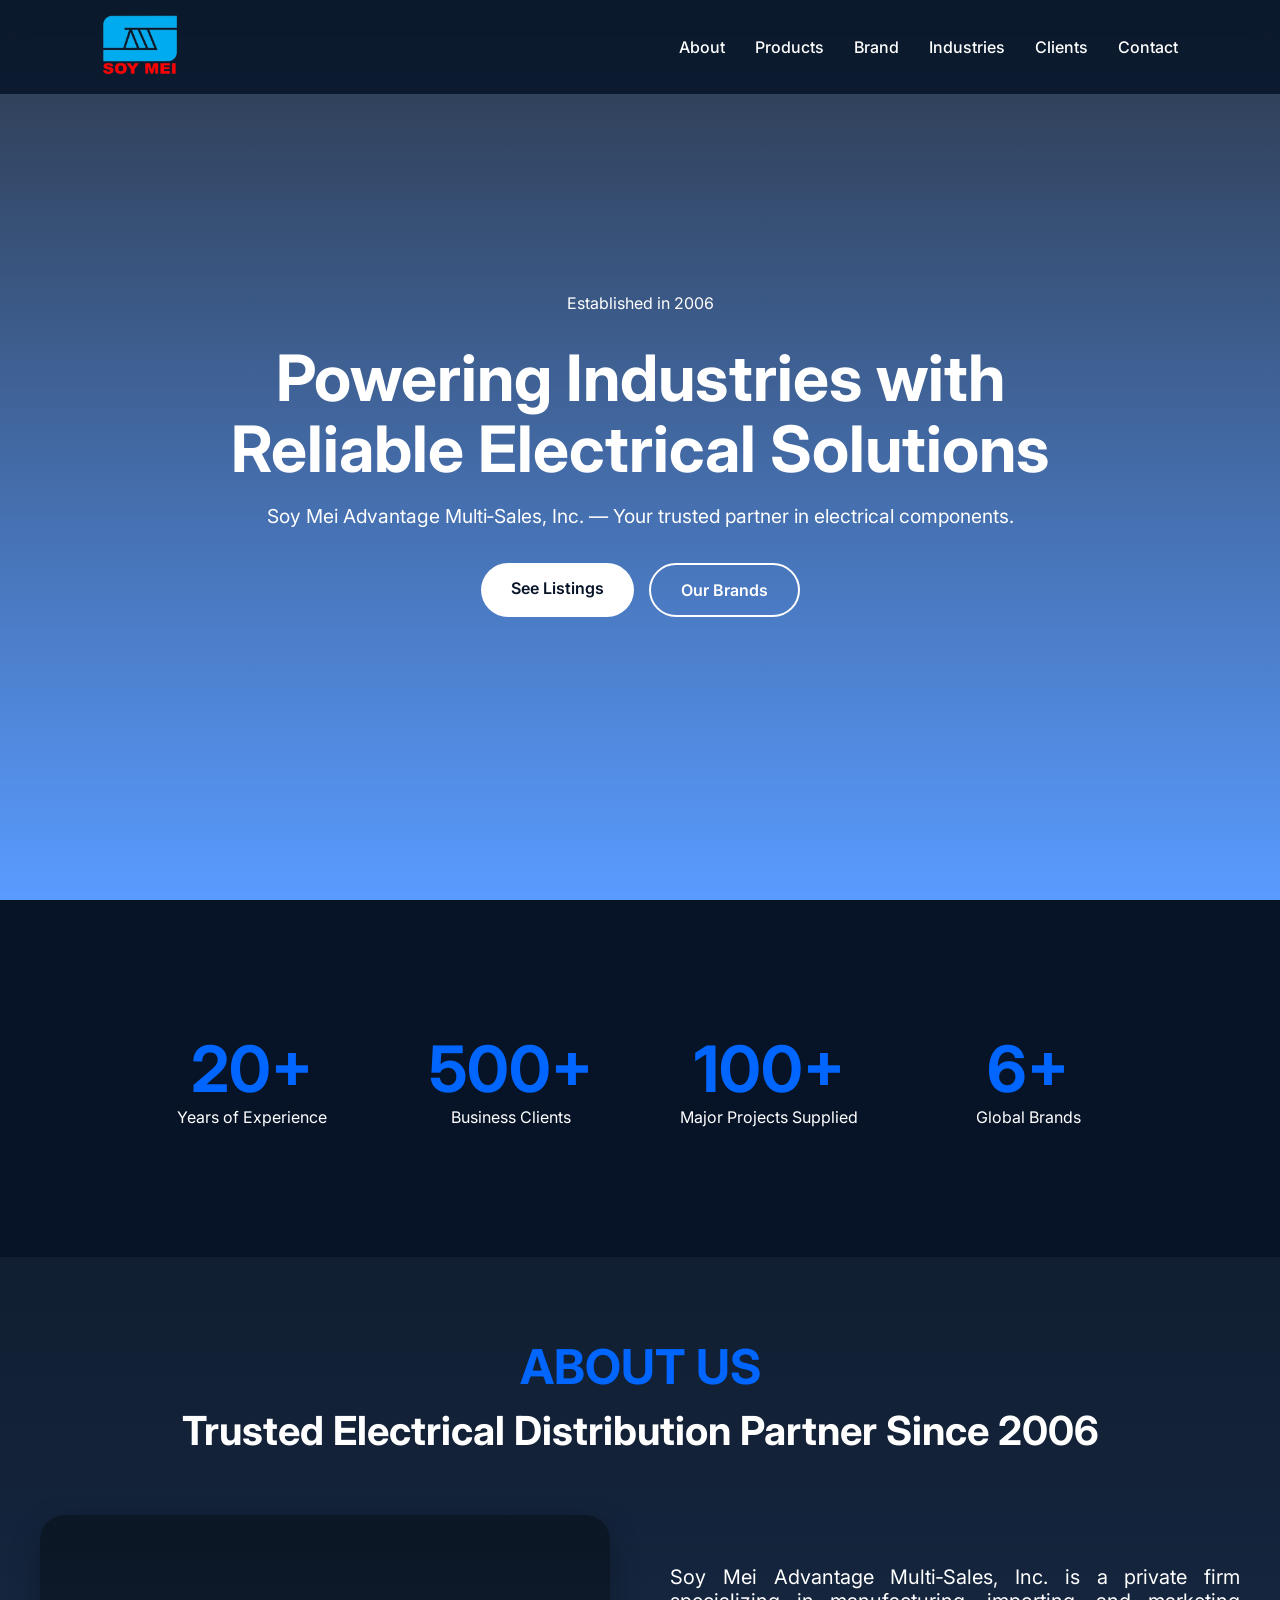
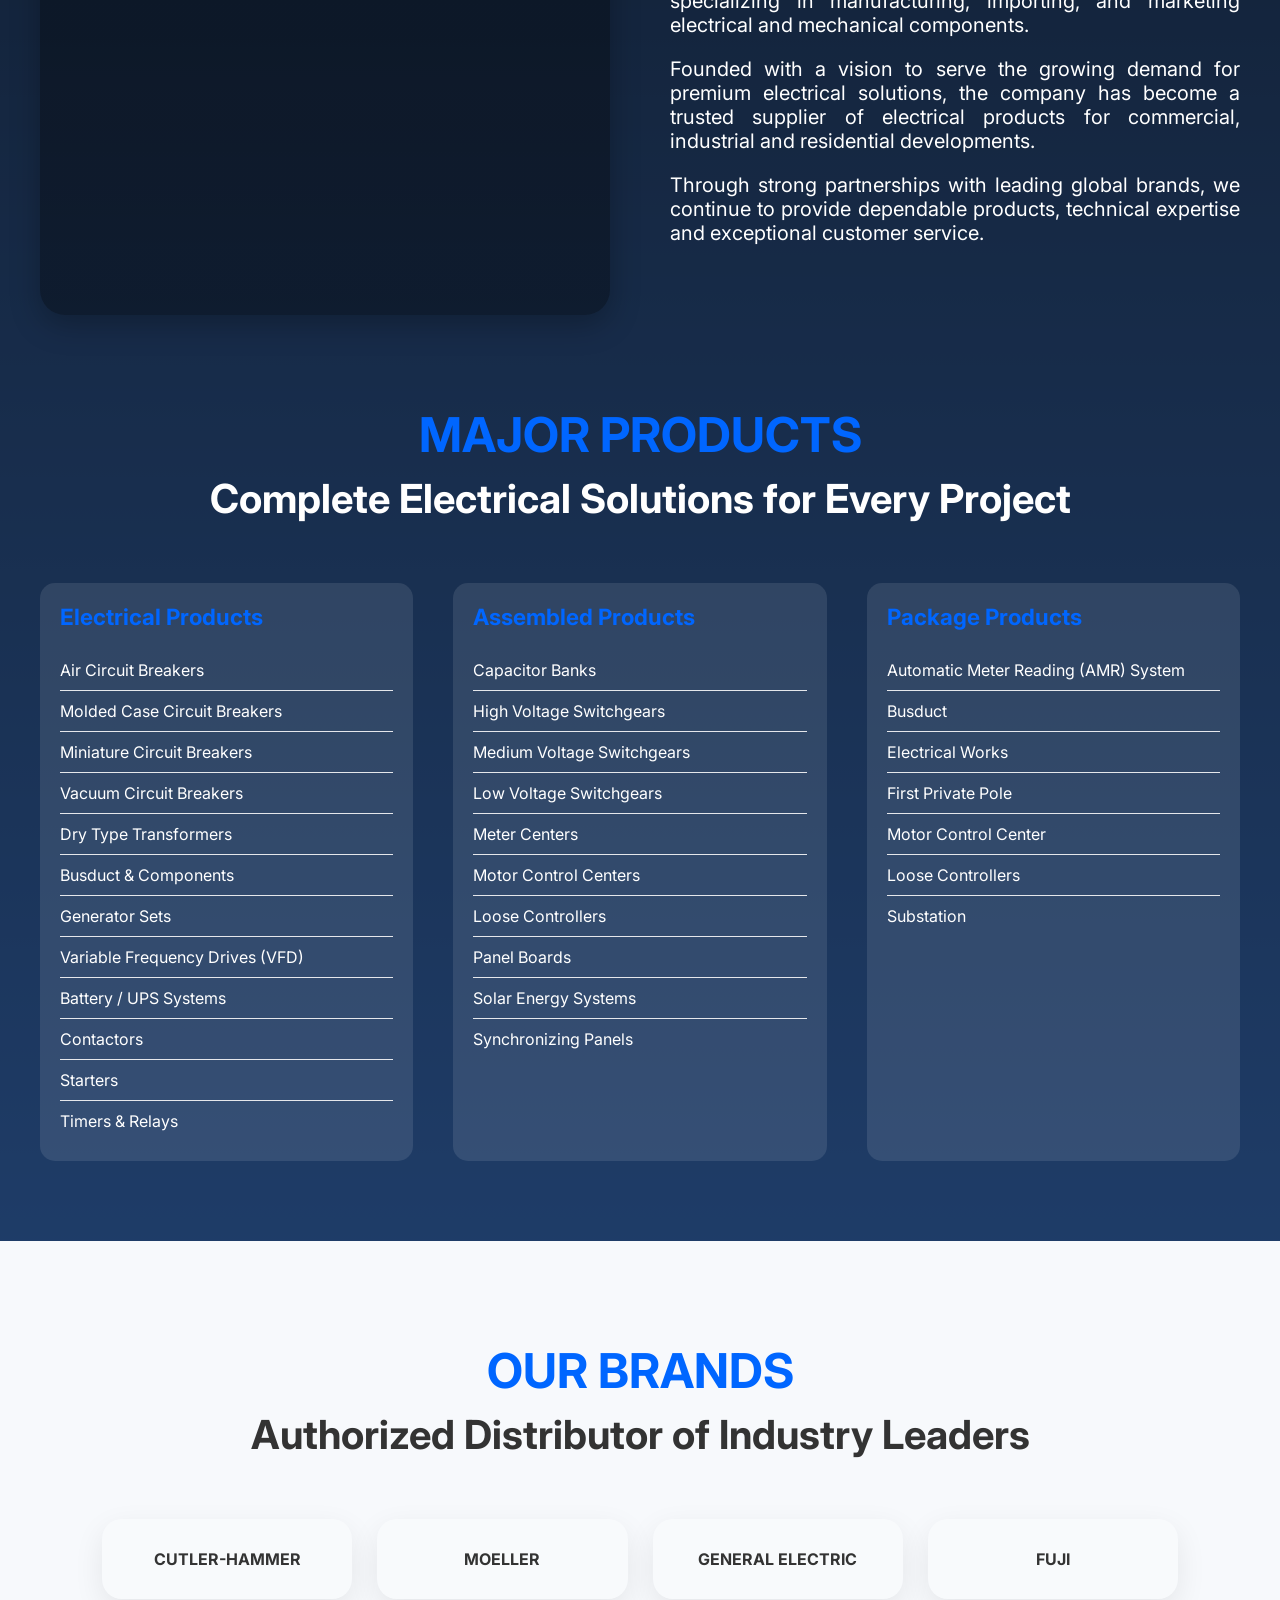
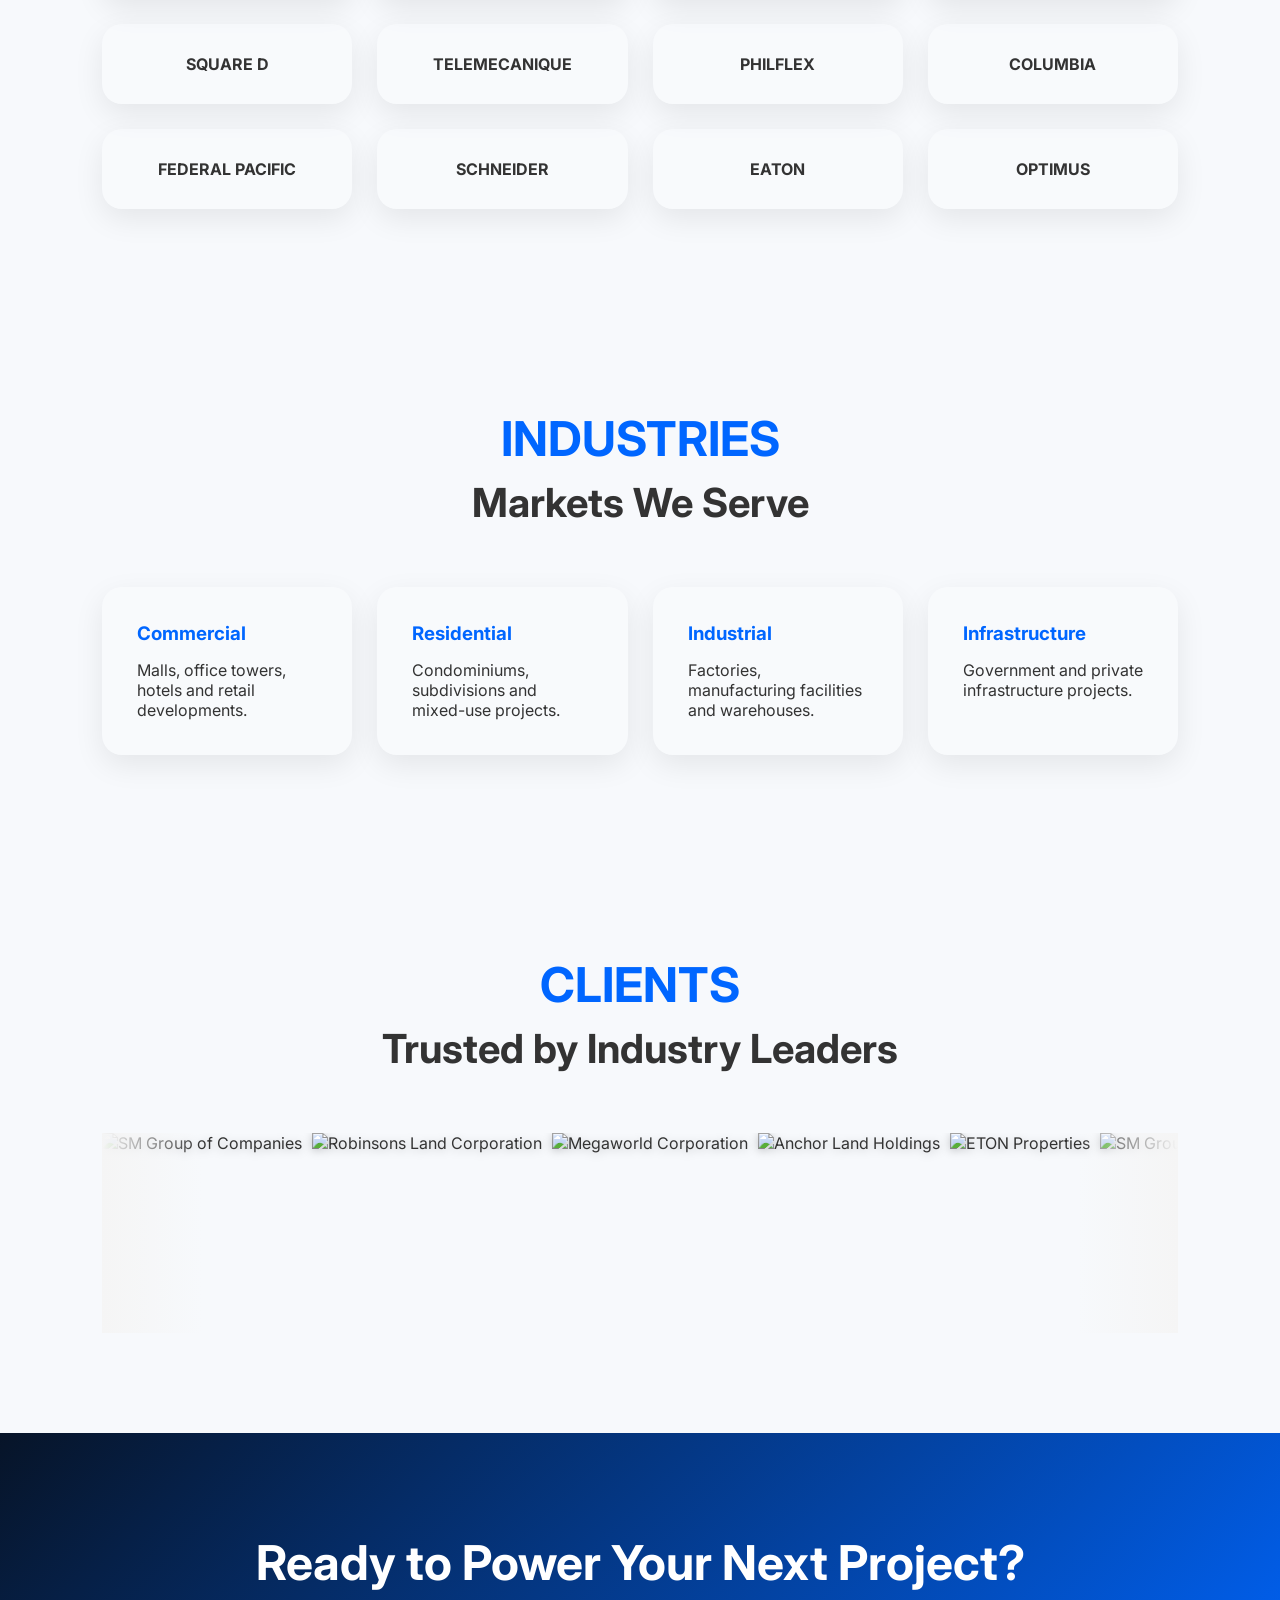
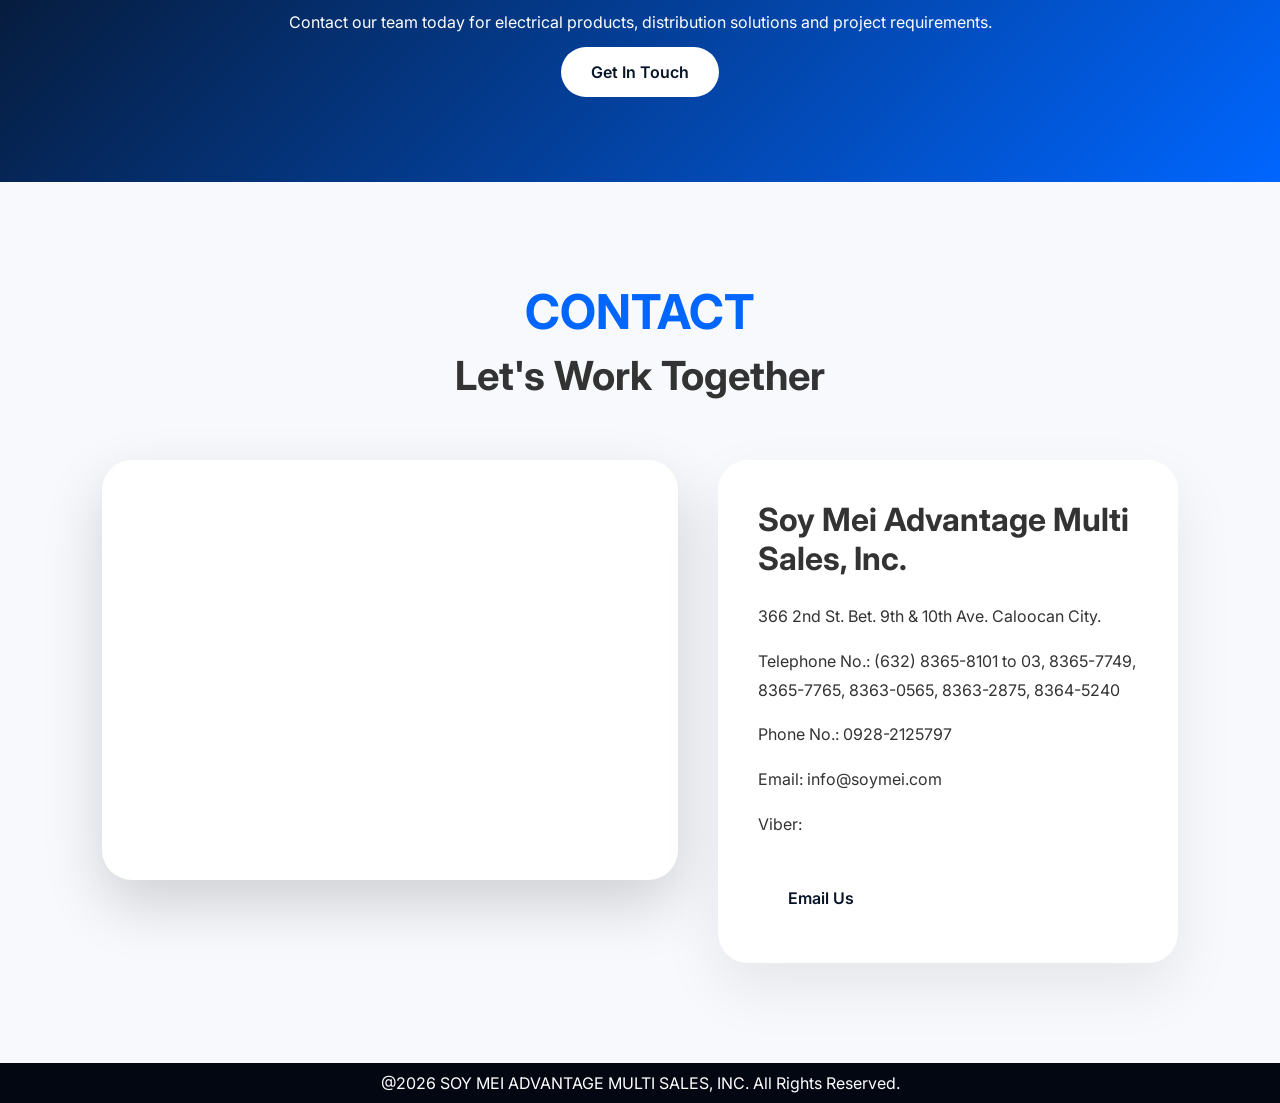
==== index.html @ 66911906 "Add files via upload" ====
<!DOCTYPE html>
<html lang="en">

<head>
    <meta charset="UTF-8">
    <meta name="viewport" content="width=device-width, initial-scale=1.0">
    <title>Soy Mei Advantage Multisales, Inc.</title>
    
    <link rel="icon" type="image/png" href="SoymeiLogo.png">
    <link rel="stylesheet" href="style.css">
    <link href="https://fonts.googleapis.com/css2?family=Inter:wght@300;400;500;600;700;800;900&display=swap"
        rel="stylesheet">

</head>

<body>

    <nav id="navbar">
        <div class="logo">
	 <a href="index.html">
        <img src="SoymeiLogo.png" alt="Soymei Logo" class="logo-img">
    </a>
        </div>
        
        <div class="nav-links">
            <a href="#about">About</a>
            <a href="#products">Products</a>
            <a href="#brands">Brand</a>
            <a href="#industries">Industries</a>
            <a href="#clients">Clients</a>
            <a href="#contact">Contact</a>
        </div>
    </nav>

    <header class="hero">
        <div class="hero-overlay"></div>
        <div class="hero-content">
            <span class="badge">Established in 2006</span>
            <h1>Powering Industries with Reliable Electrical Solutions</h1>
            <p>Soy Mei Advantage Multi‑Sales, Inc. — Your trusted partner in electrical components.</p>
            <div class="hero-buttons">
                <a href="#products" class="btn-primary">See Listings</a>
                <a href="#brands" class="btn-secondary">Our Brands</a>
            </div>
        </div>
    </header>
    
    <section class="stats-section">
        <div class="stats">
                <div class="stat"><h2>20+</h2><p>Years of Experience</p></div>
                <div class="stat"><h2>500+</h2><p>Business Clients</p></div>
                <div class="stat"><h2>100+</h2><p>Major Projects Supplied</p></div>
                <div class="stat"><h2>6+</h2><p>Global Brands</p></div>
        </div>
    </section>

    <section class="about-products-bg">
        <div id="about">
            <div class="section-title">
                <span>ABOUT US</span>
                <h2>Trusted Electrical Distribution Partner Since 2006</h2>
            </div>
            <div class="about-grid">
                <div class="about-image"></div>
                <div class="about-content">
                    <p>Soy Mei Advantage Multi‑Sales, Inc. is a private firm specializing in manufacturing, importing, and marketing electrical and mechanical components.</p>
                    <p>Founded with a vision to serve the growing demand for premium electrical solutions, the company has become a trusted supplier of electrical products for commercial, industrial and residential developments.</p>
                    <p>Through strong partnerships with leading global brands, we continue to provide dependable products, technical expertise and exceptional customer service.</p>
                </div>
            </div>
        </div>

        <div id="products">
    <div class="section-title">
      <span>MAJOR PRODUCTS</span>
      <h2>Complete Electrical Solutions for Every Project</h2>
    </div>
    
    <div class="products-grid">
      <div class="product-category">
        <h3>Electrical Products</h3>
        <ul>
          <li>Air Circuit Breakers</li>
          <li>Molded Case Circuit Breakers</li>
          <li>Miniature Circuit Breakers</li>
          <li>Vacuum Circuit Breakers</li>
          <li>Dry Type Transformers</li>
          <li>Busduct & Components</li>
          <li>Generator Sets</li>
          <li>Variable Frequency Drives (VFD)</li>
          <li>Battery / UPS Systems</li>
          <li>Contactors</li>
          <li>Starters</li>
          <li>Timers & Relays</li>
        </ul>
      </div>

      <div class="product-category">
        <h3>Assembled Products</h3>
        <ul>
          <li>Capacitor Banks</li>
          <li>High Voltage Switchgears</li>
          <li>Medium Voltage Switchgears</li>
          <li>Low Voltage Switchgears</li>
          <li>Meter Centers</li>
          <li>Motor Control Centers</li>
          <li>Loose Controllers</li>
          <li>Panel Boards</li>
          <li>Solar Energy Systems</li>
          <li>Synchronizing Panels</li>
        </ul>
      </div>

      <div class="product-category">
        <h3>Package Products</h3>
        <ul>
          <li>Automatic Meter Reading (AMR) System</li>
          <li>Busduct</li>
          <li>Electrical Works</li>
          <li>First Private Pole</li>
          <li>Motor Control Center</li>
          <li>Loose Controllers</li>
          <li>Substation</li>
        </ul>
      </div>
    </div>
  </div>
</section>

    <section id="brands">
        <div class="section-title">
            <span>OUR BRANDS</span>
            <h2>Authorized Distributor of Industry Leaders</h2>
        </div>
        <div class="brand-grid">
            <div class="card">CUTLER-HAMMER</div>
            <div class="card">MOELLER</div>
            <div class="card">GENERAL ELECTRIC</div>
            <div class="card">FUJI</div>
            <div class="card">SQUARE D</div>
            <div class="card">TELEMECANIQUE</div>
            <div class="card">PHILFLEX</div>
            <div class="card">COLUMBIA</div>
            <div class="card">FEDERAL PACIFIC</div>
            <div class="card">SCHNEIDER</div>
            <div class="card">EATON</div>
            <div class="card">OPTIMUS</div>
        </div>
    </section>

    <section id="industries">
        <div class="section-title">
            <span>INDUSTRIES</span>
            <h2>Markets We Serve</h2>
        </div>
        <div class="industry-grid">
            <div class="industry-card"><h3>Commercial</h3><p>Malls, office towers, hotels and retail developments.</p></div>
            <div class="industry-card"><h3>Residential</h3><p>Condominiums, subdivisions and mixed-use projects.</p></div>
            <div class="industry-card"><h3>Industrial</h3><p>Factories, manufacturing facilities and warehouses.</p></div>
            <div class="industry-card"><h3>Infrastructure</h3><p>Government and private infrastructure projects.</p></div>
        </div>
    </section>

    <section id="clients">
        <div class="section-title">
            <span>CLIENTS</span>
            <h2>Trusted by Industry Leaders</h2>
        </div>
        <div class="client-carousel">
            <div class="client-carousel-track">
                <img src="https://www.businessnews.com.ph/wp-content/uploads/2021/03/SM-Insurance-3-1.jpg" alt="SM Group of Companies">
                <img src="https://static.wixstatic.com/media/d6f8ec_301ec31f3673408a9ad5d4f2428273e0~mv2.jpg/v1/fill/w_730,h_424,al_c,q_80,enc_avif,quality_auto/d6f8ec_301ec31f3673408a9ad5d4f2428273e0~mv2.jpg" alt="Robinsons Land Corporation">
                <img src="https://tse2.mm.bing.net/th/id/OIP.w-QPxTUjQV48N7qS65Jx4QHaEc?r=0&cb=thfc1falcon&rs=1&pid=ImgDetMain&o=7&rm=3" alt="Megaworld Corporation">
                <img src="https://cdn.manilastandard.net/wp-content/uploads/2020/02/cd404_anchor_land.jpg" alt="Anchor Land Holdings">
                <img src="https://media.philstar.com/photos/2025/04/15/16_2025-04-15_18-49-04.jpg" alt="ETON Properties">
                <!-- Repeat logos for seamless loop -->
                <img src="https://www.businessnews.com.ph/wp-content/uploads/2021/03/SM-Insurance-3-1.jpg" alt="SM Group of Companies">
                <img src="https://static.wixstatic.com/media/d6f8ec_301ec31f3673408a9ad5d4f2428273e0~mv2.jpg/v1/fill/w_730,h_424,al_c,q_80,enc_avif,quality_auto/d6f8ec_301ec31f3673408a9ad5d4f2428273e0~mv2.jpg" alt="Robinsons Land Corporation">
                <img src="https://tse2.mm.bing.net/th/id/OIP.w-QPxTUjQV48N7qS65Jx4QHaEc?r=0&cb=thfc1falcon&rs=1&pid=ImgDetMain&o=7&rm=3" alt="Megaworld Corporation">
                <img src="https://cdn.manilastandard.net/wp-content/uploads/2020/02/cd404_anchor_land.jpg" alt="Anchor Land Holdings">
                <img src="https://media.philstar.com/photos/2025/04/15/16_2025-04-15_18-49-04.jpg" alt="ETON Properties">
            </div>
        </div>
    </section>

    <section class="cta">
        <h2>Ready to Power Your Next Project?</h2>
        <p>Contact our team today for electrical products, distribution solutions and project requirements.</p>
        <a href="#contact" class="btn-primary">Get In Touch</a>
    </section>

    <section id="contact">
        <div class="section-title">
            <span>CONTACT</span>
            <h2>Let's Work Together</h2>
        </div>
        <div class="contact-grid">
            <div class="contact-map">
                <iframe
                    title="Soy Mei Advantage Multi Sales Location"
                    src="https://www.google.com/maps/embed?pb=!1m18!1m12!1m3!1d3860.0911484142603!2d120.98583629999997!3d14.650767100000008!2m3!1f0!2f0!3f0!3m2!1i1024!2i768!4f13.1!3m3!1m2!1s0x3397b5d522c85dff%3A0xbb08b53c54cea729!2sSoy%20Mei%20Advantage%20Multi%20Sales%2C%20Incorporated!5e0!3m2!1sen!2sph!4v1780618367508!5m2!1sen!2sph"
                    loading="lazy"
                    allowfullscreen=""
                    referrerpolicy="no-referrer-when-downgrade"
                ></iframe>
            </div>
            <div class="contact-box contact-details">
                <h3>Soy Mei Advantage Multi Sales, Inc.</h3>
                <p>366 2nd St. Bet. 9th & 10th Ave. Caloocan City.</p>
                <p>Telephone No.: (632) 8365-8101 to 03, 8365-7749, 8365-7765, 8363-0565, 8363-2875, 8364-5240</p>
                <p>Phone No.: 0928-2125797</p>
                <p>Email: info@soymei.com</p>
		<p>Viber: </p> 
                <a href="mailto:info@soymei.com" class="btn-primary">Email Us</a>
            </div>
        </div>
    </section>

    <footer>
	<p> @2026 SOY MEI ADVANTAGE MULTI SALES, INC. All Rights Reserved.</p>
    	</footer>

</body>

</html>
---- style.css ----
:root {
  --primary:#0066ff;
  --secondary:#071428;
  --dark:#030712;
  --light:#f8fafc;
  --white:#ffffff;
}

* {
  margin:0;
  padding:0;
  box-sizing:border-box;
}

html {
  scroll-behavior:smooth;
}

body {
  font-family:'Inter',sans-serif;
  color:#333;
  overflow-x:hidden;
}

nav {
  position:fixed;
  top:0;
  width:100%;
  z-index:1000;
  display:flex;
  justify-content:space-between;
  align-items:center;
  padding:15px 8%;
  backdrop-filter:blur(15px);
  background:rgba(7,20,40,.85);
}


.logo-img {
  height:60px;
  width:auto;
  max-width:100%;
}

@media (max-width: 768px) {
  .logo-img {
    height:30px;
  }
  .logo span {
    font-size:0.9rem;
  }
}

@media (max-width: 480px) {
  .logo-img {
    height:25px;
  }
  .logo span {
    display:none; /* hide text on very small screens */
  }
}

.nav-links {
  display:flex;
  gap:30px;
}

.nav-links a {
  color:white;
  text-decoration:none;
  font-weight:500;
}

.nav-links a:hover{
	transform:translateY(-2px);
}

.hero {
  min-height:100vh;
  background: linear-gradient(rgba(7,20,40,.85),rgba(0,102,255,.65)),
    url("https://res.cloudinary.com/https-trias-group-co-id/trias-web-asset/2019/11/service-electrical-power-system-studies.jpg");
  background-size:cover;
  background-position:center;
  display:flex;
  justify-content:center;
  align-items:center;
  text-align:center;
  color:white;
  padding:40px;
}

.hero-content {
  max-width:900px;
position: relative;
            z-index: 1;
            text-align: center;
}

.badge {
  display:inline-block;
  padding:10px 20px;
  border-radius:50px;
  margin-bottom:20px;
}

.hero h1 {
  font-size:4rem;
  line-height:1.1;
  margin-bottom:20px;
}

.hero p {
  font-size:1.2rem;
  margin-bottom:35px;
}

.hero-buttons {
  display:flex;
  justify-content:center;
  gap:15px;
  flex-wrap:wrap;
}

.btn-primary,
.btn-secondary {
  padding:15px 30px;
  border-radius:50px;
  text-decoration:none;
  font-weight:600;
}

.btn-primary {
  background:white;
  color:var(--secondary);
}

.btn-primary:hover, .btn-secondary:hover {
	transform:translateY(-8px);
}

.btn-secondary {
  border:2px solid white;
  color:white;
}

.stats-section {
  background: var(--secondary);
  color: white;
}

.stats {
  display: grid;
  grid-template-columns: repeat(auto-fit, minmax(200px, 1fr));
  max-width: 1200px;
  margin: 0 auto;
  padding: 10px 20px;
}

.stat {
  text-align: center;
  padding: 20px;
}

.stat h2 {
  color: var(--primary);
  font-size: 4rem;
}


section {
	padding:100px 8%;
}

.section-title {
	text-align:center;
	margin-bottom:60px;
	
}

.section-title span {
	color:var(--primary);
	font-weight:700;
	font-size:3rem;
}

.section-title h2 {
	margin-top:10px;
	font-size:2.5rem;
}

.about-content p {
	margin-bottom:20px;
	font-size:20px;
}

.about-products-bg {
  position: relative;
  background: linear-gradient(rgba(7,20,40,.85),rgba(0,102,255,.65)),
    url("https://loebelectric.com/wp-content/uploads/2022/08/loeb_blog_featured.jpg");

  background-size: cover;
  padding: 80px 20px;
  color: white;
}

/* Optional overlay for better text contrast */
.about-products-bg::before {
  content: "";
  position: absolute;
  inset: 0;
  background: rgba(7,20,40,.7); /* dark overlay */
}
.about-products-bg > * {
  position: relative; /* keep content above overlay */
}

#about, #products {
  max-width: 1200px;
  margin: 0 auto;
}

.about-grid {
  display: grid;
  grid-template-columns: 1fr 1fr;
  gap: 60px;
  align-items: center;
  text-align: justify;
  margin-bottom:90px;
}

.about-image {
  box-shadow: 0 10px 30px rgba(0,0,0,.25);
  background: linear-gradient(rgba(0,0,0,0.35),rgba(0,0,0,0.35)),
              url("https://www.soymei.com/webpic/Circuit%20Breakers%20in%20metro%20manila.jpg");
  background-size: cover;
  background-position: center;
  border-radius: 25px;
  height: 400px;
}



.products-grid {
  display: grid;
  grid-template-columns: repeat(auto-fit,minmax(250px,1fr));
  gap: 40px;
  margin-top: 40px;
}

.product-category {
  background: rgba(255,255,255,.1);
  padding: 20px;
  border-radius: 15px;
}


.product-category:hover{
	transform:translateY(-8px);
}

.product-category h3{
    color:var(--primary);
    margin-bottom:20px;
    font-size:1.4rem;
}

.product-category ul{
    list-style:none;
}

.product-category li{
    padding:10px 0;
    border-bottom:1px solid #e5e7eb;
}

.product-category li:last-child{
    border-bottom:none;
}

#brands {
	background:#f7f9fc;
}

.brand-grid, client-grid {
	display:grid;
	grid-template-columns:repeat(auto-fit,minmax(220px,1fr));
	gap:25px;
}

.brand-grid {
max-width: 1150px;
  margin: 0 auto;
}

.card {
	background: rgba(255,255,255,.1);
	padding:30px;
	border-radius:20px;
	text-align:center;
	font-weight:700;
	box-shadow:0 10px 30px rgb(0,0,0,.08);
}

.card:hover {
	transform:translateY(-8px);
}


        /* Client carousel styling */
        .client-carousel {
            overflow: hidden;
            width: 100%;
            max-width: 1150px;
            margin: 0 auto;
  position: relative;
        }

        .client-carousel-track {
            display: flex;
            gap: 10px;
            animation: scroll 29s linear infinite;
        }
        .client-carousel-track img {
            height: 200px;
            flex-shrink: 0;
            filter: drop-shadow(0 2px 4px rgba(0,0,0,0.2));
            transition: transform 0.3s ease;
        }

.client-carousel::before,
.client-carousel::after {
  content: "";
  position: absolute;
  top: 0;
  width: 100px;
  height: 100%;
  z-index: 2;
  pointer-events: none;
}

.client-carousel::before {
  left: 0;
  background: linear-gradient(to right, #f5f5f5 0%, transparent 100%);
}

.client-carousel::after {
  right: 0;
  background: linear-gradient(to left, #f5f5f5 0%, transparent 100%);
}


        @keyframes scroll {
            0% { transform: translateX(0); }
            100% { transform: translateX(-100%); }
        }

#industries {
background:#f7f9fc;
}

.industry-grid {
	display:grid;
	grid-template-columns:repeat(auto-fit,minmax(250px,1fr));
	gap:25px;
	max-width: 1150px;
margin: 0 auto;
}

.industry-card {
	padding:35px;
	background: rgba(255,255,255,.1);
	border-radius:20px;
	box-shadow:0 10px 30px rgba(0,0,0,.08);
}

.industry-card h3{
    margin-bottom:15px;
    color:var(--primary);
}

.industry-card:hover{
	transform:translateY(-8px);
}

#clients {
background:#f7f9fc;
margin: 0 auto
}

.cta {
	background:linear-gradient(135deg,var(--secondary),var(--primary));
	color:white;
	text-align:center;
}

.cta h2 {
	font-size:3rem;
	margin-bottom:20px;
}

.cta p {
	margin-bottom:30px;
}

#contact {
  background: #f7f9fc;
}

.contact-grid {
  display: grid;
  grid-template-columns: 1.25fr 1fr;
  gap: 40px;
  align-items: start;
  max-width: 1200px;
  margin: 0 auto;
}

.contact-map {
  border-radius: 30px;
  overflow: hidden;
  box-shadow: 0 25px 60px rgba(0, 0, 0, 0.16);
  min-height: 420px;
  background: #fff;
}

.contact-map iframe {
  width: 100%;
  height: 100%;
  min-height: 420px;
  border: 0;
  display: block;
}

.contact-box {
  padding: 40px;
  background: white;
  border-radius: 30px;
  box-shadow: 0 25px 60px rgba(0, 0, 0, 0.08);
  text-align: left;
}

.contact-box h3 {
  margin-bottom: 24px;
  font-size: 2rem;
}

.contact-box p {
  margin-bottom: 16px;
  line-height: 1.8;
}

.contact-box a {
  display: inline-block;
  margin-top: 18px;
}

footer {
	background:var(--dark);
	color:white;
	text-align:center;
	padding:10px;
}

/* Mobile adjustments */
@media (max-width: 768px) {
  .about-grid {
    grid-template-columns: 1fr; /* stack content vertically */
    gap: 30px; /* reduce spacing */
    text-align: justify; /* keep text justified */
  }

  .about-content p {
    font-size: 1rem; /* slightly smaller text for readability */
    line-height: 1.6; /* improve spacing on mobile */
  }

  .contact-grid {
    grid-template-columns: 1fr;
  }

  .contact-box,
  .contact-map {
    min-height: auto;
  }
}

@media (max-width: 480px) {
  .about-grid {
    gap: 20px;
    padding: 0 10px; /* add side padding for breathing room */
  }

  .about-content p {
    font-size: 0.95rem;
  }

  /* Hide logo text on very small screens */
  .logo span {
    display: none;
  }
}
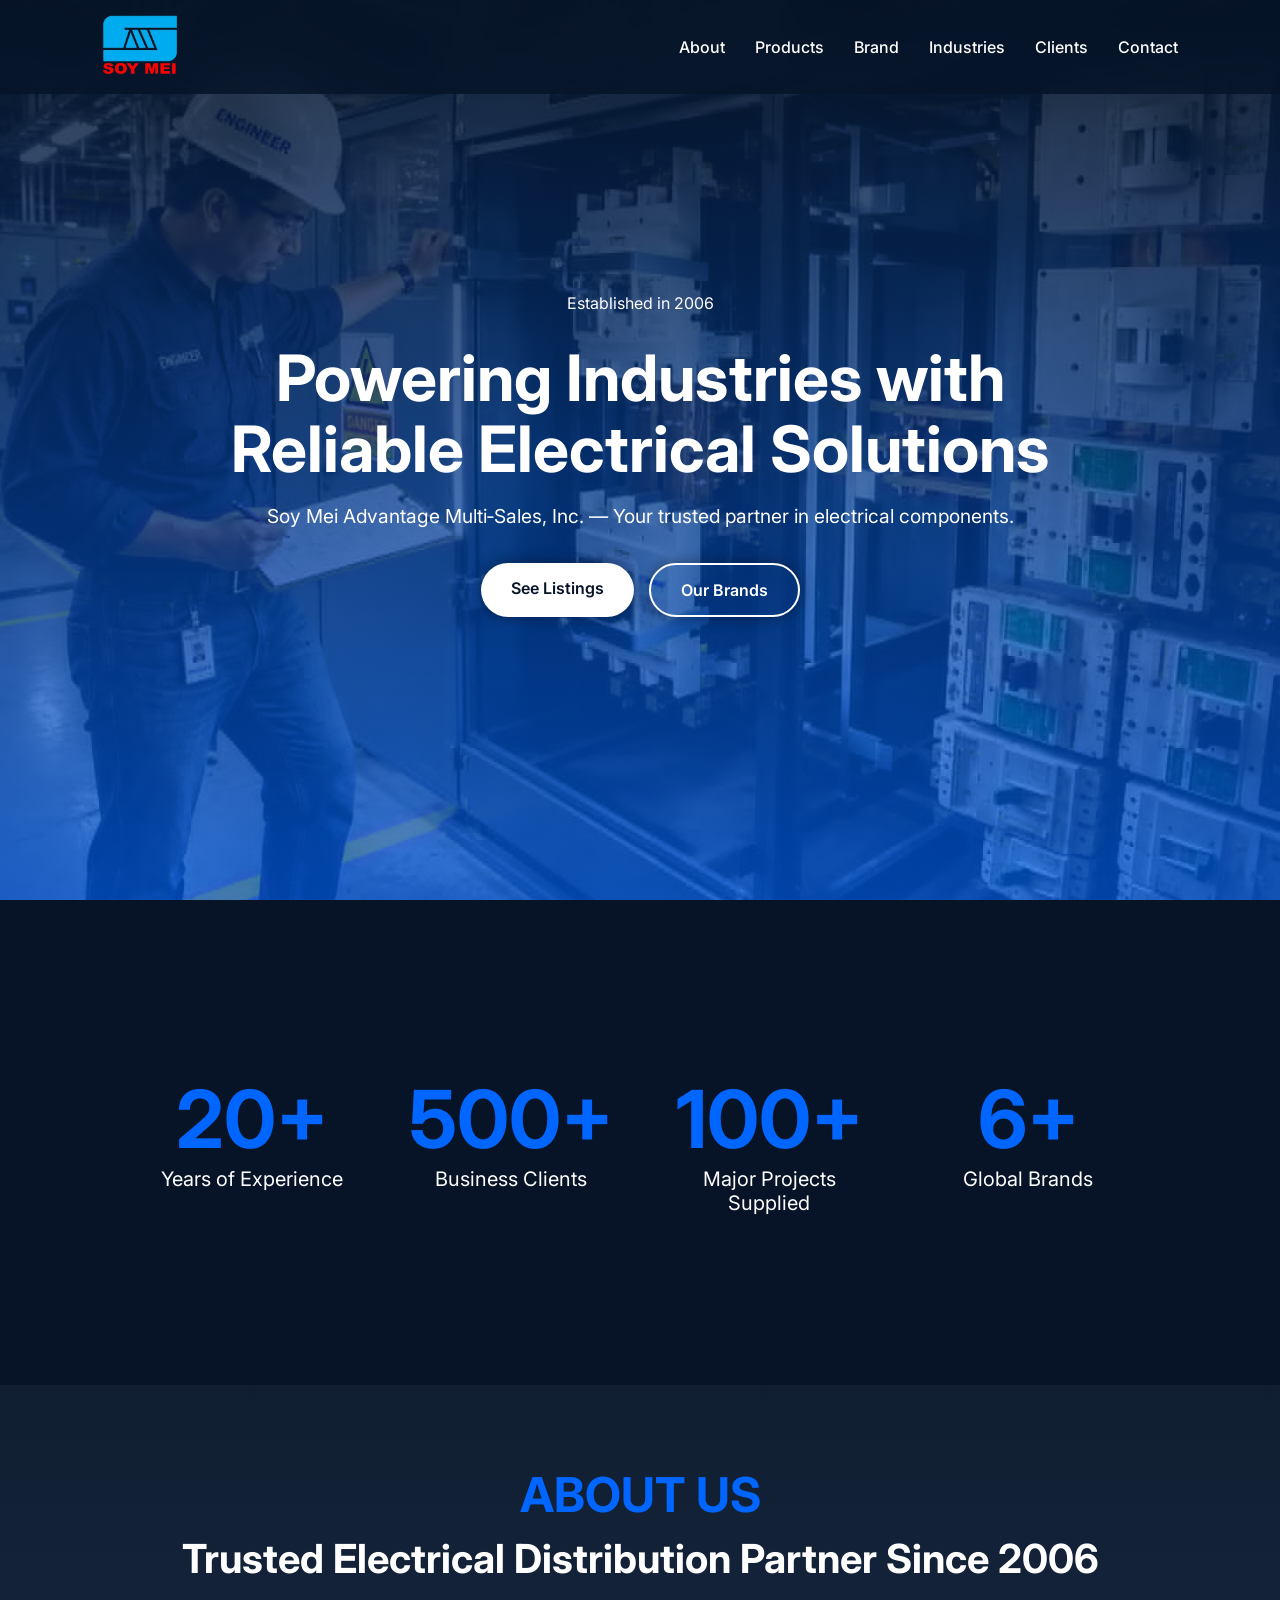
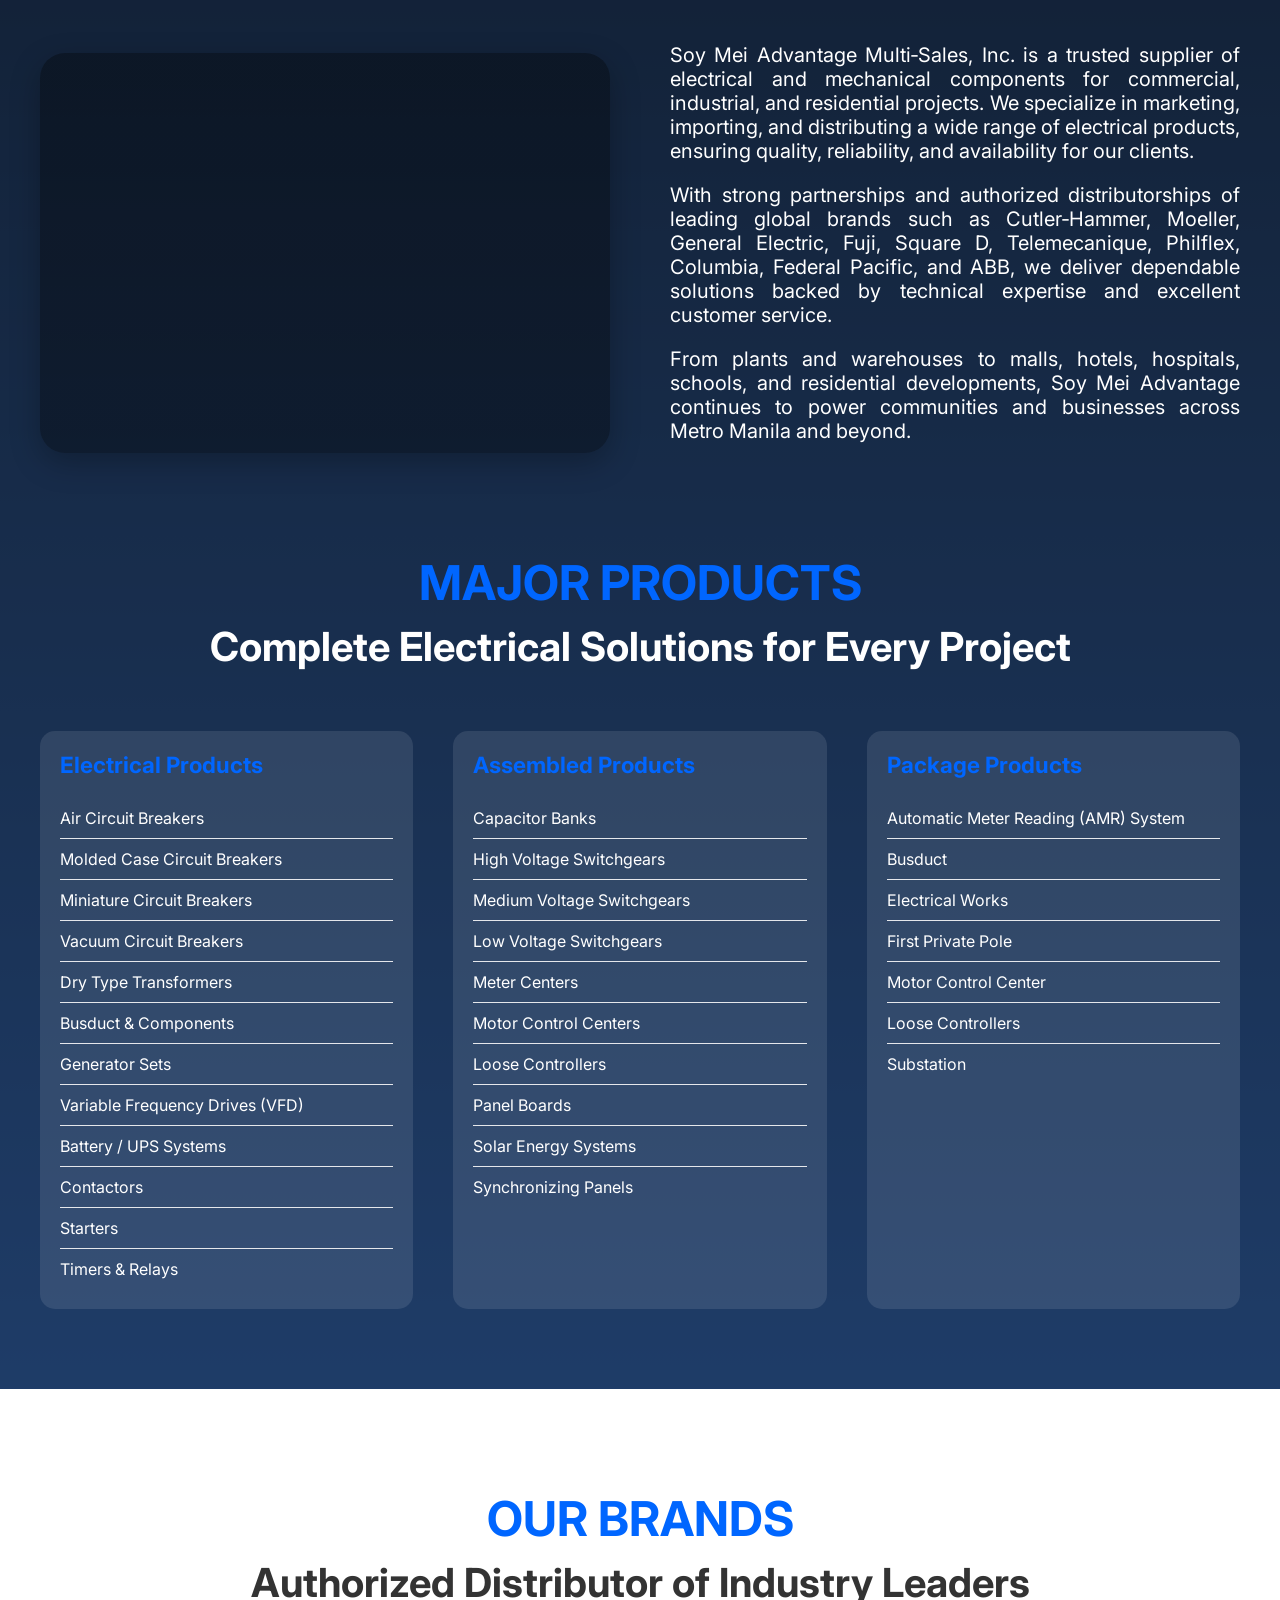
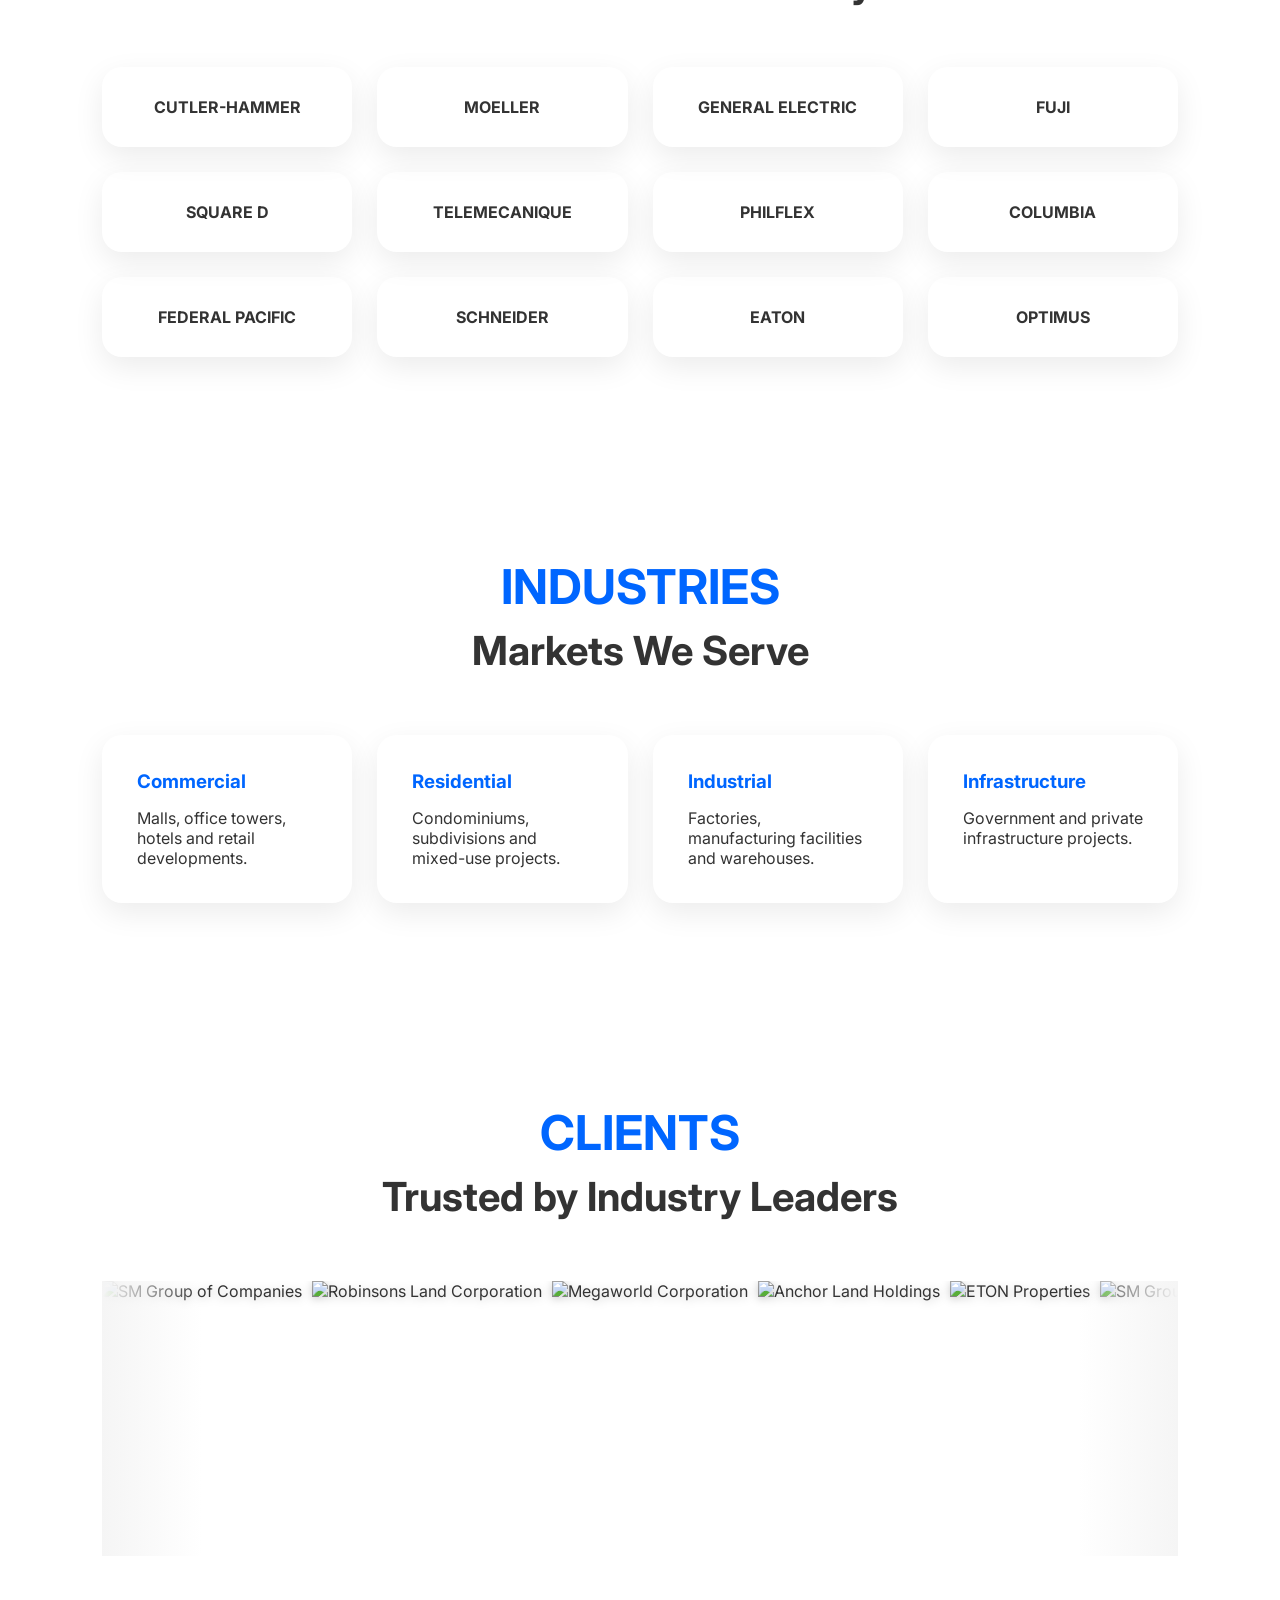
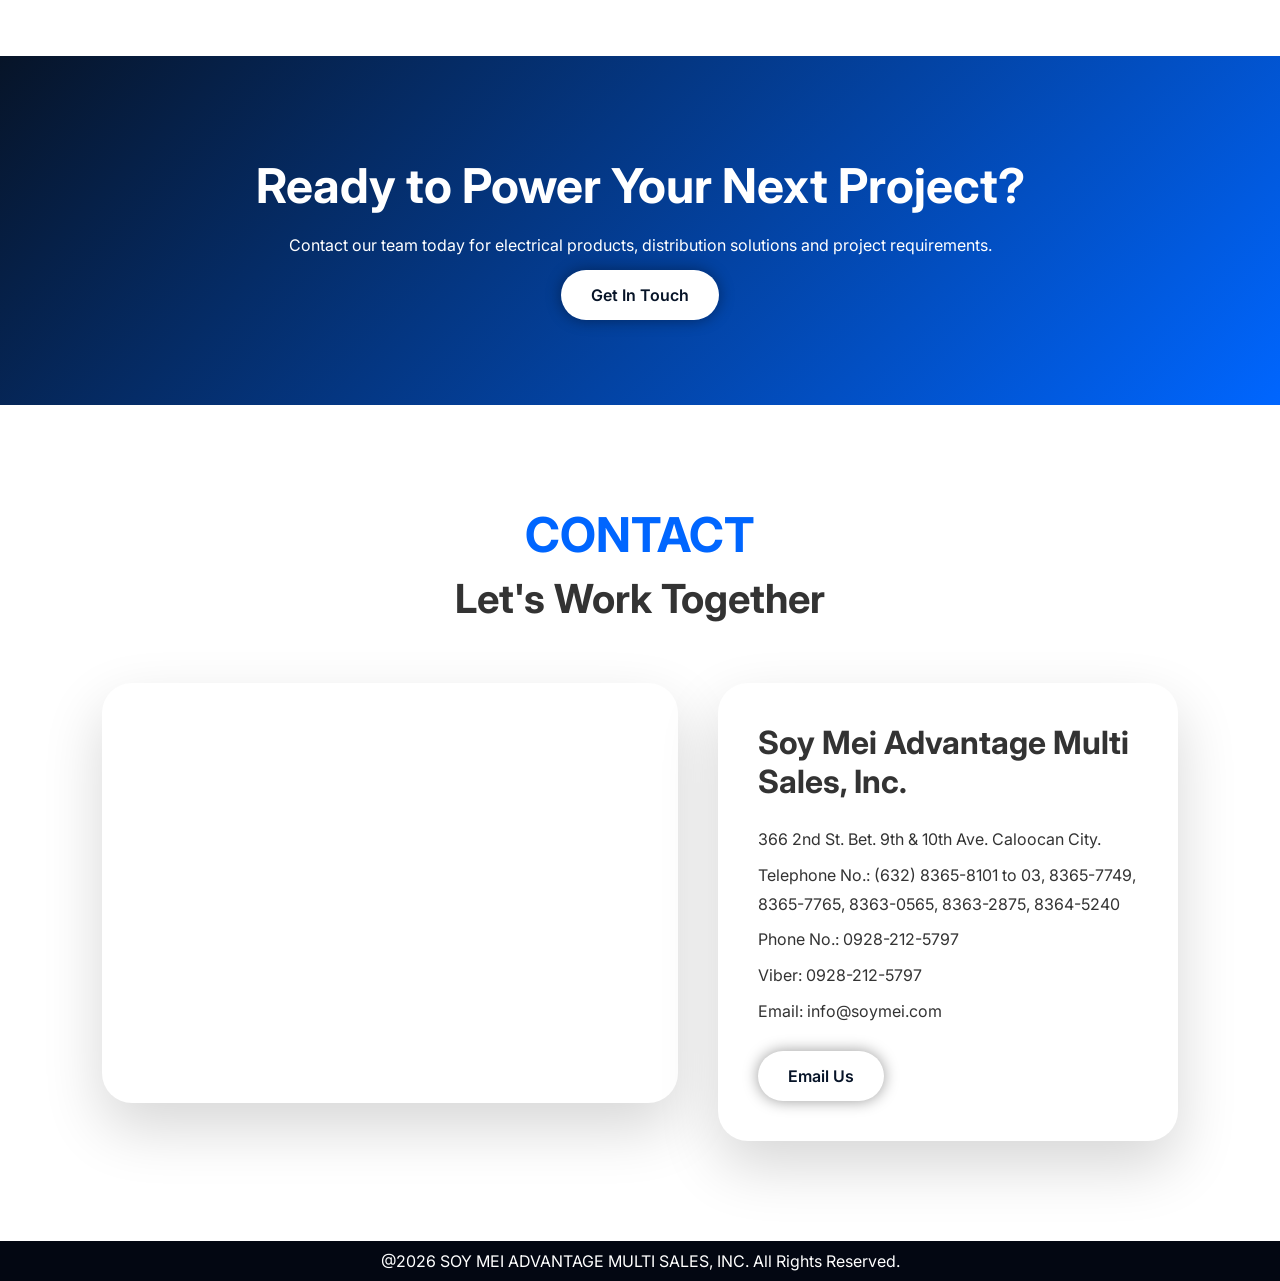
==== commit 37827c30: "Add files via upload" ====
--- a/index.html
+++ b/index.html
@@ -63,9 +63,9 @@
             <div class="about-grid">
                 <div class="about-image"></div>
                 <div class="about-content">
-                    <p>Soy Mei Advantage Multi‑Sales, Inc. is a private firm specializing in manufacturing, importing, and marketing electrical and mechanical components.</p>
-                    <p>Founded with a vision to serve the growing demand for premium electrical solutions, the company has become a trusted supplier of electrical products for commercial, industrial and residential developments.</p>
-                    <p>Through strong partnerships with leading global brands, we continue to provide dependable products, technical expertise and exceptional customer service.</p>
+                    <p>Soy Mei Advantage Multi‑Sales, Inc. is a trusted supplier of electrical and mechanical components for commercial, industrial, and residential projects. We specialize in marketing, importing, and distributing a wide range of electrical products, ensuring quality, reliability, and availability for our clients.</p>
+                    <p>With strong partnerships and authorized distributorships of leading global brands such as Cutler‑Hammer, Moeller, General Electric, Fuji, Square D, Telemecanique, Philflex, Columbia, Federal Pacific, and ABB, we deliver dependable solutions backed by technical expertise and excellent customer service.</p>
+                    <p>From plants and warehouses to malls, hotels, hospitals, schools, and residential developments, Soy Mei Advantage continues to power communities and businesses across Metro Manila and beyond.</p>
                 </div>
             </div>
         </div>
@@ -208,9 +208,9 @@
                 <h3>Soy Mei Advantage Multi Sales, Inc.</h3>
                 <p>366 2nd St. Bet. 9th & 10th Ave. Caloocan City.</p>
                 <p>Telephone No.: (632) 8365-8101 to 03, 8365-7749, 8365-7765, 8363-0565, 8363-2875, 8364-5240</p>
-                <p>Phone No.: 0928-2125797</p>
-                <p>Email: info@soymei.com</p>
-		<p>Viber: </p> 
+                <p>Phone No.: 0928-212-5797</p>
+		<p>Viber: 0928-212-5797</p>
+                <p>Email: info@soymei.com</p> 
                 <a href="mailto:info@soymei.com" class="btn-primary">Email Us</a>
             </div>
         </div>
@@ -222,4 +222,6 @@
 
 </body>
 
-</html>+</html>
+
+<!-- RHAMUEL GAMBOA -->
--- a/style.css
+++ b/style.css
@@ -78,7 +78,7 @@
 .hero {
   min-height:100vh;
   background: linear-gradient(rgba(7,20,40,.85),rgba(0,102,255,.65)),
-    url("https://res.cloudinary.com/https-trias-group-co-id/trias-web-asset/2019/11/service-electrical-power-system-studies.jpg");
+    url("herosection.jpg");
   background-size:cover;
   background-position:center;
   display:flex;
@@ -127,6 +127,7 @@
   border-radius:50px;
   text-decoration:none;
   font-weight:600;
+box-shadow: 0 0 15px rgba(0, 0, 0, 0.4);
 }
 
 .btn-primary {
@@ -153,7 +154,7 @@
   grid-template-columns: repeat(auto-fit, minmax(200px, 1fr));
   max-width: 1200px;
   margin: 0 auto;
-  padding: 10px 20px;
+  padding: 50px 20px;
 }
 
 .stat {
@@ -163,7 +164,12 @@
 
 .stat h2 {
   color: var(--primary);
-  font-size: 4rem;
+  font-size: 5rem;
+}
+
+.stat p {
+color: fdf0d5;
+font-size:20px;
 }
 
 
@@ -278,7 +284,7 @@
 }
 
 #brands {
-	background:#f7f9fc;
+	background:fdf0d5;
 }
 
 .brand-grid, client-grid {
@@ -321,7 +327,7 @@
             animation: scroll 29s linear infinite;
         }
         .client-carousel-track img {
-            height: 200px;
+            height: 275px;
             flex-shrink: 0;
             filter: drop-shadow(0 2px 4px rgba(0,0,0,0.2));
             transition: transform 0.3s ease;
@@ -355,7 +361,7 @@
         }
 
 #industries {
-background:#f7f9fc;
+background:fdf0d5;
 }
 
 .industry-grid {
@@ -383,7 +389,7 @@
 }
 
 #clients {
-background:#f7f9fc;
+background:fdf0d5;
 margin: 0 auto
 }
 
@@ -403,7 +409,7 @@
 }
 
 #contact {
-  background: #f7f9fc;
+  background: fdf0d5;
 }
 
 .contact-grid {
@@ -435,7 +441,7 @@
   padding: 40px;
   background: white;
   border-radius: 30px;
-  box-shadow: 0 25px 60px rgba(0, 0, 0, 0.08);
+  box-shadow: 0 25px 60px rgba(0, 0, 0, 0.16);
   text-align: left;
 }
 
@@ -445,7 +451,7 @@
 }
 
 .contact-box p {
-  margin-bottom: 16px;
+  margin-bottom: 7px;
   line-height: 1.8;
 }
 
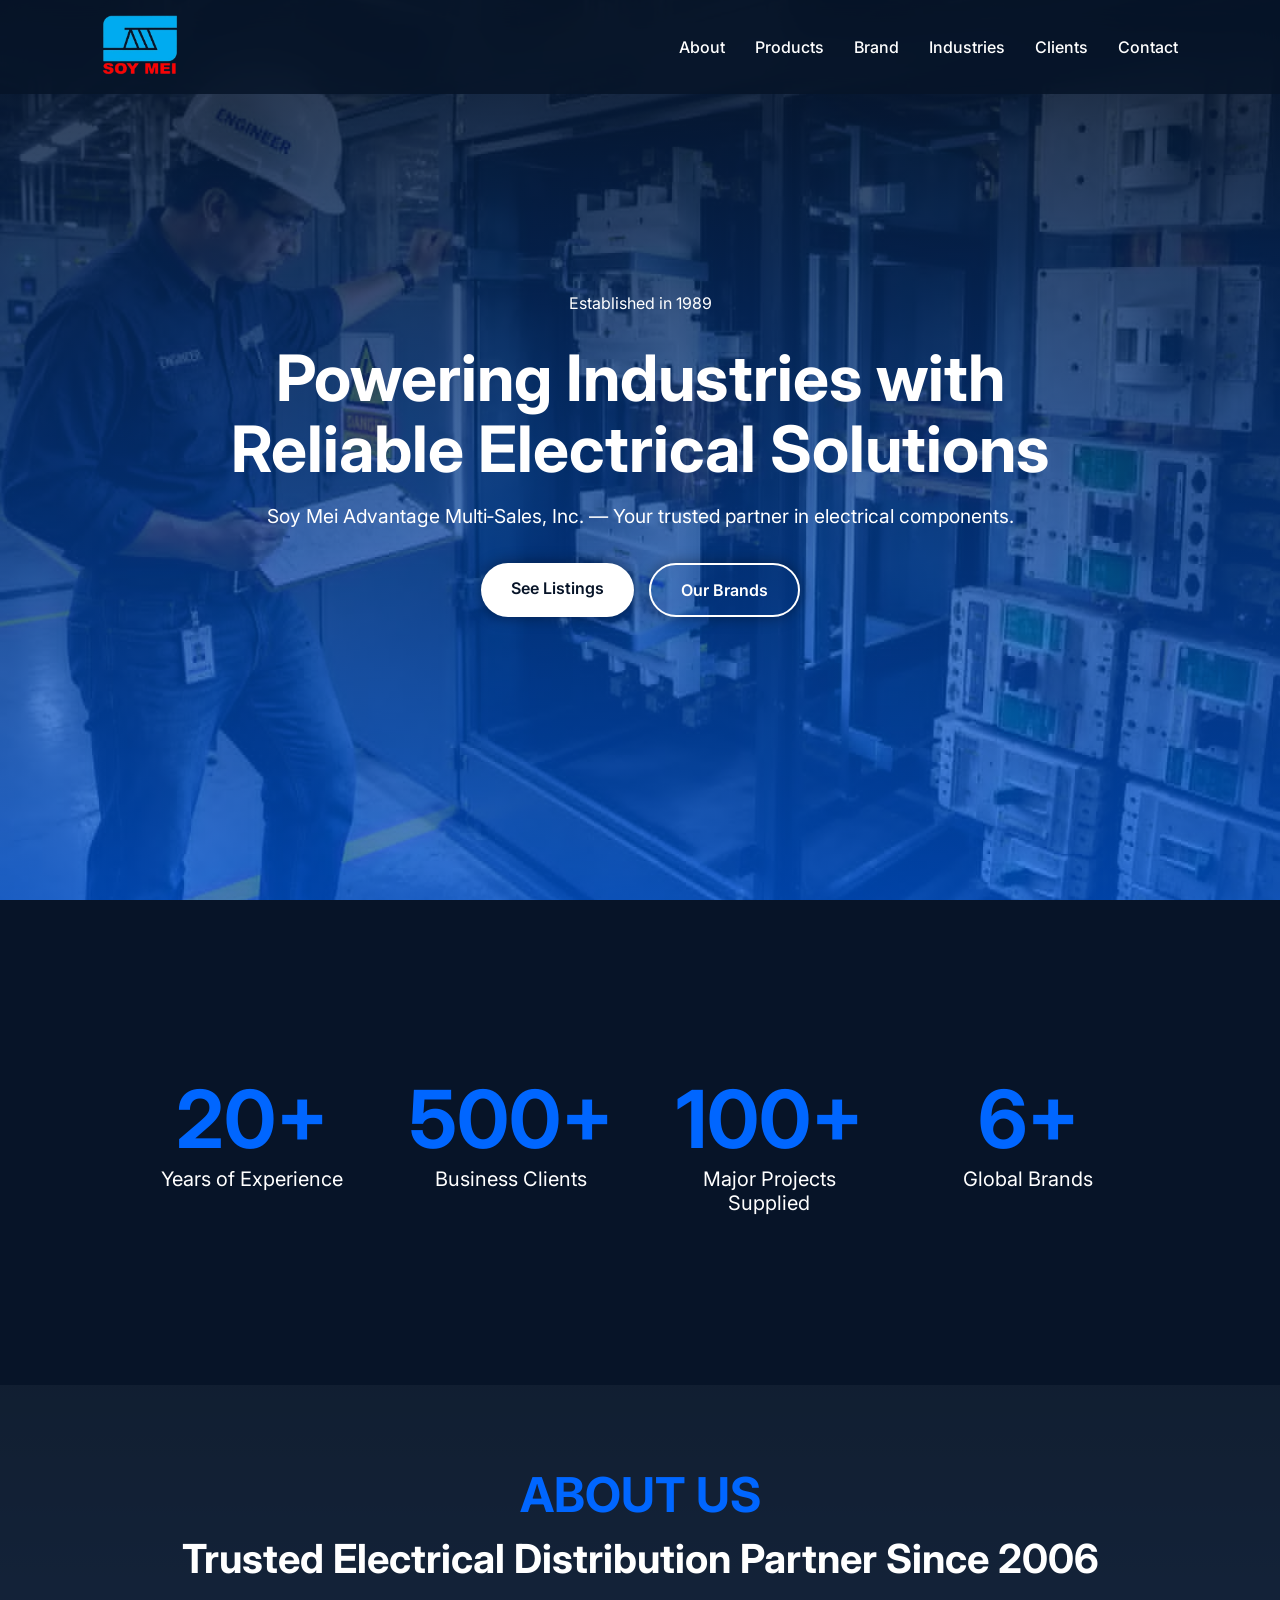
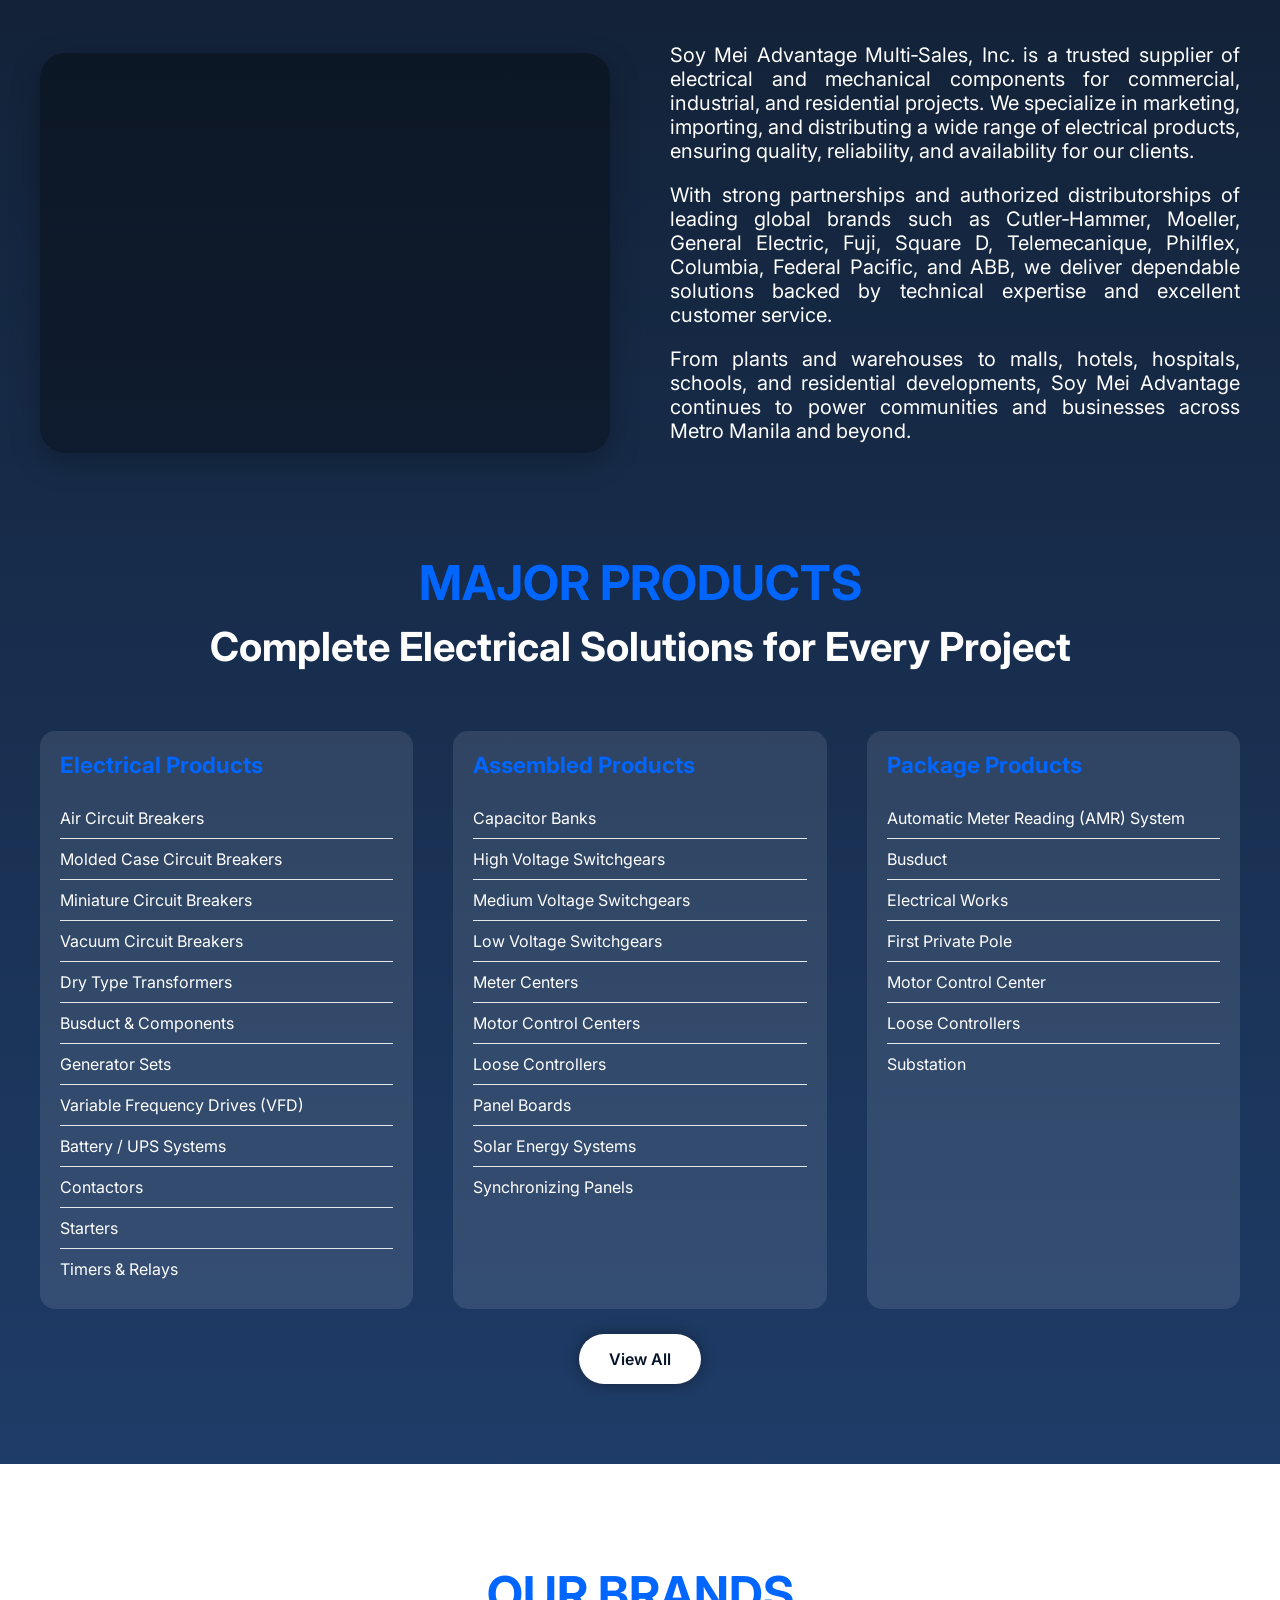
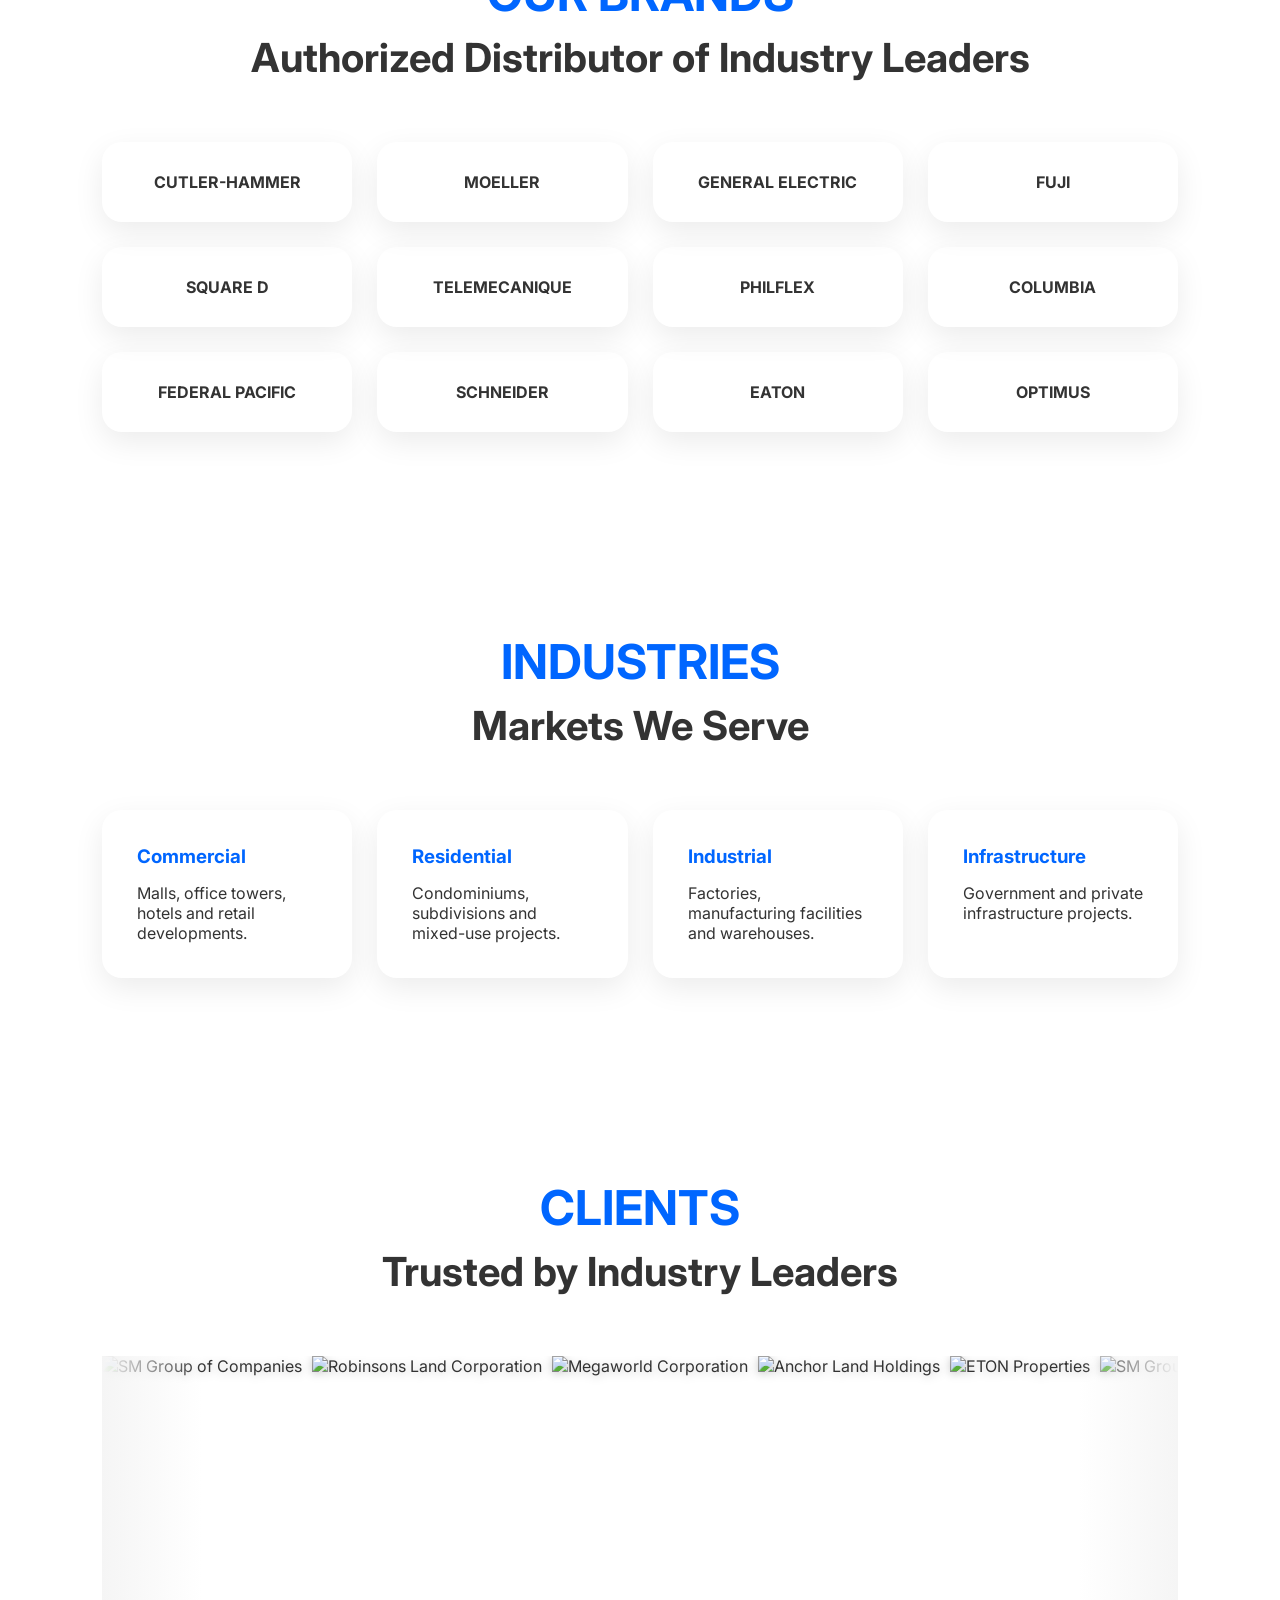
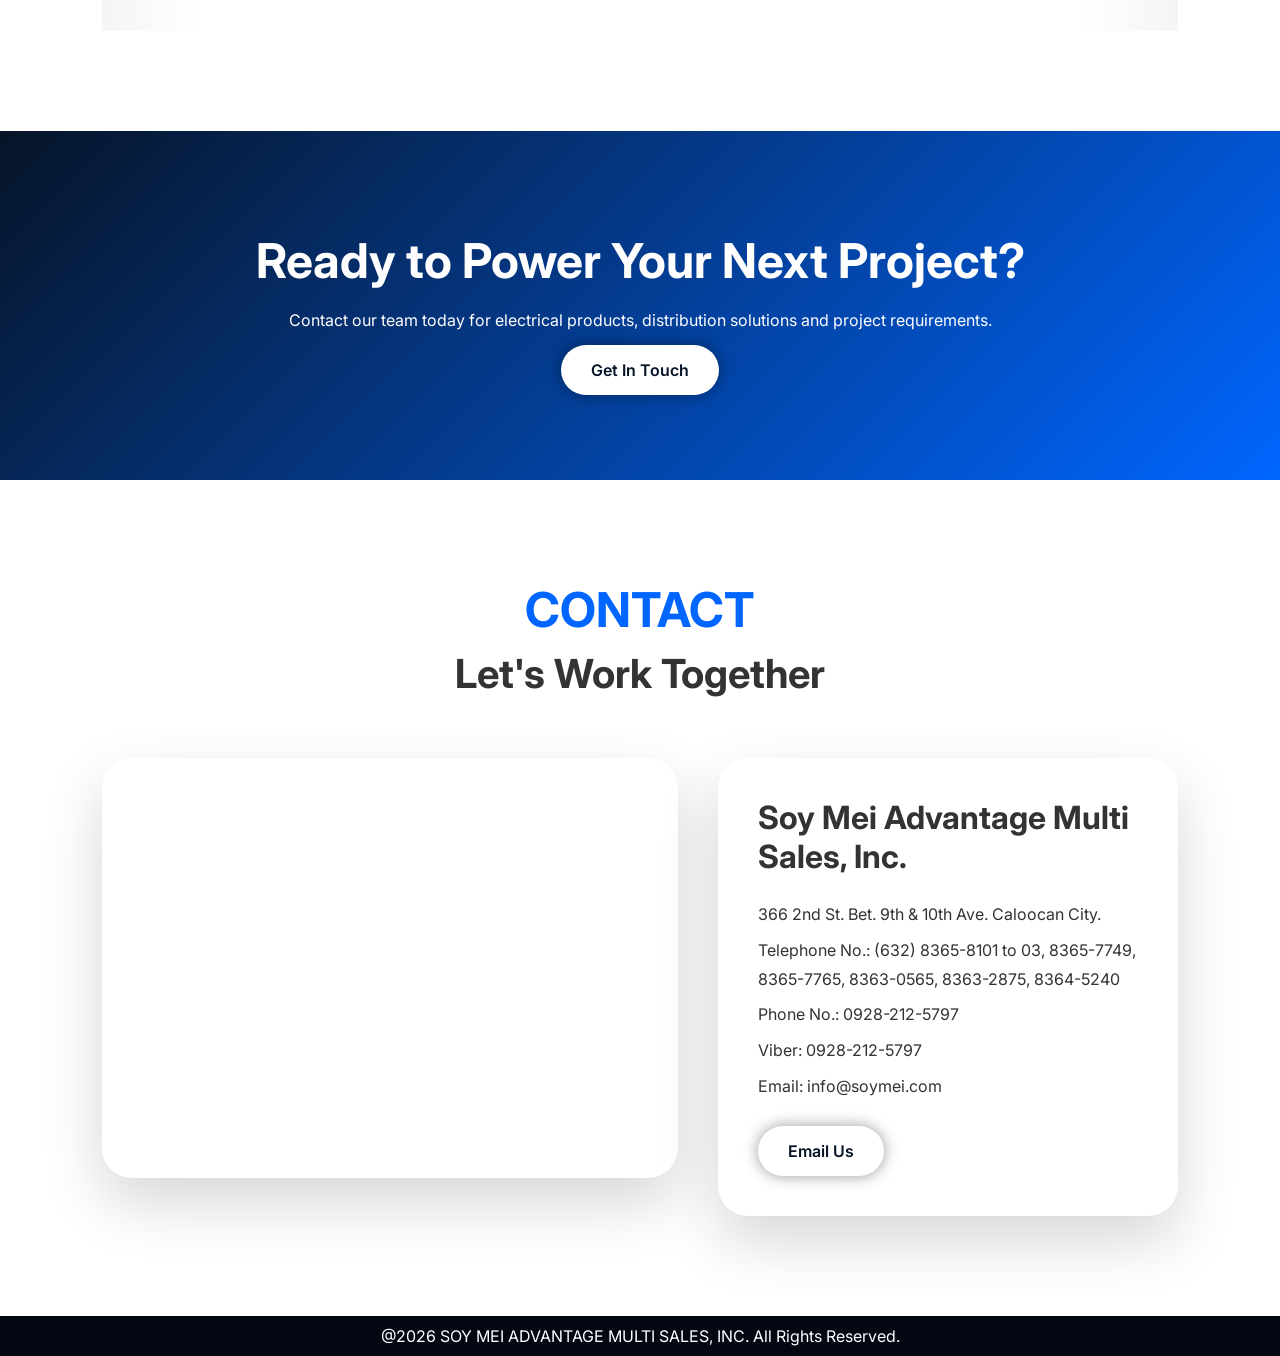
==== commit c1a44184: "Add files via upload" ====
--- a/index.html
+++ b/index.html
@@ -35,11 +35,11 @@
     <header class="hero">
         <div class="hero-overlay"></div>
         <div class="hero-content">
-            <span class="badge">Established in 2006</span>
+            <span class="badge">Established in 1989</span>
             <h1>Powering Industries with Reliable Electrical Solutions</h1>
             <p>Soy Mei Advantage Multi‑Sales, Inc. — Your trusted partner in electrical components.</p>
             <div class="hero-buttons">
-                <a href="#products" class="btn-primary">See Listings</a>
+                <a href="listings.html" class="btn-primary">See Listings</a>
                 <a href="#brands" class="btn-secondary">Our Brands</a>
             </div>
         </div>
@@ -124,6 +124,9 @@
         </ul>
       </div>
     </div>
+	<div class="products-btn">
+                <a href="listings.html" class="btn-primary">View All</a>
+            </div>
   </div>
 </section>
 
--- a/style.css
+++ b/style.css
@@ -283,6 +283,14 @@
     border-bottom:none;
 }
 
+.products-btn {
+margin-top:25px;
+display:flex;
+  justify-content:center;
+  gap:15px;
+  flex-wrap:wrap;
+}
+
 #brands {
 	background:fdf0d5;
 }
@@ -506,3 +514,21 @@
   }
 }
 
+.filter-bar {
+  display: flex;
+  justify-content: center;
+  gap: 15px;
+  margin: 30px auto;
+  max-width: 800px;
+}
+
+.filter-bar input,
+.filter-bar select {
+  padding: 10px 15px;
+  border-radius: 8px;
+  border: 1px solid #ccc;
+  font-size: 1rem;
+  flex: 1;
+}
+
+
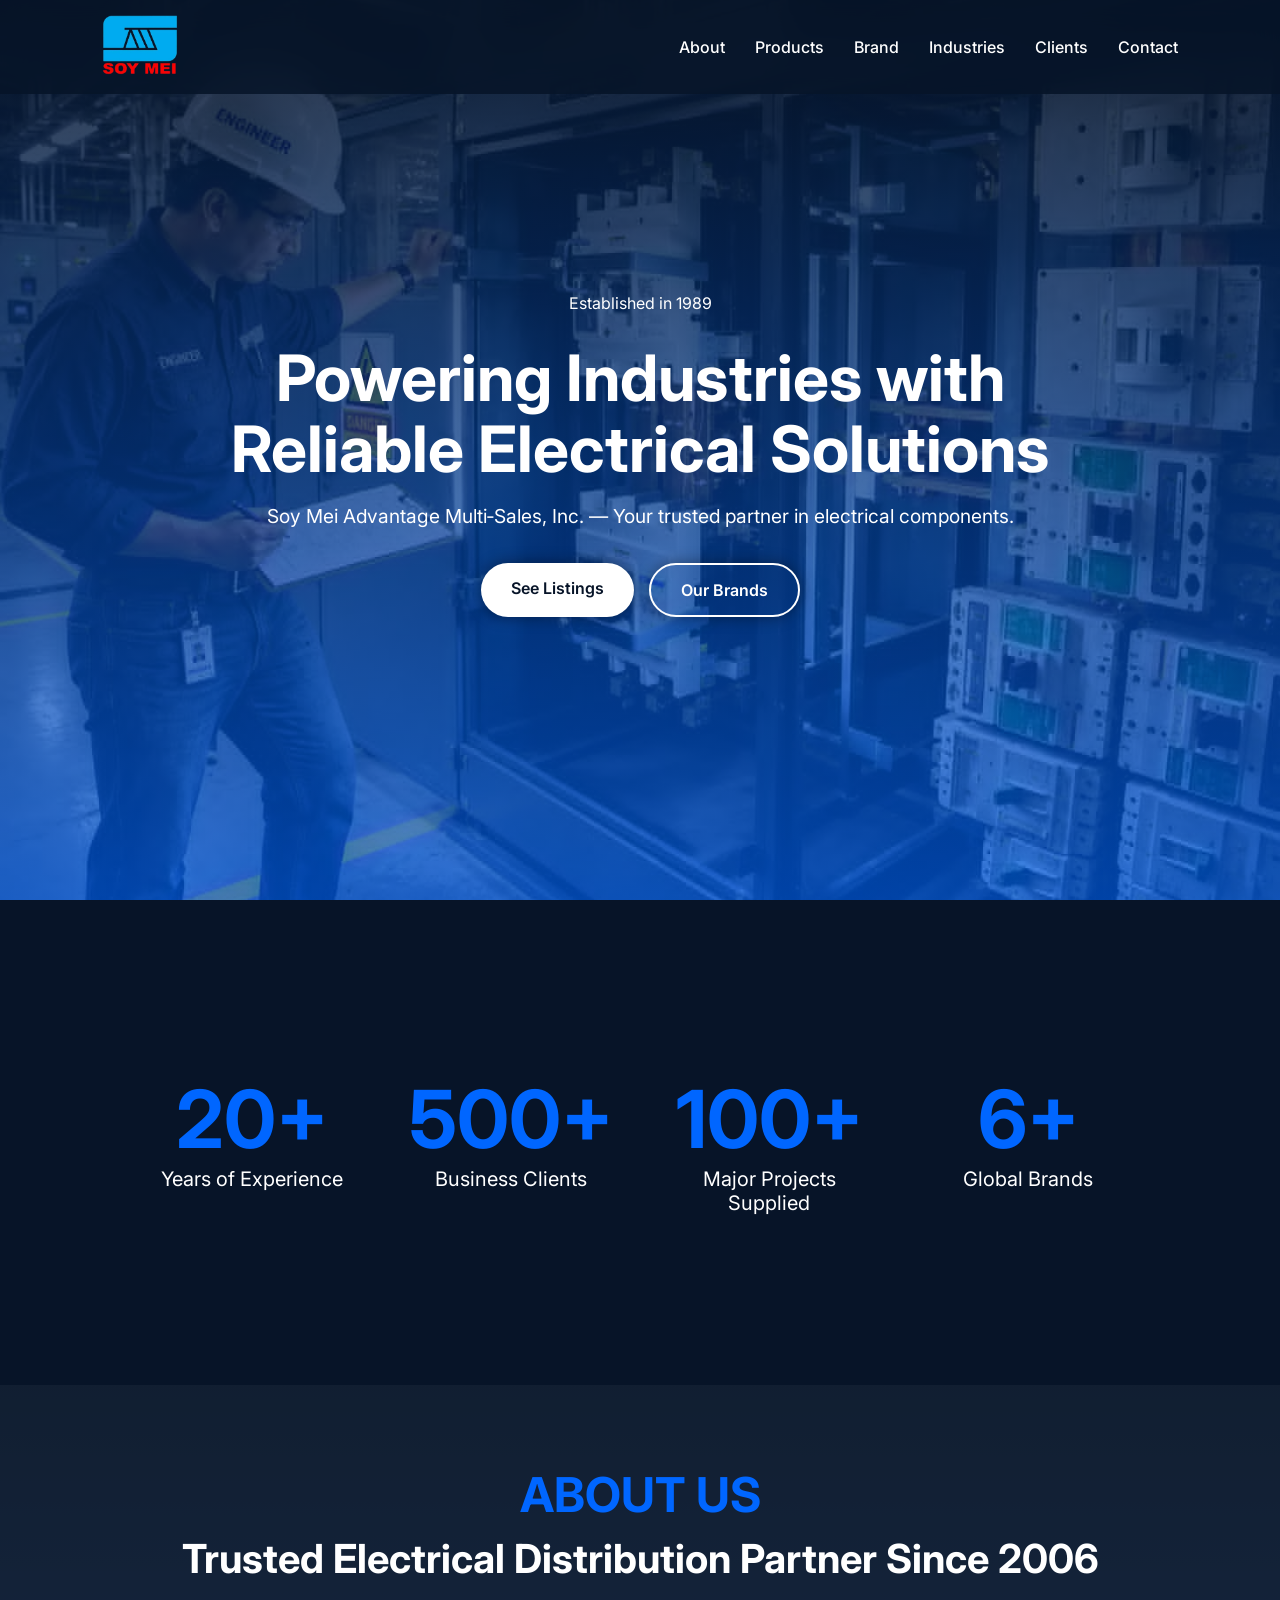
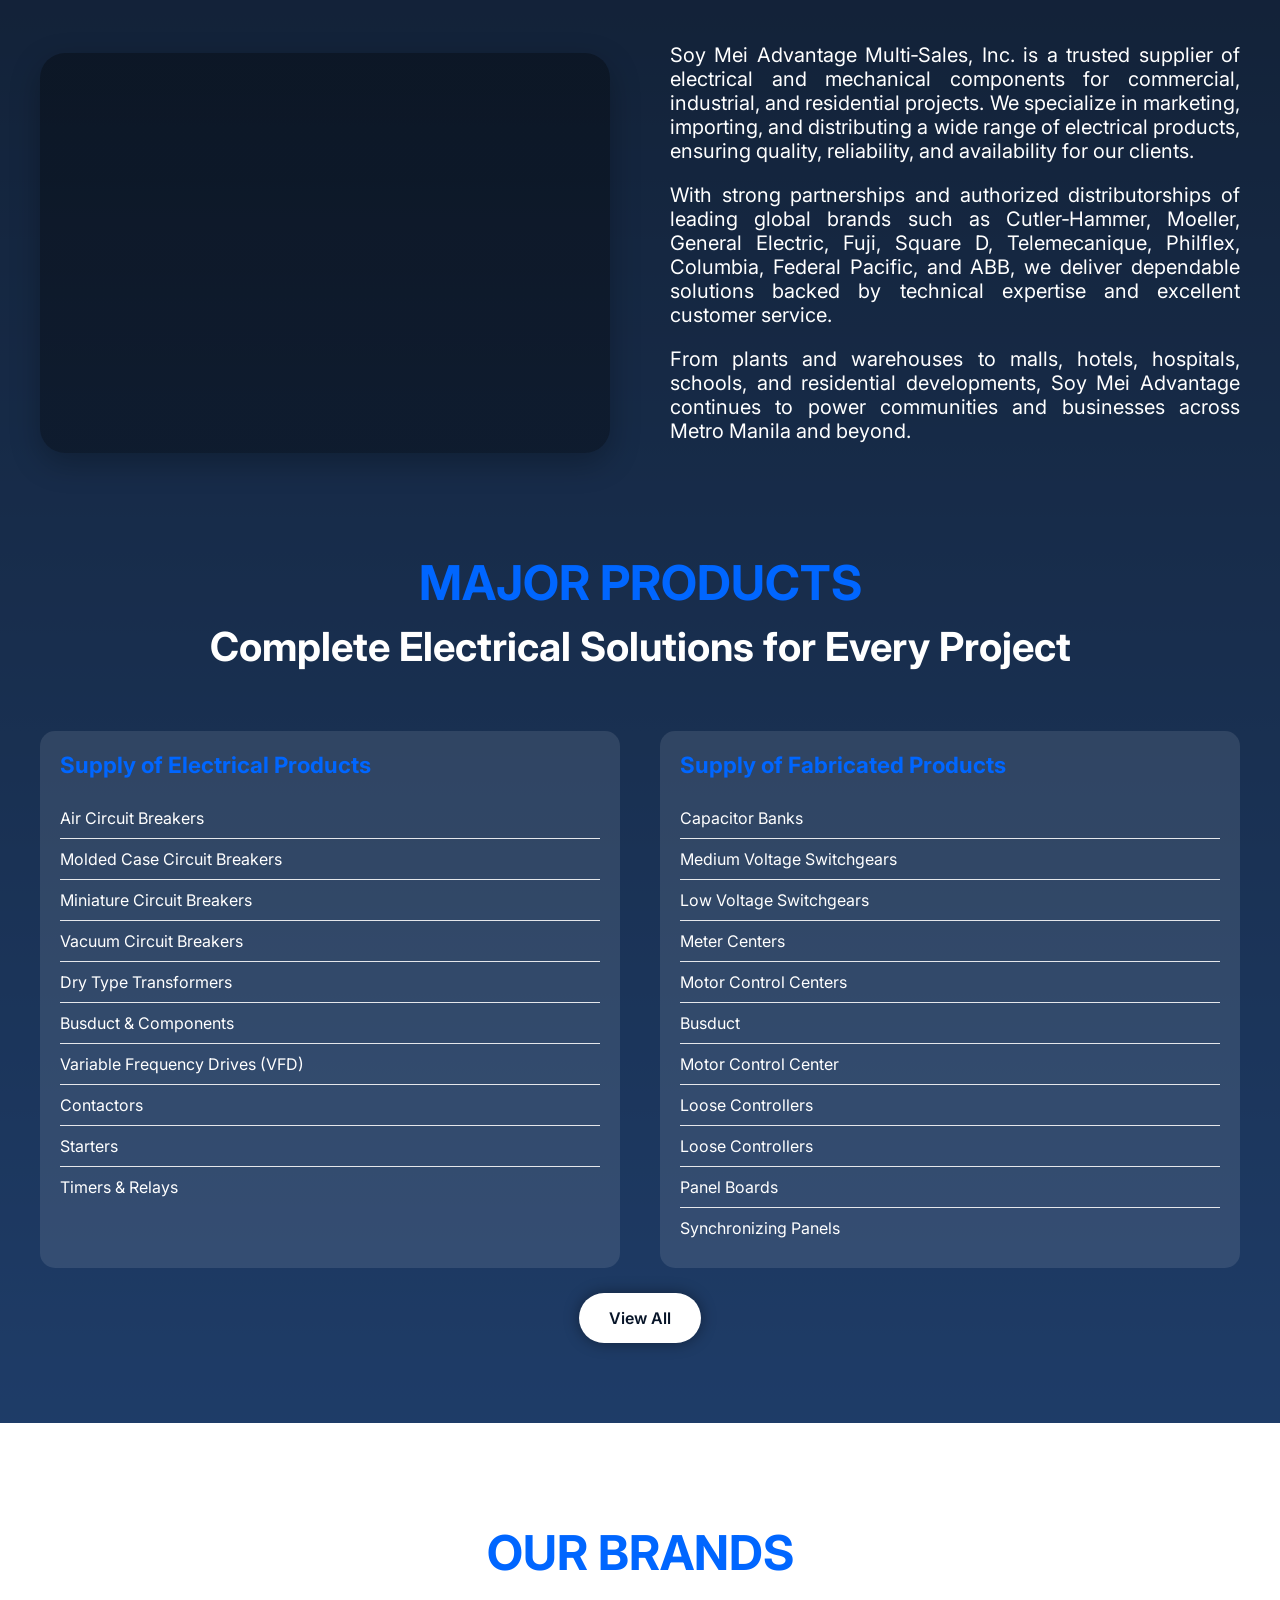
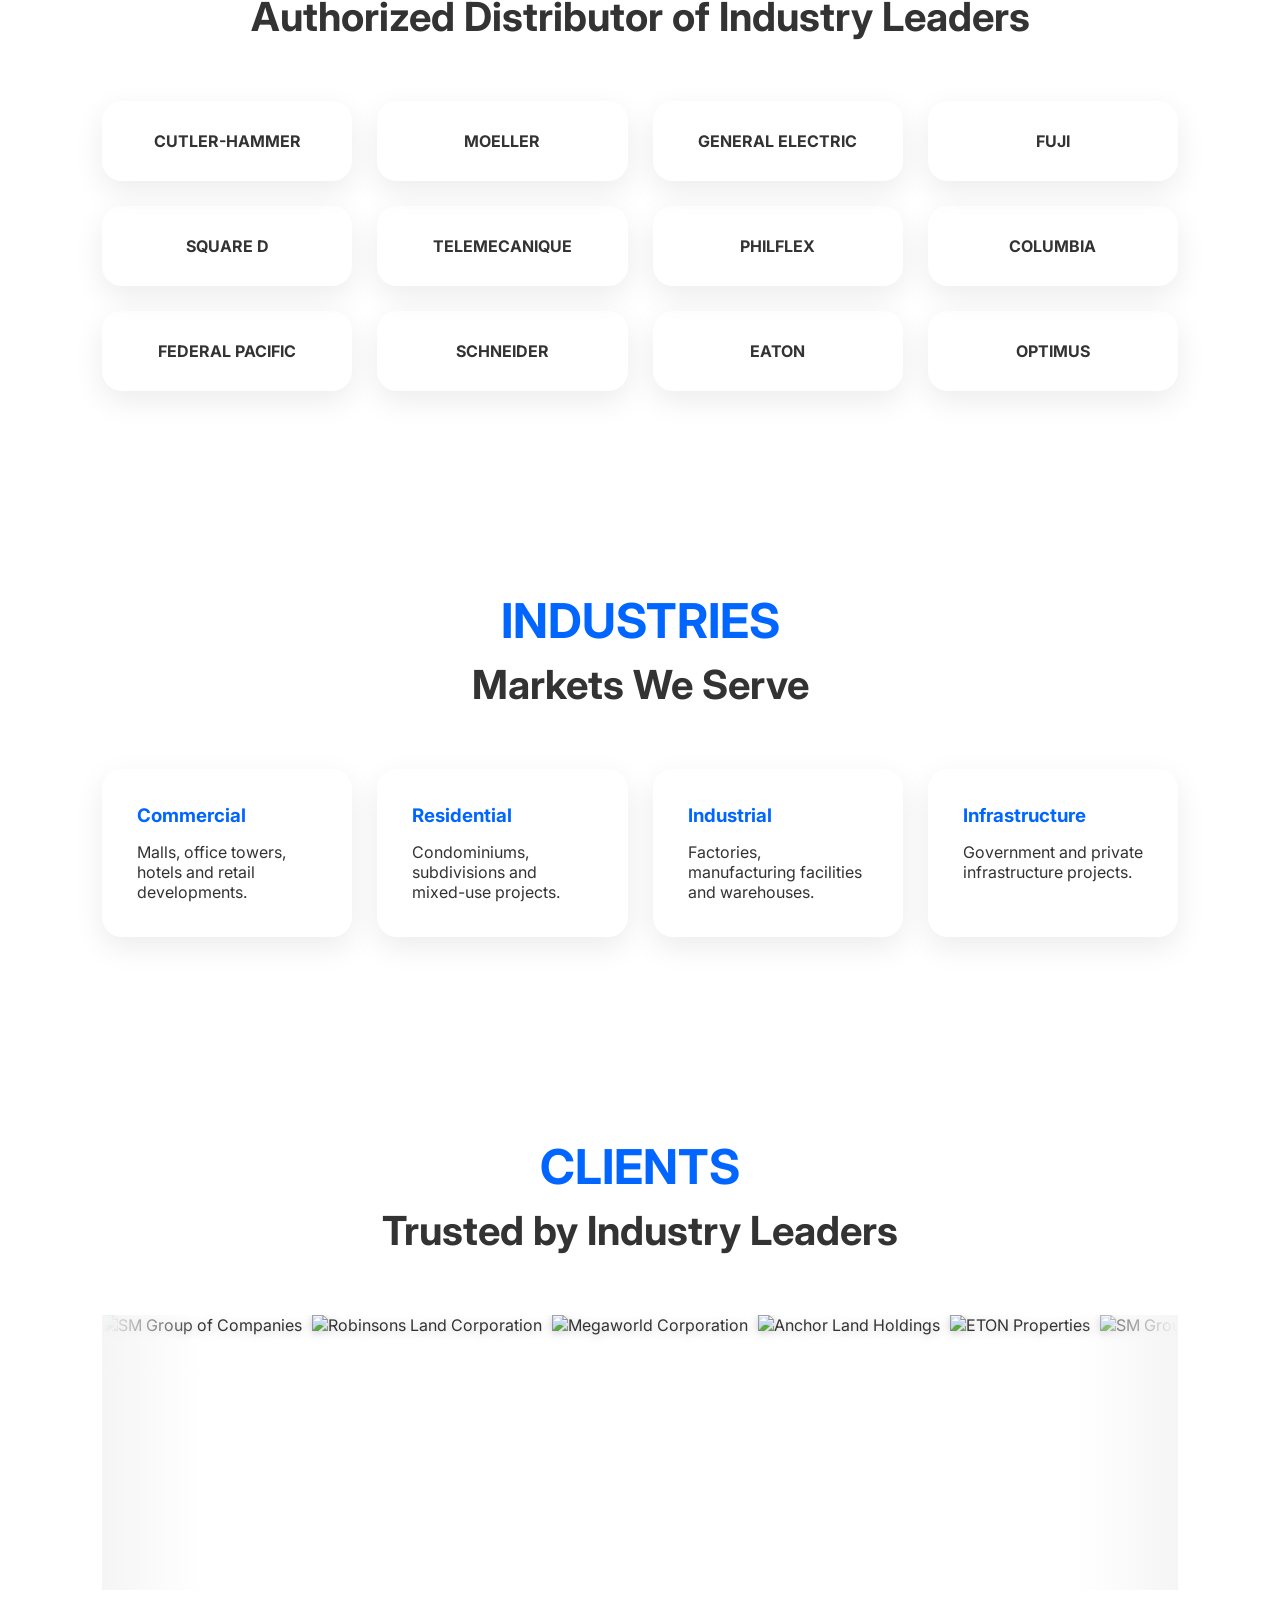
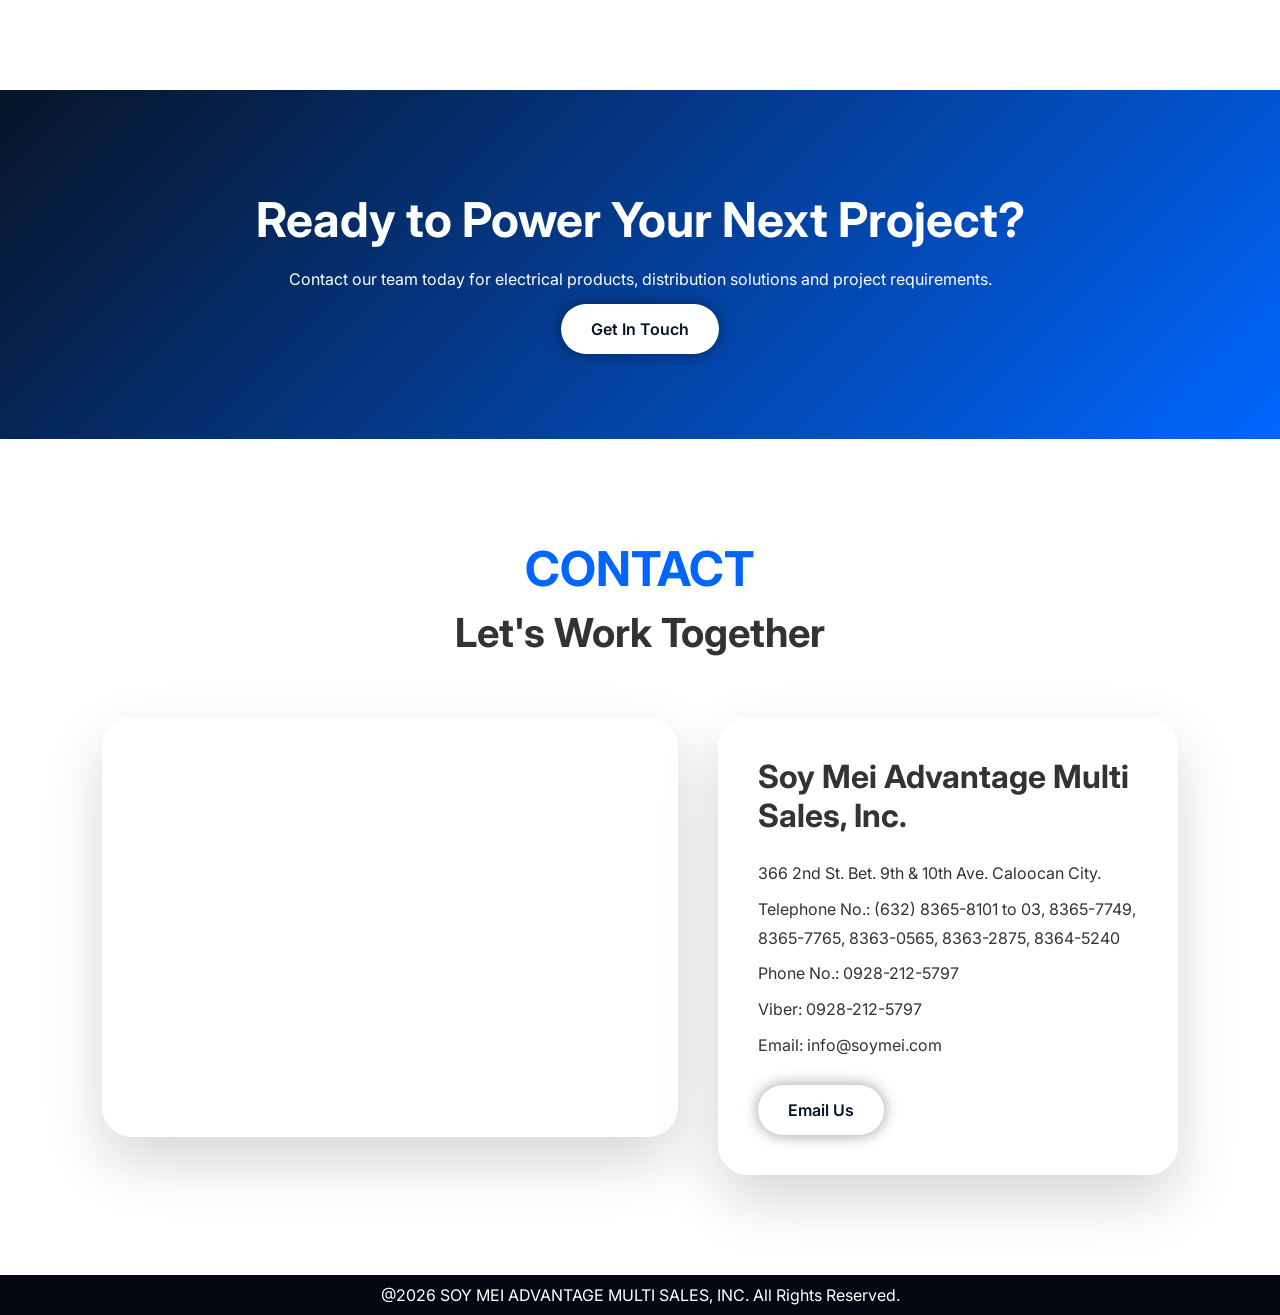
==== commit 258b7d24: "Add files via upload" ====
--- a/index.html
+++ b/index.html
@@ -78,7 +78,7 @@
     
     <div class="products-grid">
       <div class="product-category">
-        <h3>Electrical Products</h3>
+        <h3>Supply of Electrical Products</h3>
         <ul>
           <li>Air Circuit Breakers</li>
           <li>Molded Case Circuit Breakers</li>
@@ -86,9 +86,7 @@
           <li>Vacuum Circuit Breakers</li>
           <li>Dry Type Transformers</li>
           <li>Busduct & Components</li>
-          <li>Generator Sets</li>
           <li>Variable Frequency Drives (VFD)</li>
-          <li>Battery / UPS Systems</li>
           <li>Contactors</li>
           <li>Starters</li>
           <li>Timers & Relays</li>
@@ -96,33 +94,23 @@
       </div>
 
       <div class="product-category">
-        <h3>Assembled Products</h3>
+        <h3>Supply of Fabricated Products</h3>
         <ul>
           <li>Capacitor Banks</li>
-          <li>High Voltage Switchgears</li>
           <li>Medium Voltage Switchgears</li>
           <li>Low Voltage Switchgears</li>
           <li>Meter Centers</li>
           <li>Motor Control Centers</li>
+	<li>Busduct</li>
+	<li>Motor Control Center</li>
+	<li>Loose Controllers</li>
           <li>Loose Controllers</li>
           <li>Panel Boards</li>
-          <li>Solar Energy Systems</li>
           <li>Synchronizing Panels</li>
         </ul>
       </div>
 
-      <div class="product-category">
-        <h3>Package Products</h3>
-        <ul>
-          <li>Automatic Meter Reading (AMR) System</li>
-          <li>Busduct</li>
-          <li>Electrical Works</li>
-          <li>First Private Pole</li>
-          <li>Motor Control Center</li>
-          <li>Loose Controllers</li>
-          <li>Substation</li>
-        </ul>
-      </div>
+     
     </div>
 	<div class="products-btn">
                 <a href="listings.html" class="btn-primary">View All</a>
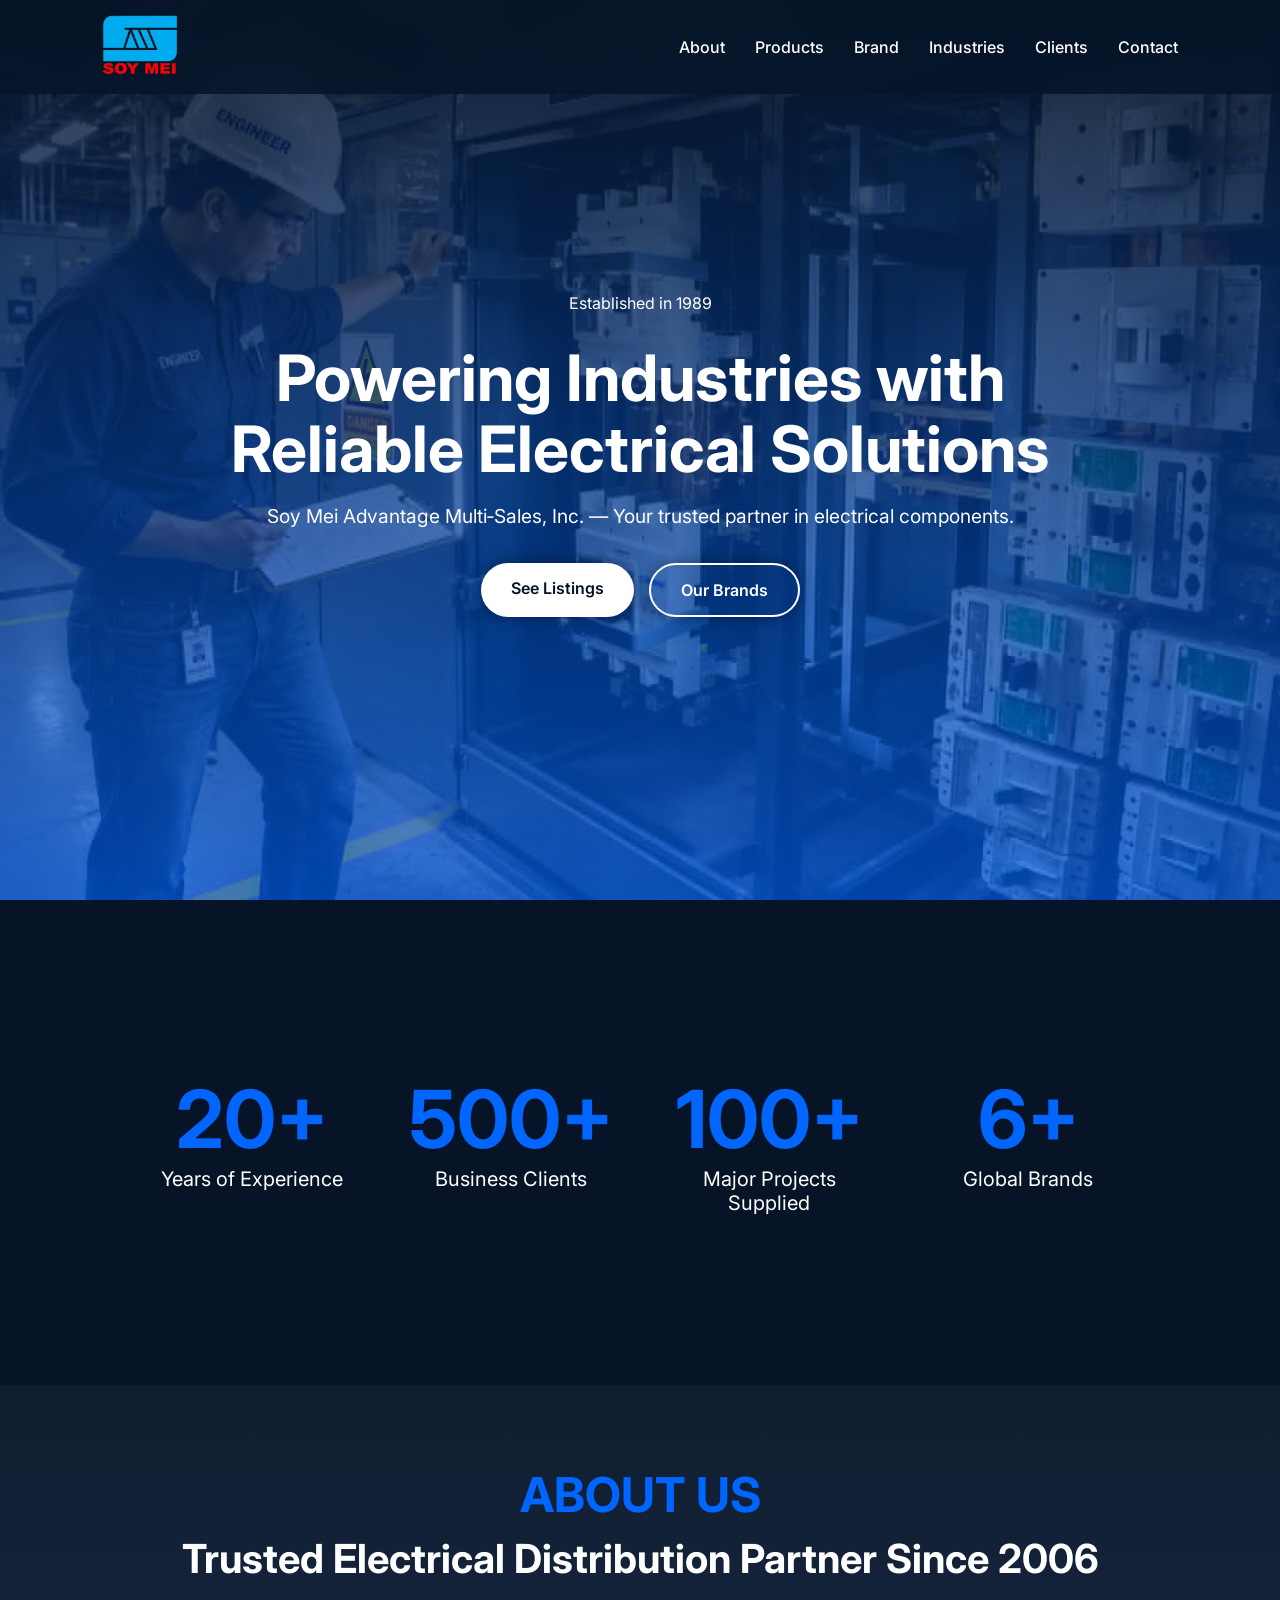
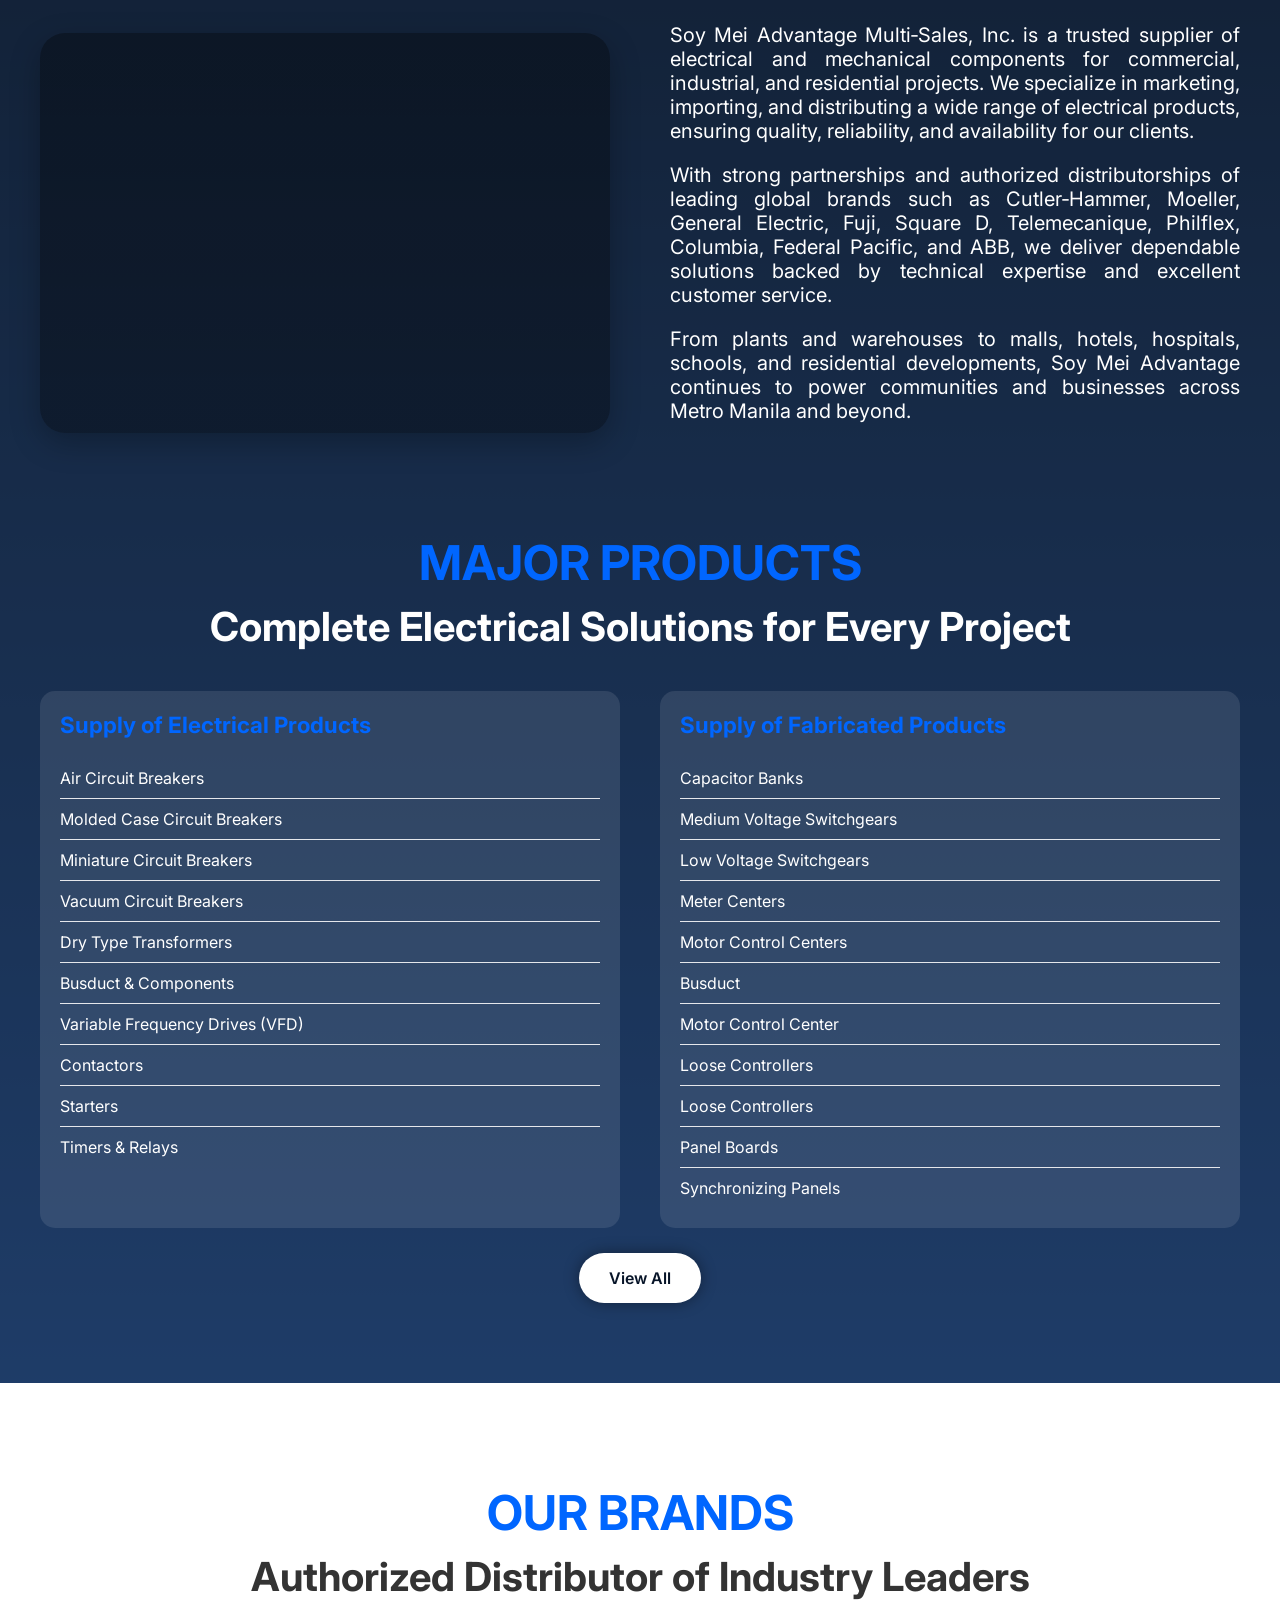
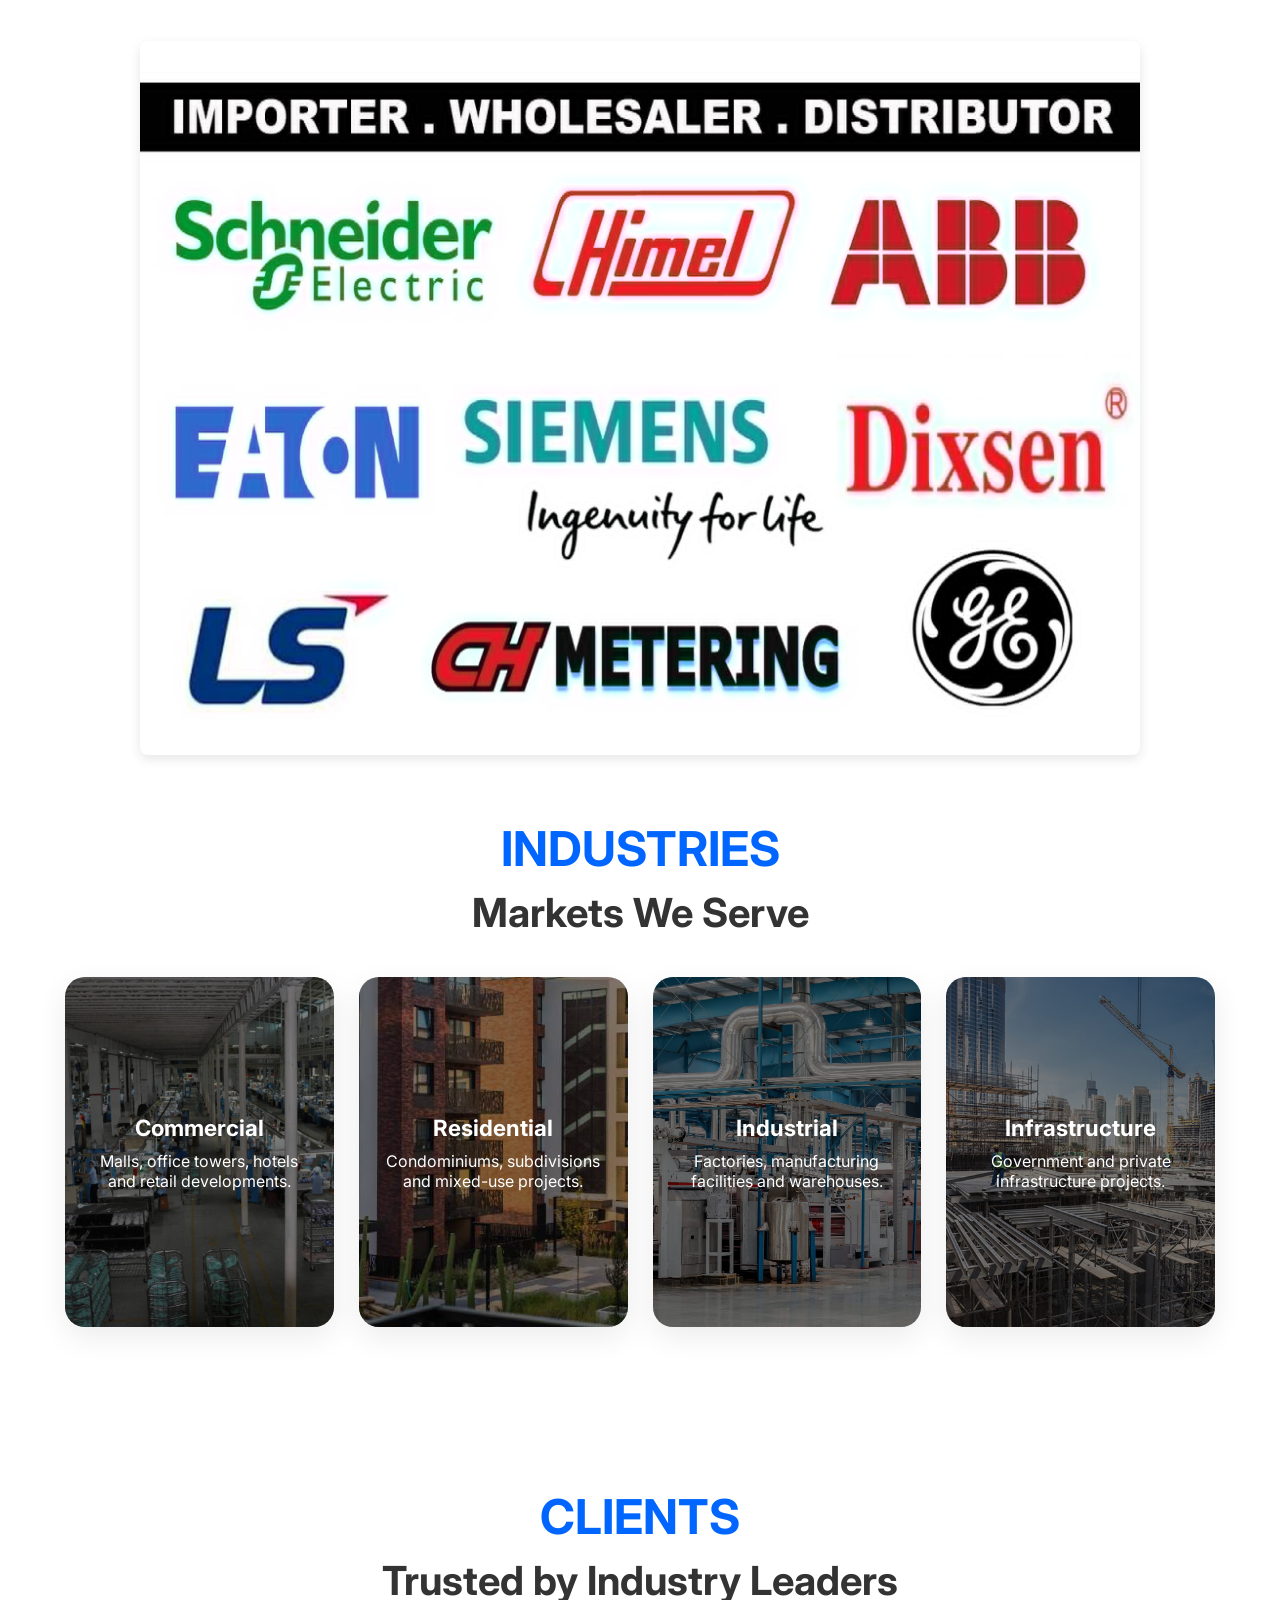
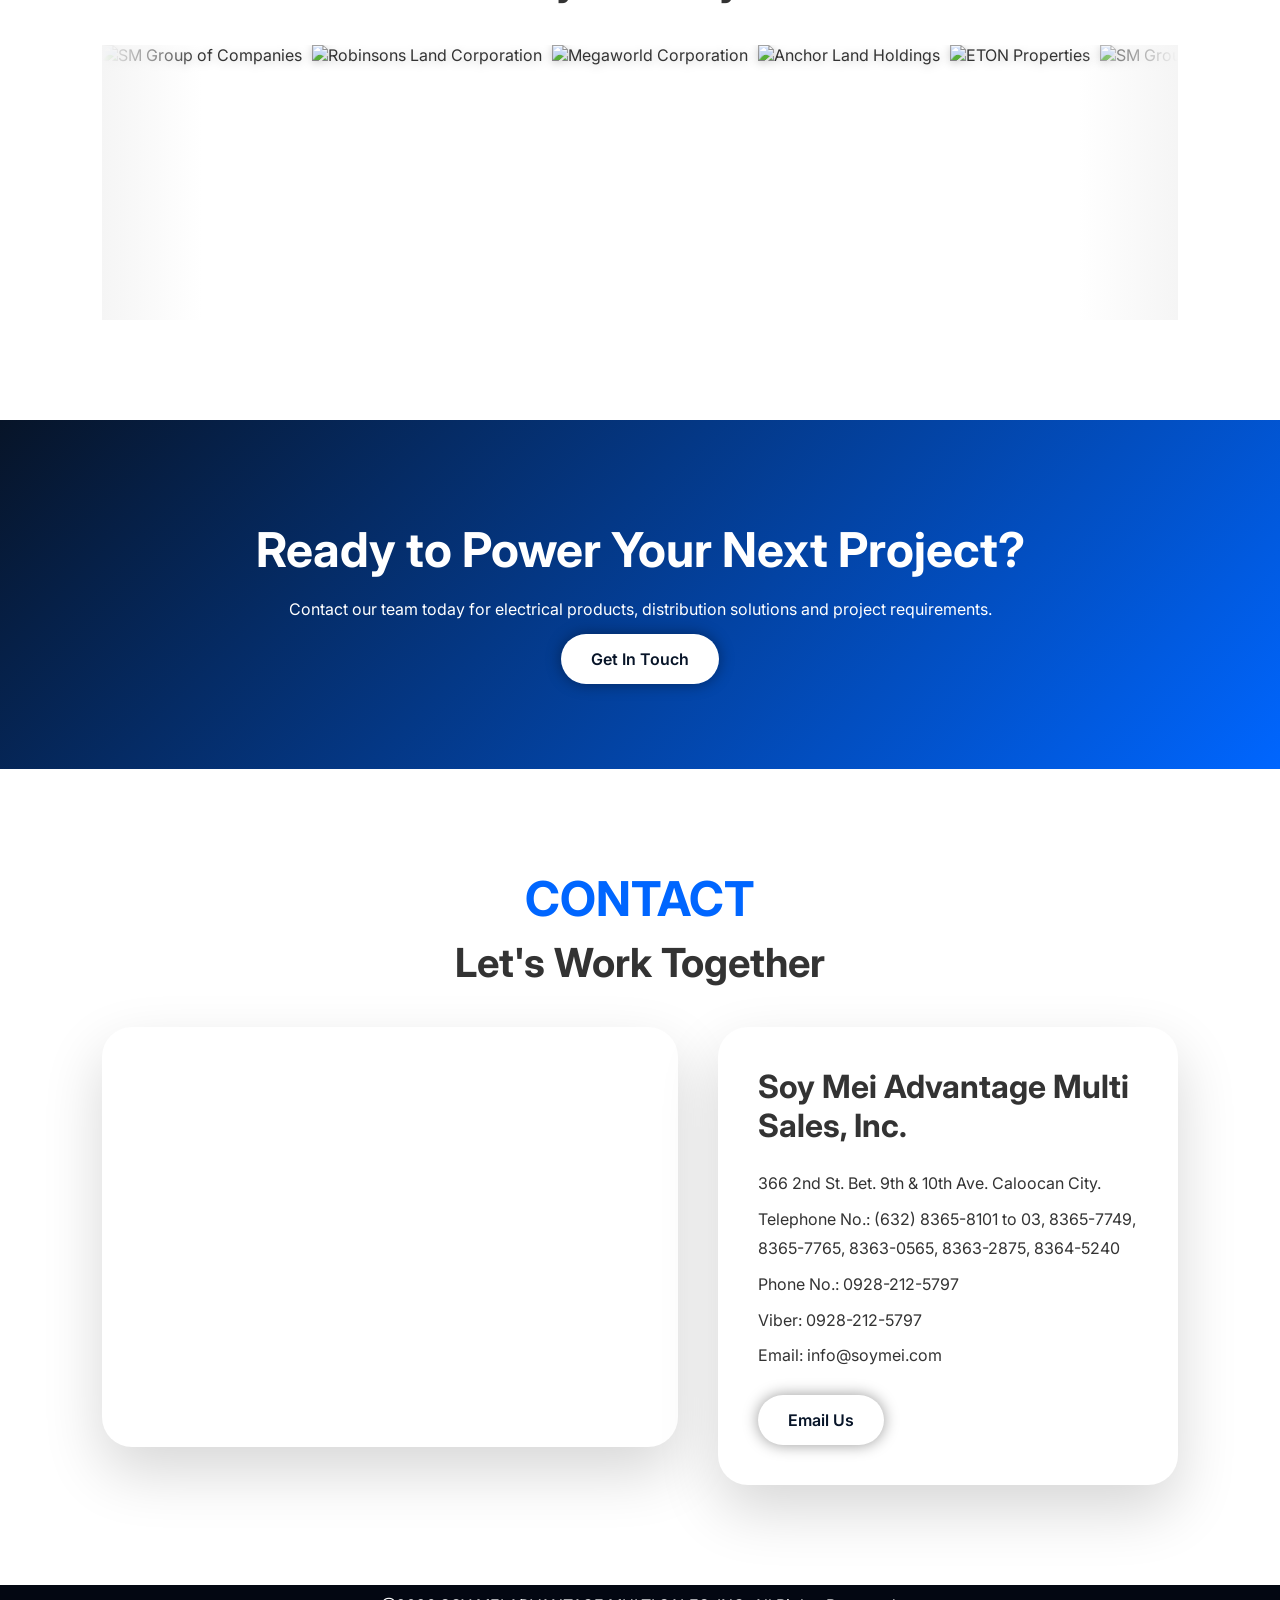
==== commit 7964aa52: "Add files via upload" ====
--- a/index.html
+++ b/index.html
@@ -119,38 +119,49 @@
 </section>
 
     <section id="brands">
-        <div class="section-title">
-            <span>OUR BRANDS</span>
-            <h2>Authorized Distributor of Industry Leaders</h2>
-        </div>
-        <div class="brand-grid">
-            <div class="card">CUTLER-HAMMER</div>
-            <div class="card">MOELLER</div>
-            <div class="card">GENERAL ELECTRIC</div>
-            <div class="card">FUJI</div>
-            <div class="card">SQUARE D</div>
-            <div class="card">TELEMECANIQUE</div>
-            <div class="card">PHILFLEX</div>
-            <div class="card">COLUMBIA</div>
-            <div class="card">FEDERAL PACIFIC</div>
-            <div class="card">SCHNEIDER</div>
-            <div class="card">EATON</div>
-            <div class="card">OPTIMUS</div>
-        </div>
-    </section>
+  <div class="section-title">
+    <span>OUR BRANDS</span>
+    <h2>Authorized Distributor of Industry Leaders</h2>
+  </div>
+  <div class="brand-image">
+    <img src="Brands.jpg" alt="Our Brands Logos">
+  </div>
+</section>
+
 
     <section id="industries">
-        <div class="section-title">
-            <span>INDUSTRIES</span>
-            <h2>Markets We Serve</h2>
-        </div>
-        <div class="industry-grid">
-            <div class="industry-card"><h3>Commercial</h3><p>Malls, office towers, hotels and retail developments.</p></div>
-            <div class="industry-card"><h3>Residential</h3><p>Condominiums, subdivisions and mixed-use projects.</p></div>
-            <div class="industry-card"><h3>Industrial</h3><p>Factories, manufacturing facilities and warehouses.</p></div>
-            <div class="industry-card"><h3>Infrastructure</h3><p>Government and private infrastructure projects.</p></div>
-        </div>
-    </section>
+  <div class="section-title">
+    <span>INDUSTRIES</span>
+    <h2>Markets We Serve</h2>
+  </div>
+  <div class="industry-grid">
+    <div class="industry-card commercial">
+      <div class="overlay">
+        <h3>Commercial</h3>
+        <p>Malls, office towers, hotels and retail developments.</p>
+      </div>
+    </div>
+    <div class="industry-card residential">
+      <div class="overlay">
+        <h3>Residential</h3>
+        <p>Condominiums, subdivisions and mixed-use projects.</p>
+      </div>
+    </div>
+    <div class="industry-card industrial">
+      <div class="overlay">
+        <h3>Industrial</h3>
+        <p>Factories, manufacturing facilities and warehouses.</p>
+      </div>
+    </div>
+    <div class="industry-card infrastructure">
+      <div class="overlay">
+        <h3>Infrastructure</h3>
+        <p>Government and private infrastructure projects.</p>
+      </div>
+    </div>
+  </div>
+</section>
+
 
     <section id="clients">
         <div class="section-title">
--- a/style.css
+++ b/style.css
@@ -295,7 +295,20 @@
 	background:fdf0d5;
 }
 
-.brand-grid, client-grid {
+.brand-image {
+  text-align: center;
+  margin-top: 20px;
+}
+
+.brand-image img {
+  max-width: 1000px;
+  height: auto;
+  border-radius: 8px;
+  box-shadow: 0 4px 12px rgba(0,0,0,0.1);
+}
+
+
+client-grid {
 	display:grid;
 	grid-template-columns:repeat(auto-fit,minmax(220px,1fr));
 	gap:25px;
@@ -369,28 +382,61 @@
         }
 
 #industries {
-background:fdf0d5;
+  margin-top: -100px;
+  padding: 60px 20px;
+}
+
+.section-title {
+  text-align: center;
+  margin-bottom: 40px;
 }
 
 .industry-grid {
-	display:grid;
-	grid-template-columns:repeat(auto-fit,minmax(250px,1fr));
-	gap:25px;
-	max-width: 1150px;
-margin: 0 auto;
+  display: grid;
+  grid-template-columns: repeat(auto-fit, minmax(250px, 1fr));
+  gap: 25px;
+  max-width: 1150px;
+  margin: 0 auto;
 }
 
 .industry-card {
-	padding:35px;
-	background: rgba(255,255,255,.1);
-	border-radius:20px;
-	box-shadow:0 10px 30px rgba(0,0,0,.08);
-}
-
-.industry-card h3{
-    margin-bottom:15px;
-    color:var(--primary);
-}
+  position: relative;
+  height: 350px;
+  border-radius: 20px;
+  overflow: hidden;
+  background-size: cover;
+  background-position: center;
+  box-shadow: 0 10px 30px rgba(0,0,0,.08);
+  transition: transform 0.3s ease;
+}
+
+.industry-card:hover {
+  transform: translateY(-8px);
+}
+
+.overlay {
+  position: absolute;
+  inset: 0;
+  background: rgba(0,0,0,0.5);
+  color: #fff;
+  display: flex;
+  flex-direction: column;
+  justify-content: center;
+  padding: 20px;
+  text-align: center;
+}
+
+.overlay h3 {
+  margin-bottom: 10px;
+  font-size: 1.4rem;
+  color: #fff;
+}
+
+/* Example background images */
+.commercial { background-image: url('commercial.jpg'); }
+.residential { background-image: url('residential.jpg'); }
+.industrial { background-image: url('industrial.jpg'); }
+.infrastructure { background-image: url('infrastructure.jpg'); }
 
 .industry-card:hover{
 	transform:translateY(-8px);
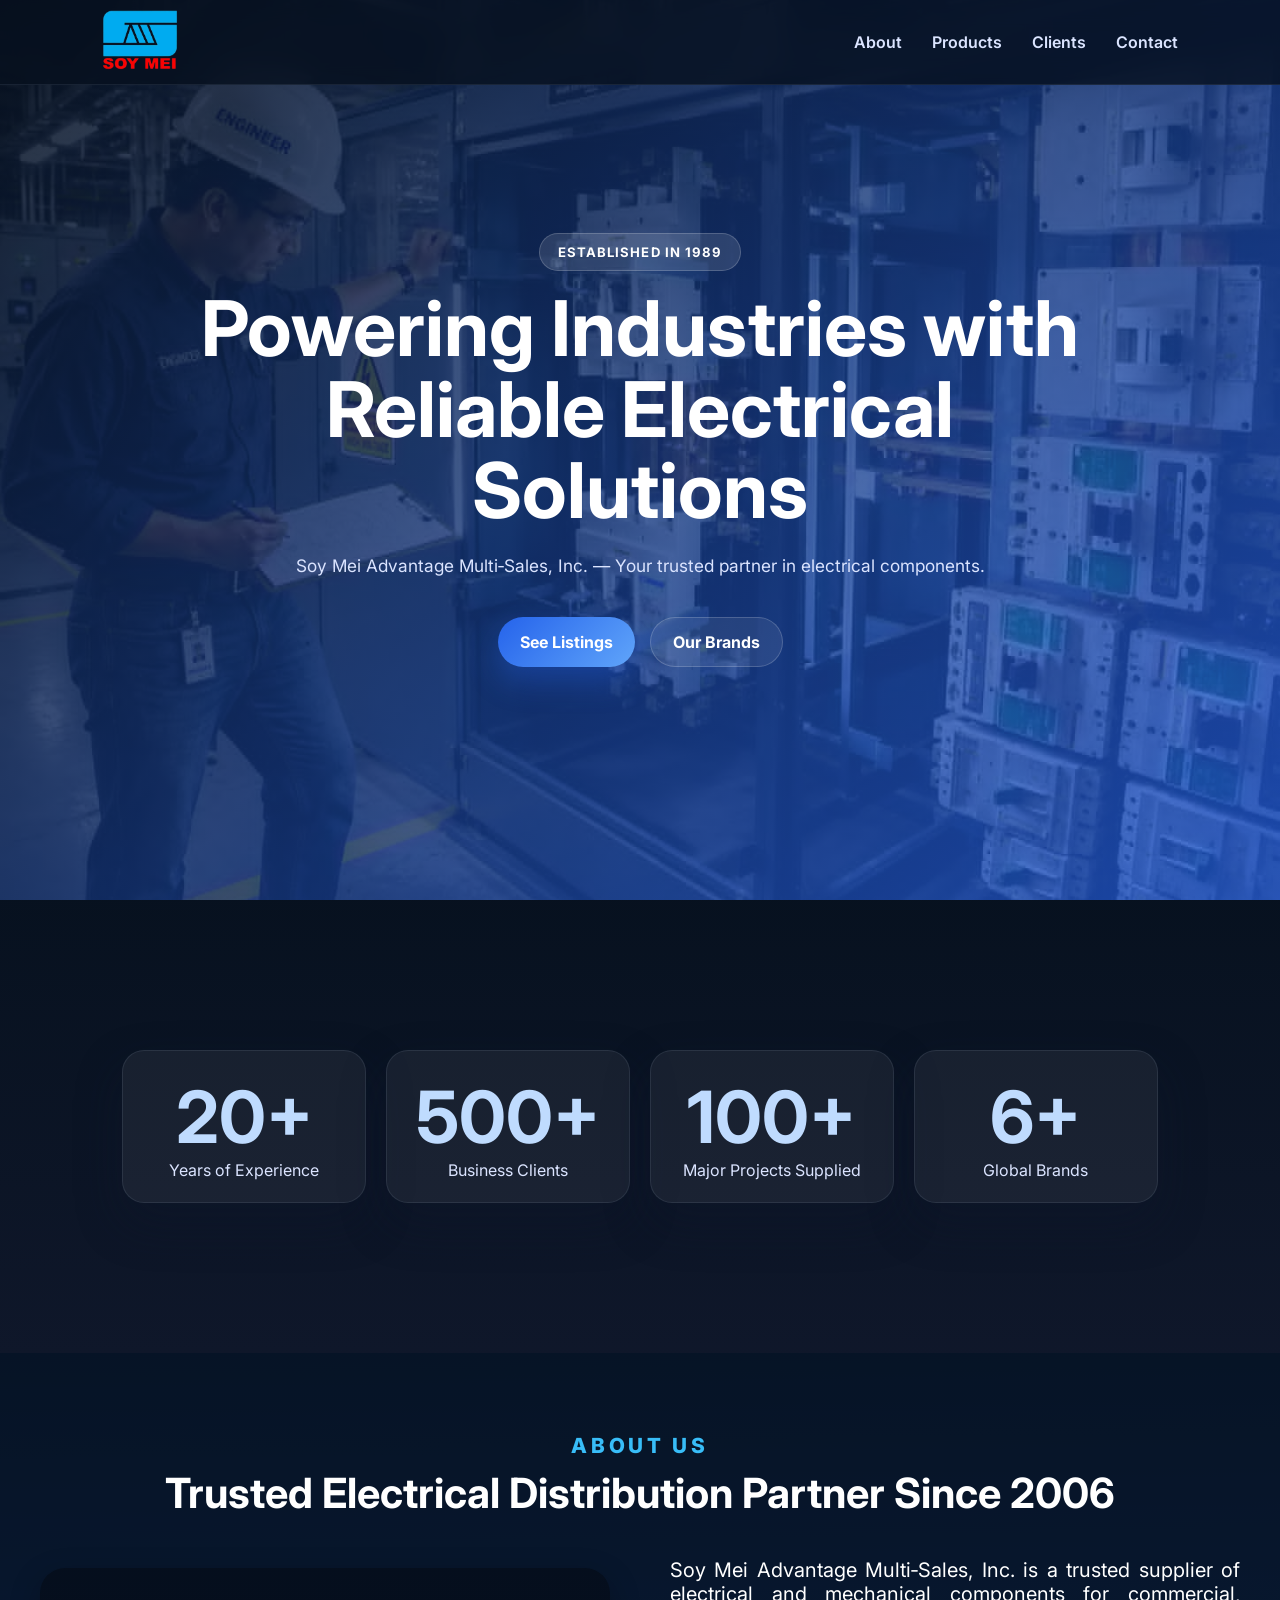
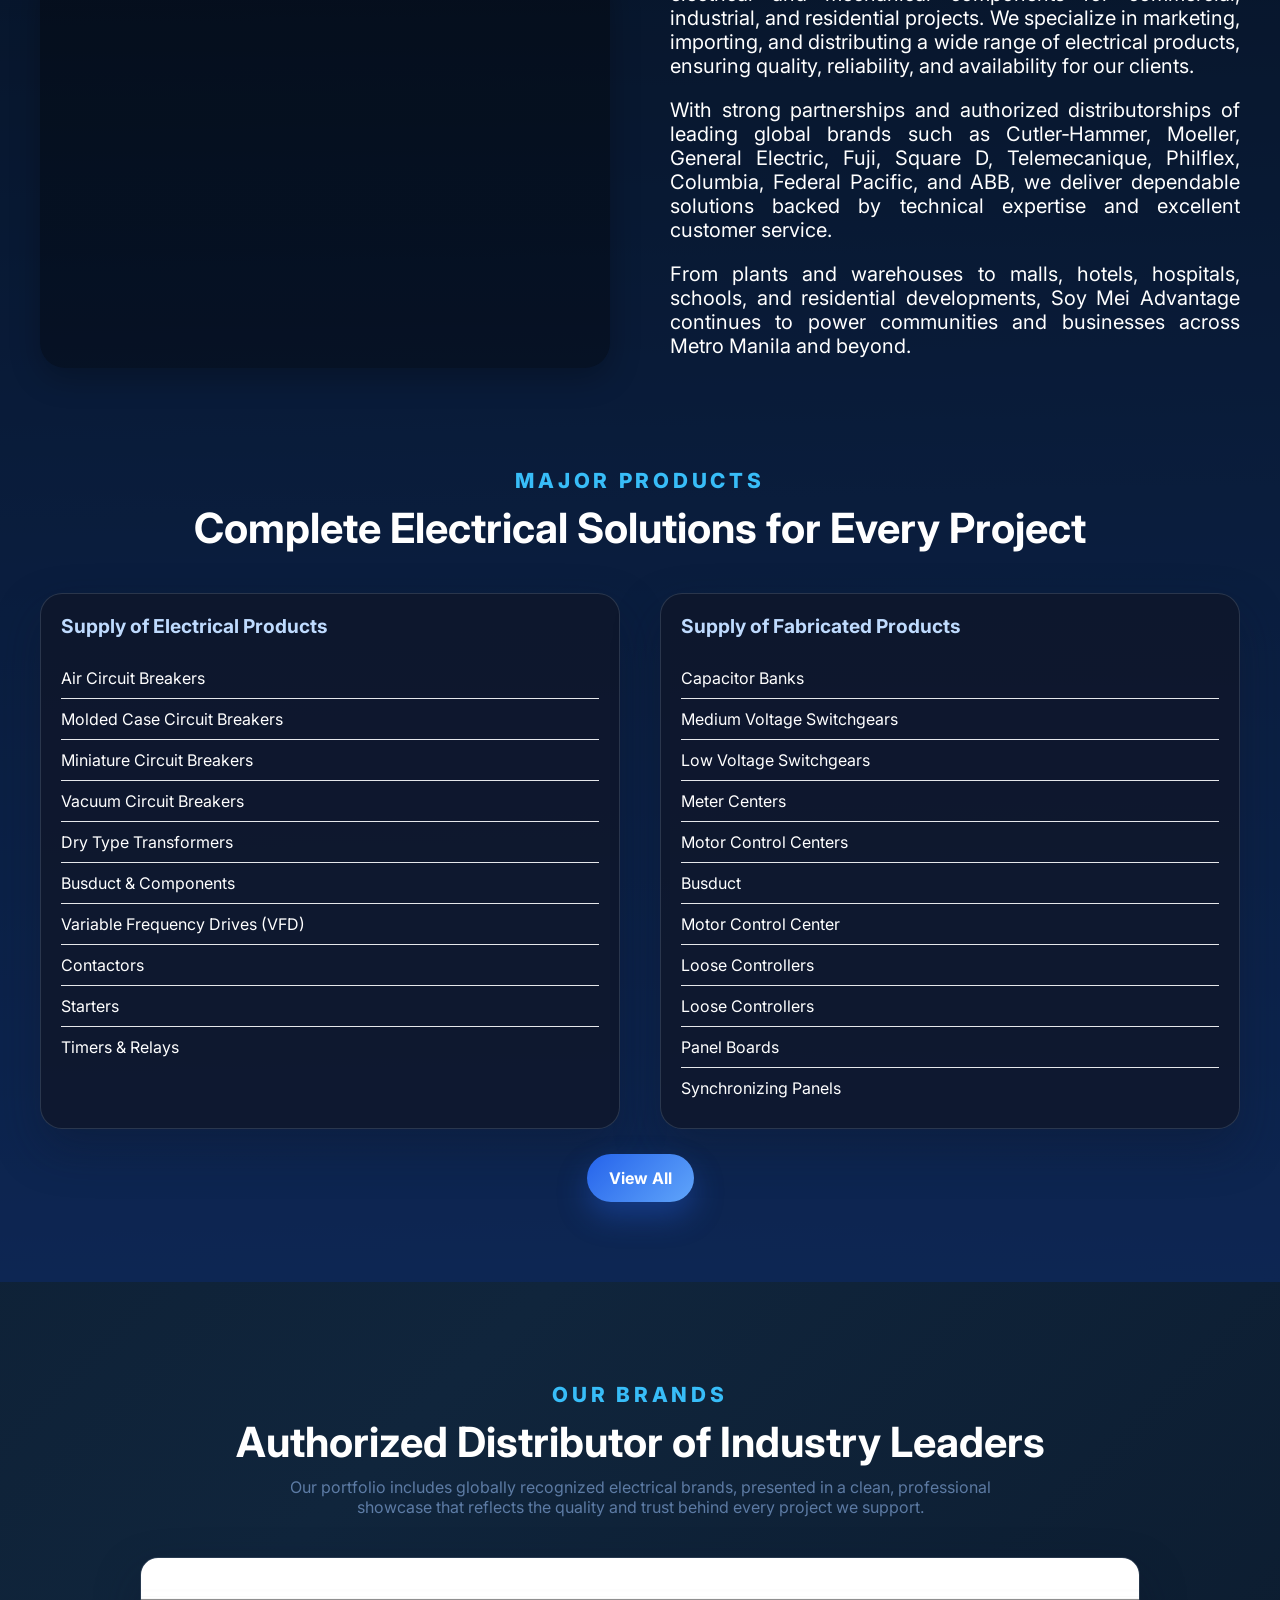
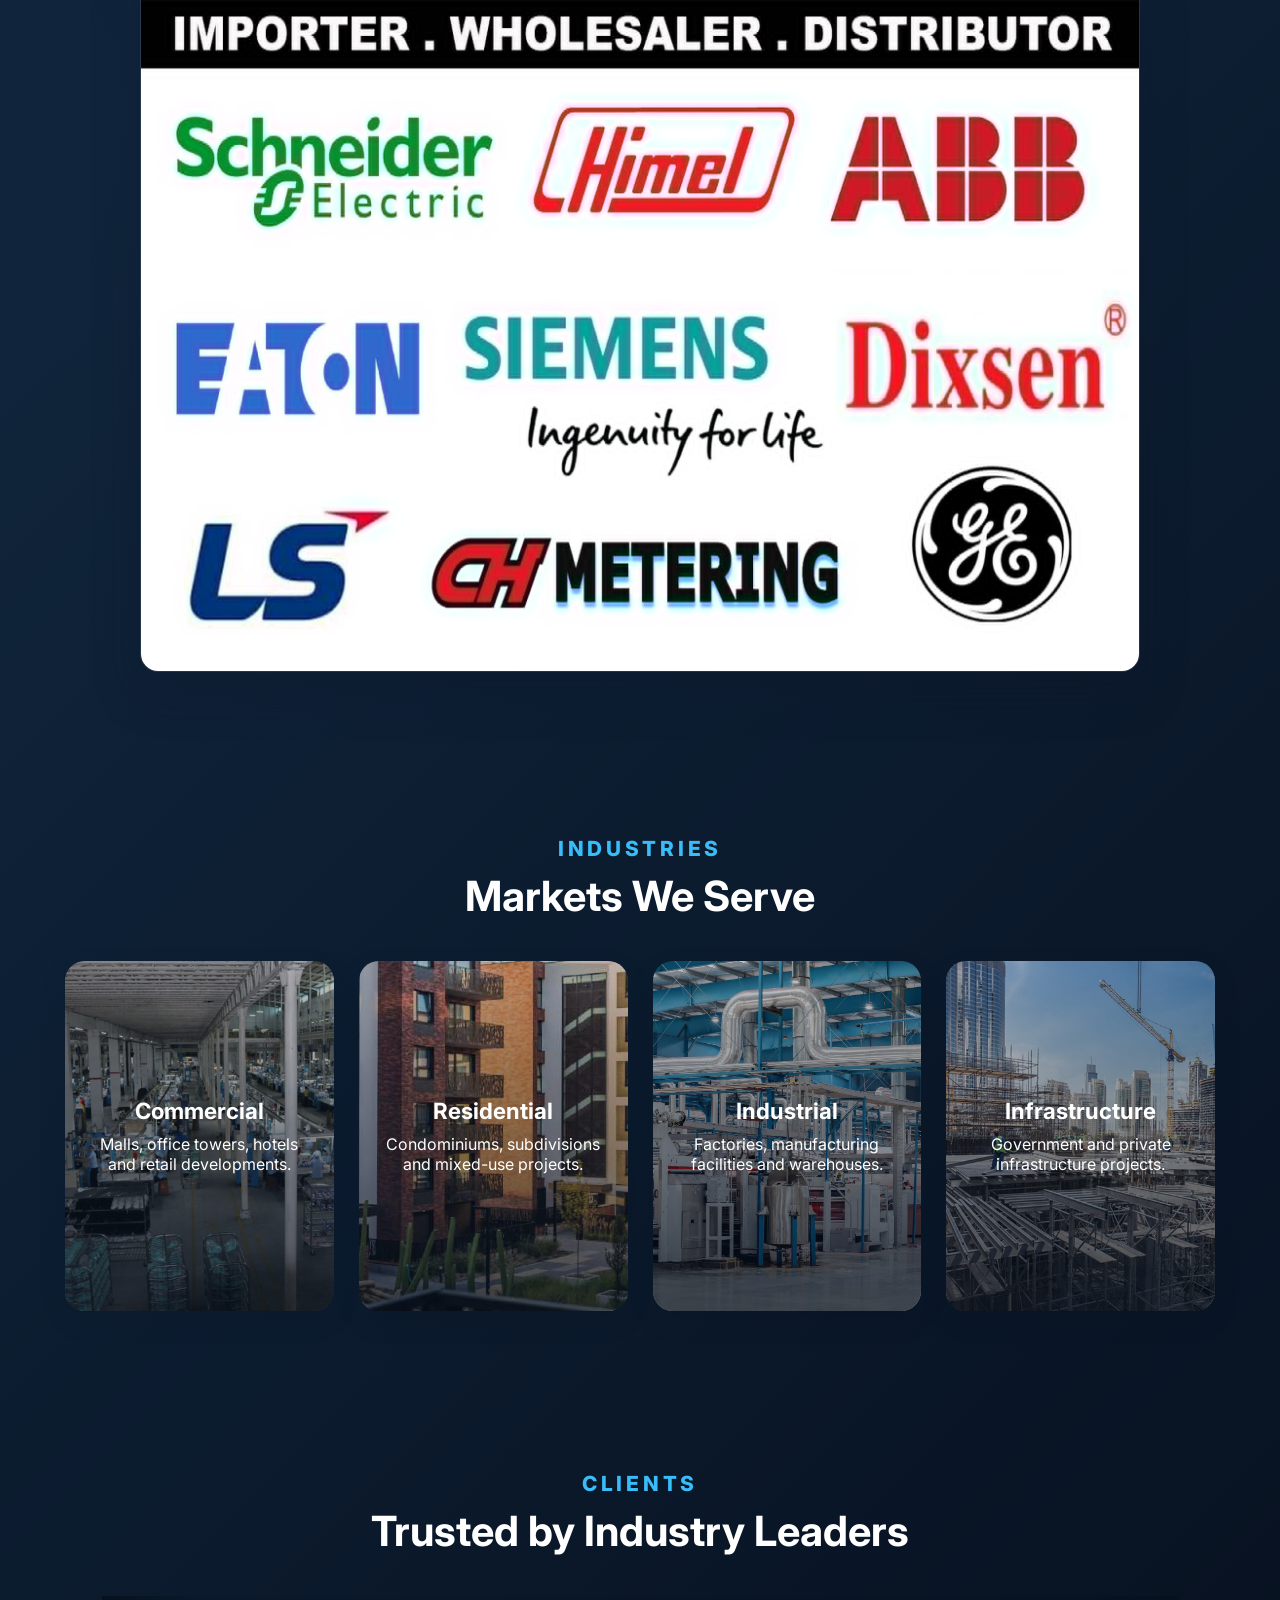
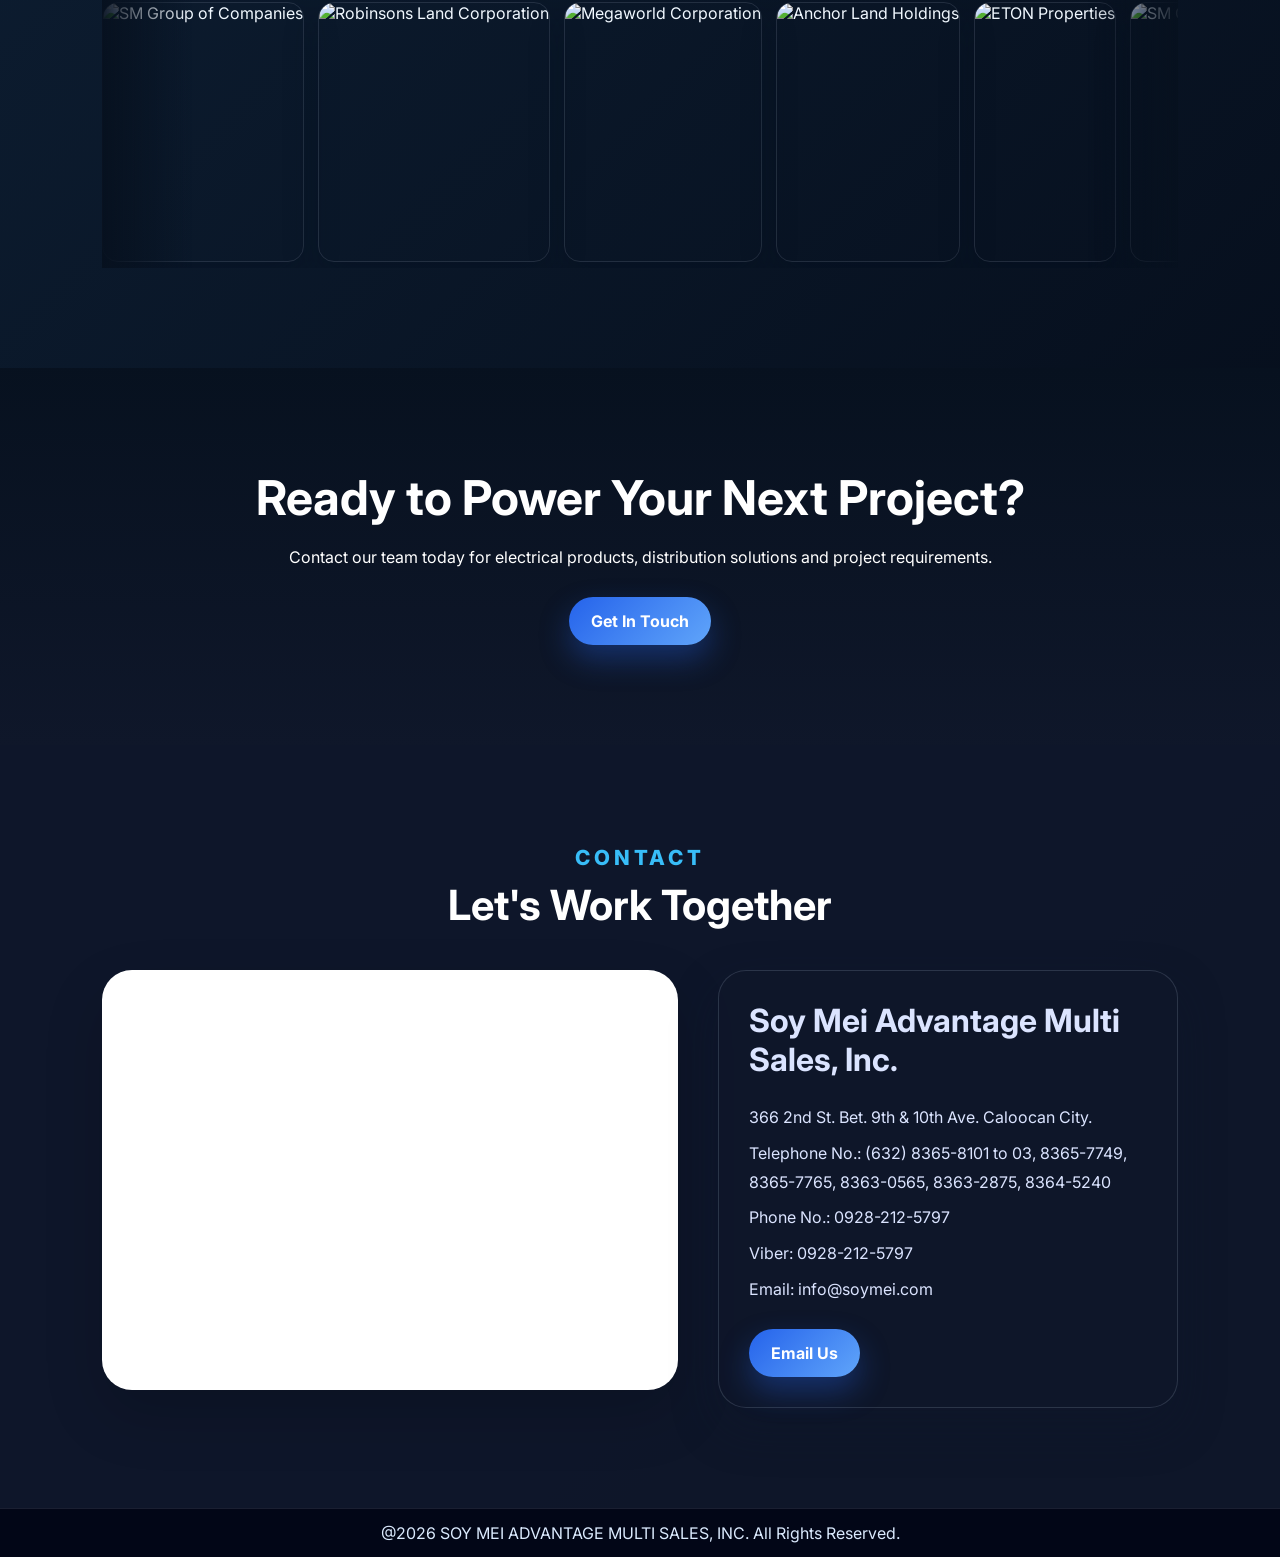
==== commit 1595a56c: "Add files via upload" ====
--- a/index.html
+++ b/index.html
@@ -17,7 +17,7 @@
 
     <nav id="navbar">
         <div class="logo">
-	 <a href="index.html">
+	 <a href="#top">
         <img src="SoymeiLogo.png" alt="Soymei Logo" class="logo-img">
     </a>
         </div>
@@ -25,8 +25,6 @@
         <div class="nav-links">
             <a href="#about">About</a>
             <a href="#products">Products</a>
-            <a href="#brands">Brand</a>
-            <a href="#industries">Industries</a>
             <a href="#clients">Clients</a>
             <a href="#contact">Contact</a>
         </div>
@@ -122,9 +120,10 @@
   <div class="section-title">
     <span>OUR BRANDS</span>
     <h2>Authorized Distributor of Industry Leaders</h2>
+    <p style="max-width:760px; margin:10px auto 0; color:#9ec5ff8a;">Our portfolio includes globally recognized electrical brands, presented in a clean, professional showcase that reflects the quality and trust behind every project we support.</p>
   </div>
   <div class="brand-image">
-    <img src="Brands.jpg" alt="Our Brands Logos">
+    <img src="Brands.jpg" alt="Partner brand logos and trusted electrical brands">
   </div>
 </section>
 
--- a/style.css
+++ b/style.css
@@ -1,9 +1,14 @@
 :root {
-  --primary:#0066ff;
-  --secondary:#071428;
-  --dark:#030712;
-  --light:#f8fafc;
-  --white:#ffffff;
+  --primary: #2563eb;
+  --secondary: #071428;
+  --dark: #030712;
+  --light: #f8fafc;
+  --white: #ffffff;
+  --accent: #38bdf8;
+  --surface: rgba(15, 23, 42, 0.82);
+  --line: rgba(148, 163, 184, 0.22);
+  --text: #eff6ff;
+  --muted: #dbe4ff;
 }
 
 * {
@@ -18,7 +23,10 @@
 
 body {
   font-family:'Inter',sans-serif;
-  color:#333;
+  color: var(--text);
+  background:
+    radial-gradient(circle at top, #38bdf824, transparent 22%),
+    linear-gradient(135deg, #07111f 0%, #10253c 45%, #030712 100%);
   overflow-x:hidden;
 }
 
@@ -30,9 +38,10 @@
   display:flex;
   justify-content:space-between;
   align-items:center;
-  padding:15px 8%;
-  backdrop-filter:blur(15px);
-  background:rgba(7,20,40,.85);
+  padding:10px 8%;
+  backdrop-filter:blur(12px);
+  background:rgba(7,17,31,0.82);
+  border-bottom:1px solid rgba(148,163,184,0.12);
 }
 
 
@@ -66,21 +75,22 @@
 }
 
 .nav-links a {
-  color:white;
+  color:var(--muted);
   text-decoration:none;
-  font-weight:500;
+  font-weight:600;
+  transition:transform 0.2s ease, color 0.2s ease;
 }
 
 .nav-links a:hover{
 	transform:translateY(-2px);
+  color:#9ec5ff;
 }
 
 .hero {
   min-height:100vh;
-  background: linear-gradient(rgba(7,20,40,.85),rgba(0,102,255,.65)),
-    url("herosection.jpg");
-  background-size:cover;
-  background-position:center;
+  background:
+    linear-gradient(135deg, rgba(7,17,31,.88), rgba(37,99,235,.72)),
+    url("herosection.jpg") center/cover no-repeat;
   display:flex;
   justify-content:center;
   align-items:center;
@@ -91,27 +101,35 @@
 
 .hero-content {
   max-width:900px;
-position: relative;
-            z-index: 1;
-            text-align: center;
+  position: relative;
+  z-index: 1;
+  text-align: center;
 }
 
 .badge {
   display:inline-block;
-  padding:10px 20px;
-  border-radius:50px;
+  padding:10px 18px;
+  border-radius:999px;
+  margin-bottom:18px;
+  background:rgba(255,255,255,.12);
+  border:1px solid rgba(255,255,255,.18);
+  letter-spacing:.08em;
+  text-transform:uppercase;
+  font-size:.82rem;
+  font-weight:700;
+}
+
+.hero h1 {
+  font-size:clamp(2.8rem, 6vw, 4.8rem);
+  line-height:1.05;
   margin-bottom:20px;
 }
 
-.hero h1 {
-  font-size:4rem;
-  line-height:1.1;
-  margin-bottom:20px;
-}
-
 .hero p {
-  font-size:1.2rem;
+  font-size:1.08rem;
+  color:var(--muted);
   margin-bottom:35px;
+  line-height:1.75;
 }
 
 .hero-buttons {
@@ -123,29 +141,34 @@
 
 .btn-primary,
 .btn-secondary {
-  padding:15px 30px;
-  border-radius:50px;
+  display:inline-flex;
+  align-items:center;
+  justify-content:center;
+  padding:14px 22px;
+  border-radius:999px;
   text-decoration:none;
-  font-weight:600;
-box-shadow: 0 0 15px rgba(0, 0, 0, 0.4);
+  font-weight:700;
+  transition:transform .18s ease, box-shadow .18s ease, background .18s ease;
 }
 
 .btn-primary {
-  background:white;
-  color:var(--secondary);
+  background:linear-gradient(135deg, var(--primary), #60a5fa);
+  color:#fff;
+  box-shadow:0 14px 30px rgba(37,99,235,.35);
 }
 
 .btn-primary:hover, .btn-secondary:hover {
-	transform:translateY(-8px);
+  transform:translateY(-3px);
 }
 
 .btn-secondary {
-  border:2px solid white;
+  border:1px solid rgba(255,255,255,.18);
+  background:rgba(255,255,255,.08);
   color:white;
 }
 
 .stats-section {
-  background: var(--secondary);
+  background: linear-gradient(180deg, rgba(7,17,31,.98), rgba(15,23,42,.98));
   color: white;
 }
 
@@ -155,21 +178,26 @@
   max-width: 1200px;
   margin: 0 auto;
   padding: 50px 20px;
+  gap: 20px;
 }
 
 .stat {
   text-align: center;
-  padding: 20px;
+  padding: 22px;
+  border-radius: 22px;
+  background: rgba(255,255,255,.06);
+  border: 1px solid rgba(148,163,184,.14);
+  box-shadow: 0 20px 45px rgba(15,23,42,.35);
 }
 
 .stat h2 {
-  color: var(--primary);
-  font-size: 5rem;
+  color: #bfdbfe;
+  font-size: clamp(2.8rem, 6vw, 4.5rem);
 }
 
 .stat p {
-color: fdf0d5;
-font-size:20px;
+  color: var(--muted);
+  font-size: 1rem;
 }
 
 
@@ -184,14 +212,17 @@
 }
 
 .section-title span {
-	color:var(--primary);
-	font-weight:700;
-	font-size:3rem;
+  color: var(--accent);
+  font-weight: 800;
+  font-size: clamp(1.1rem, 2vw, 1.3rem);
+  text-transform: uppercase;
+  letter-spacing: 0.18em;
 }
 
 .section-title h2 {
-	margin-top:10px;
-	font-size:2.5rem;
+  margin-top: 10px;
+  font-size: clamp(1.9rem, 4vw, 2.6rem);
+  color: #fff;
 }
 
 .about-content p {
@@ -201,10 +232,9 @@
 
 .about-products-bg {
   position: relative;
-  background: linear-gradient(rgba(7,20,40,.85),rgba(0,102,255,.65)),
-    url("https://loebelectric.com/wp-content/uploads/2022/08/loeb_blog_featured.jpg");
-
-  background-size: cover;
+  background:
+    linear-gradient(rgba(7,17,31,.88), rgba(37,99,235,.72)),
+    url("https://loebelectric.com/wp-content/uploads/2022/08/loeb_blog_featured.jpg") center/cover no-repeat;
   padding: 80px 20px;
   color: white;
 }
@@ -244,8 +274,6 @@
   height: 400px;
 }
 
-
-
 .products-grid {
   display: grid;
   grid-template-columns: repeat(auto-fit,minmax(250px,1fr));
@@ -254,20 +282,22 @@
 }
 
 .product-category {
-  background: rgba(255,255,255,.1);
+  background: var(--surface);
   padding: 20px;
-  border-radius: 15px;
-}
-
+  border-radius: 22px;
+  border: 1px solid var(--line);
+  box-shadow: 0 20px 45px rgba(15,23,42,.35);
+  transition:transform 0.2s ease, color 0.2s ease;
+}
 
 .product-category:hover{
 	transform:translateY(-8px);
 }
 
 .product-category h3{
-    color:var(--primary);
+    color:#bfdbfe;
     margin-bottom:20px;
-    font-size:1.4rem;
+    font-size:1.2rem;
 }
 
 .product-category ul{
@@ -292,7 +322,19 @@
 }
 
 #brands {
-	background:fdf0d5;
+  position: relative;
+  overflow: hidden;
+  background:
+    linear-gradient(rgba(7,17,31,.82), rgba(7,17,31,.88)),
+    url('background.png') center/cover no-repeat;
+  background-attachment: fixed;
+  background-size: cover;
+}
+
+
+#brands > * {
+  position: relative;
+  z-index: 1;
 }
 
 .brand-image {
@@ -302,9 +344,11 @@
 
 .brand-image img {
   max-width: 1000px;
+  width: 100%;
   height: auto;
-  border-radius: 8px;
-  box-shadow: 0 4px 12px rgba(0,0,0,0.1);
+  border-radius: 18px;
+  border: 1px solid rgba(148,163,184,.18);
+  box-shadow: 0 20px 45px rgba(15,23,42,.35);
 }
 
 
@@ -312,11 +356,6 @@
 	display:grid;
 	grid-template-columns:repeat(auto-fit,minmax(220px,1fr));
 	gap:25px;
-}
-
-.brand-grid {
-max-width: 1150px;
-  margin: 0 auto;
 }
 
 .card {
@@ -332,34 +371,47 @@
 	transform:translateY(-8px);
 }
 
-
-        /* Client carousel styling */
-        .client-carousel {
-            overflow: hidden;
-            width: 100%;
-            max-width: 1150px;
-            margin: 0 auto;
-  position: relative;
-        }
-
-        .client-carousel-track {
-            display: flex;
-            gap: 10px;
-            animation: scroll 29s linear infinite;
-        }
-        .client-carousel-track img {
-            height: 275px;
-            flex-shrink: 0;
-            filter: drop-shadow(0 2px 4px rgba(0,0,0,0.2));
-            transition: transform 0.3s ease;
-        }
+.client-carousel {
+  overflow: hidden;
+  width: 100%;
+  max-width: 1150px;
+  margin: 0 auto;
+  position: relative;
+  padding: 6px 0;
+}
+
+.client-carousel-track {
+  display: flex;
+  gap: 14px;
+  width: max-content;
+  animation: scroll 32s linear infinite;
+  will-change: transform;
+  transform: translate3d(0,0,0);
+}
+
+.client-carousel-track img {
+  height: 260px;
+  width: auto;
+  flex-shrink: 0;
+  border-radius: 16px;
+  object-fit: cover;
+  box-shadow: 0 16px 32px rgba(7,17,31,0.35);
+  border: 1px solid rgba(148,163,184,0.18);
+  filter: saturate(1.05) contrast(1.02);
+  transition: transform 0.25s ease, filter 0.25s ease;
+}
+
+.client-carousel-track img:hover {
+  transform: translateY(-3px) scale(1.02);
+  filter: saturate(1.12) contrast(1.05);
+}
 
 .client-carousel::before,
 .client-carousel::after {
   content: "";
   position: absolute;
   top: 0;
-  width: 100px;
+  width: 90px;
   height: 100%;
   z-index: 2;
   pointer-events: none;
@@ -367,23 +419,35 @@
 
 .client-carousel::before {
   left: 0;
-  background: linear-gradient(to right, #f5f5f5 0%, transparent 100%);
+  background: linear-gradient(to right, rgba(7,17,31,0.95) 0%, rgba(7,17,31,0) 100%);
 }
 
 .client-carousel::after {
   right: 0;
-  background: linear-gradient(to left, #f5f5f5 0%, transparent 100%);
-}
-
+  background: linear-gradient(to left, rgba(7,17,31,0.95) 0%, rgba(7,17,31,0) 100%);
+}
 
         @keyframes scroll {
-            0% { transform: translateX(0); }
-            100% { transform: translateX(-100%); }
+            0% { transform: translate3d(0, 0, 0); }
+            100% { transform: translate3d(-50%, 0, 0); }
         }
 
 #industries {
-  margin-top: -100px;
+  margin-top: 0;
   padding: 60px 20px;
+  position: relative;
+  overflow: hidden;
+  background:
+    linear-gradient(rgba(7,17,31,.82), rgba(7,17,31,.88)),
+    url('background.png') center/cover no-repeat;
+  background-attachment: fixed;
+  background-size: cover;
+}
+
+
+#industries > * {
+  position: relative;
+  z-index: 1;
 }
 
 .section-title {
@@ -404,6 +468,7 @@
   height: 350px;
   border-radius: 20px;
   overflow: hidden;
+  background-color: #0b1727;
   background-size: cover;
   background-position: center;
   box-shadow: 0 10px 30px rgba(0,0,0,.08);
@@ -417,7 +482,7 @@
 .overlay {
   position: absolute;
   inset: 0;
-  background: rgba(0,0,0,0.5);
+  background: linear-gradient(180deg, rgba(7,17,31,0.25), rgba(7,17,31,0.72));
   color: #fff;
   display: flex;
   flex-direction: column;
@@ -443,14 +508,18 @@
 }
 
 #clients {
-background:fdf0d5;
-margin: 0 auto
+  margin: 0 auto;
+  background:
+    linear-gradient(rgba(7,17,31,.82), rgba(7,17,31,.88)),
+    url('background.png') center/cover no-repeat;
+  background-attachment: fixed;
+  background-size: cover;
 }
 
 .cta {
-	background:linear-gradient(135deg,var(--secondary),var(--primary));
-	color:white;
-	text-align:center;
+  background: linear-gradient(180deg, rgba(7,17,31,.98), rgba(15,23,42,.98));
+  color:white;
+  text-align:center;
 }
 
 .cta h2 {
@@ -463,7 +532,7 @@
 }
 
 #contact {
-  background: fdf0d5;
+  background: rgba(15,23,42,.98);
 }
 
 .contact-grid {
@@ -492,11 +561,13 @@
 }
 
 .contact-box {
-  padding: 40px;
-  background: white;
-  border-radius: 30px;
-  box-shadow: 0 25px 60px rgba(0, 0, 0, 0.16);
+  padding: 30px;
+  background: var(--surface);
+  border-radius: 28px;
+  box-shadow: 0 20px 45px rgba(15,23,42,.35);
+  border: 1px solid var(--line);
   text-align: left;
+  color: var(--muted);
 }
 
 .contact-box h3 {
@@ -515,10 +586,11 @@
 }
 
 footer {
-	background:var(--dark);
-	color:white;
-	text-align:center;
-	padding:10px;
+  background:#020617;
+  color:#dbeafe;
+  text-align:center;
+  padding:14px 12px;
+  border-top:1px solid rgba(148,163,184,.16);
 }
 
 /* Mobile adjustments */
@@ -542,6 +614,19 @@
   .contact-map {
     min-height: auto;
   }
+.brand-image img {
+    max-width: 100%;
+    border-radius: 6px;
+    box-shadow: none;
+  }
+}
+
+@media (max-width: 912px), (max-width: 1080px) {
+.brand-image img {
+    max-width: 100%;
+    border-radius: 6px;
+    box-shadow: none;
+}
 }
 
 @media (max-width: 480px) {
@@ -555,7 +640,7 @@
   }
 
   /* Hide logo text on very small screens */
-  .logo span {
+  .logo {
     display: none;
   }
 }
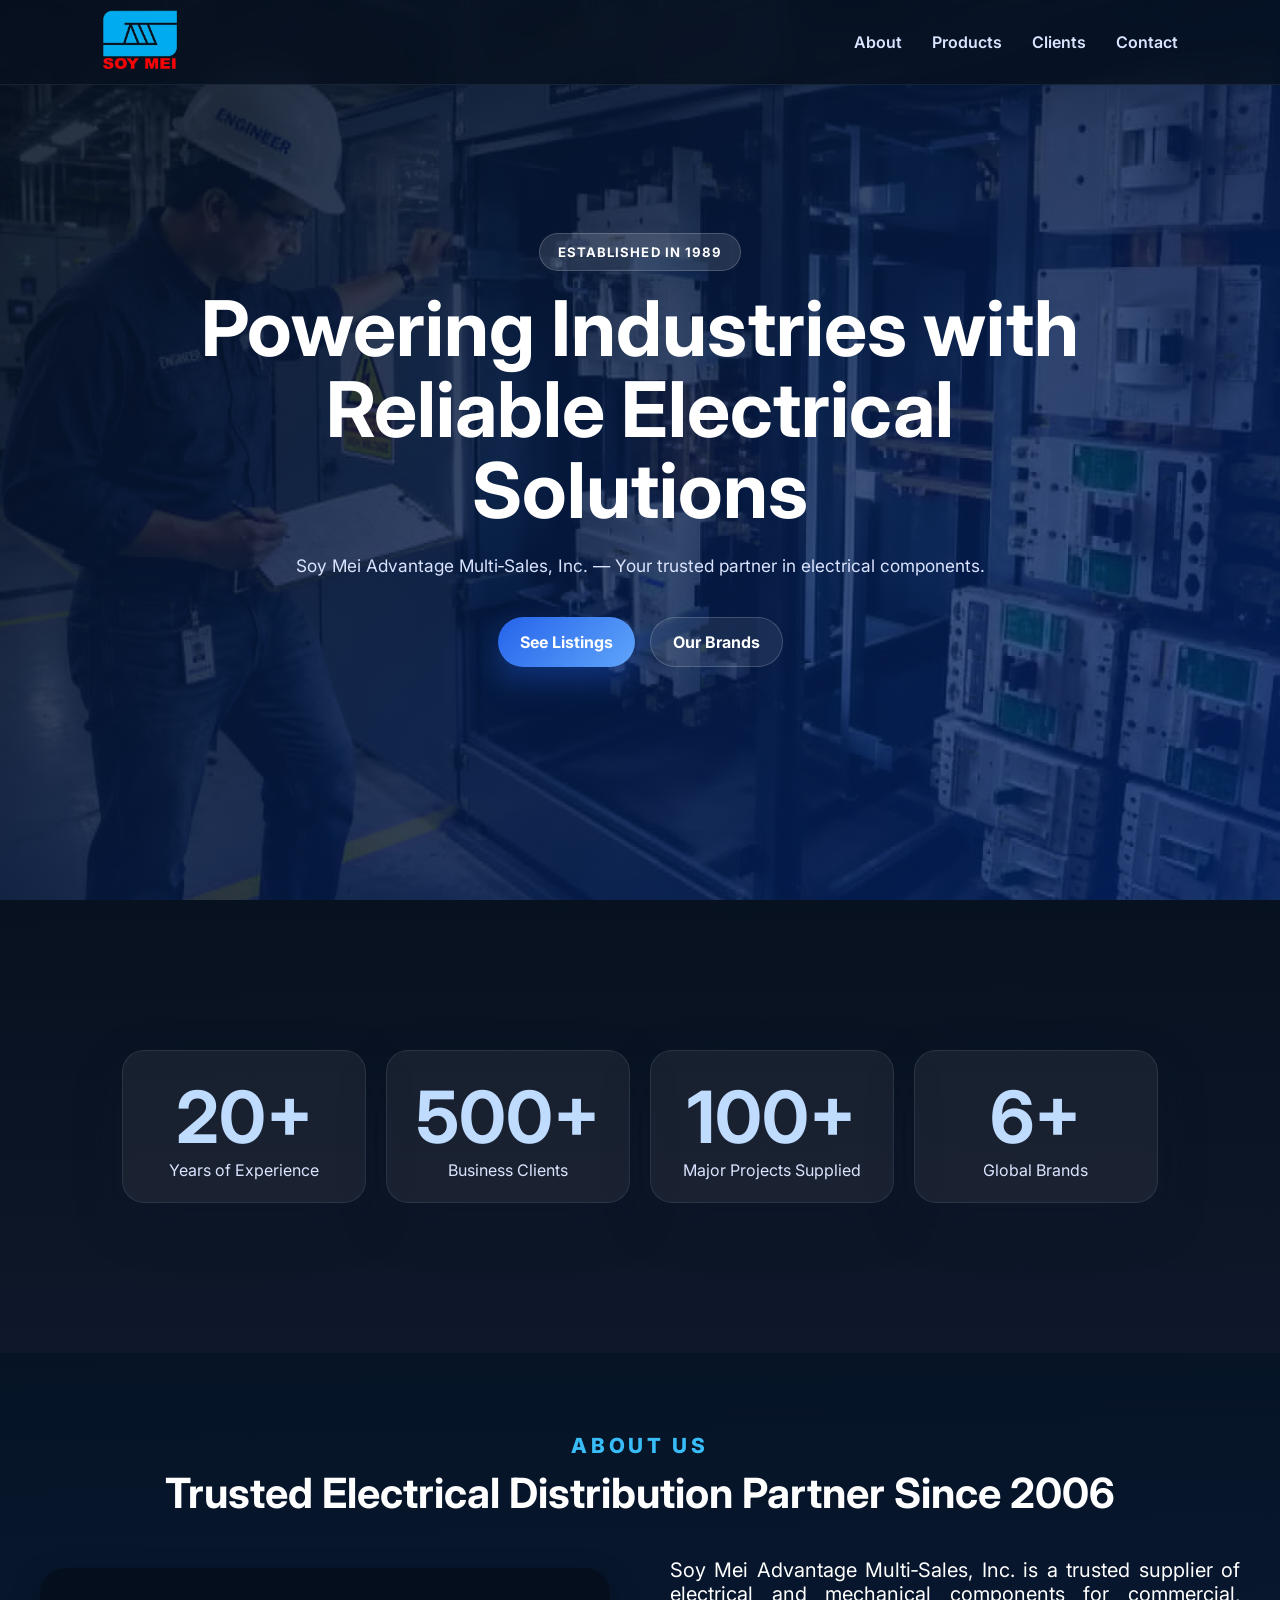
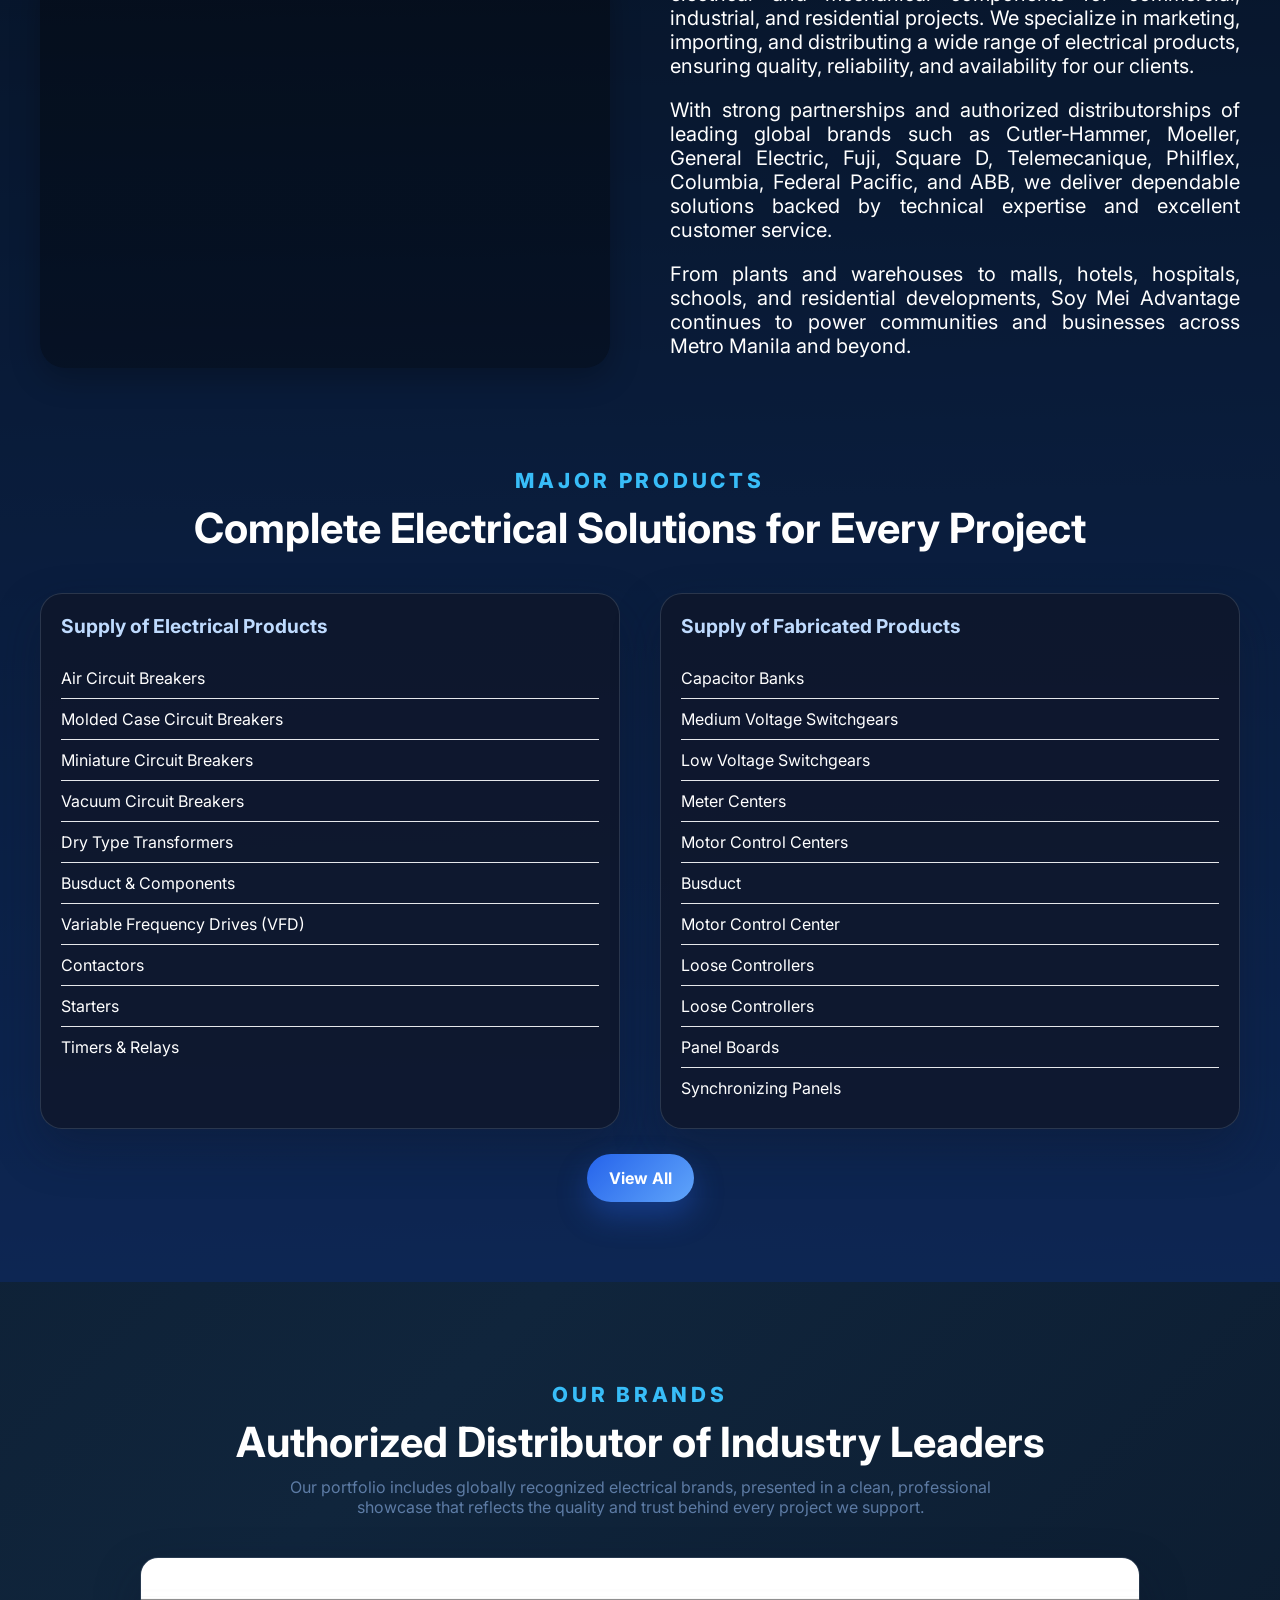
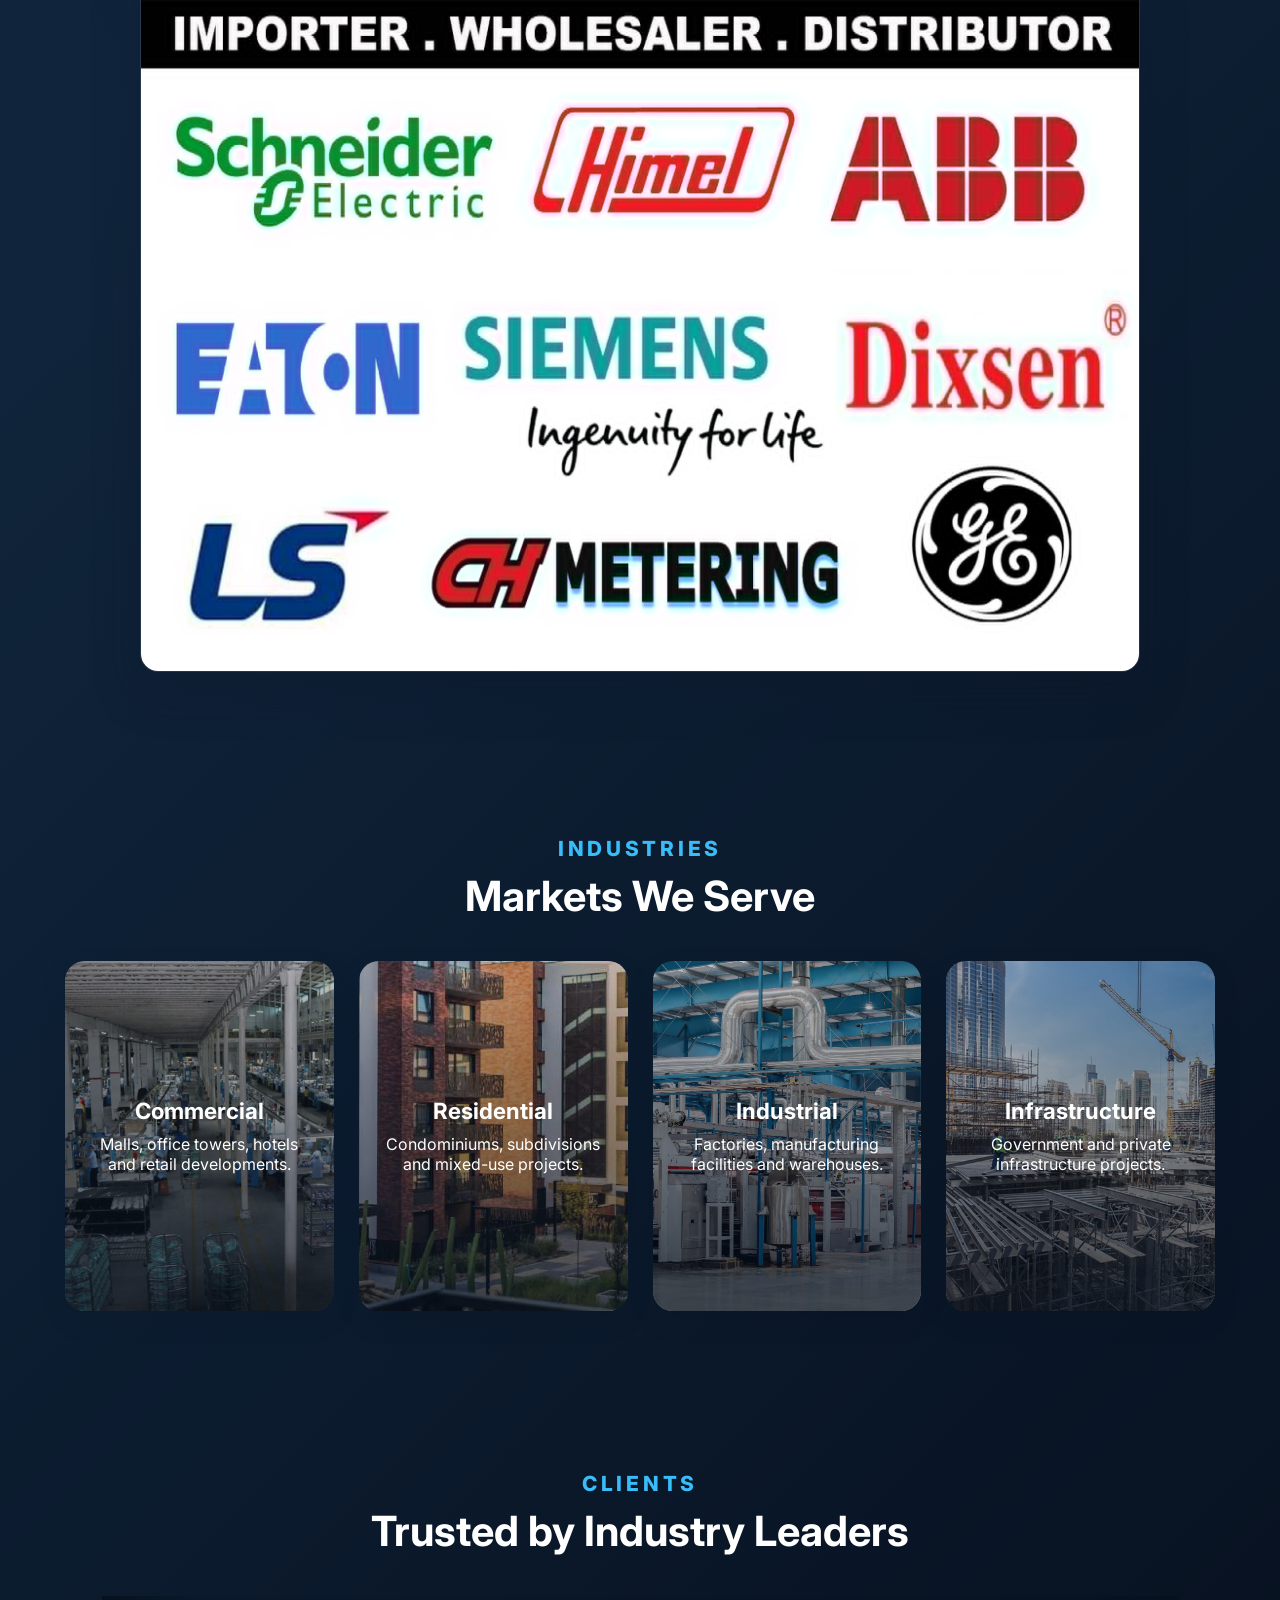
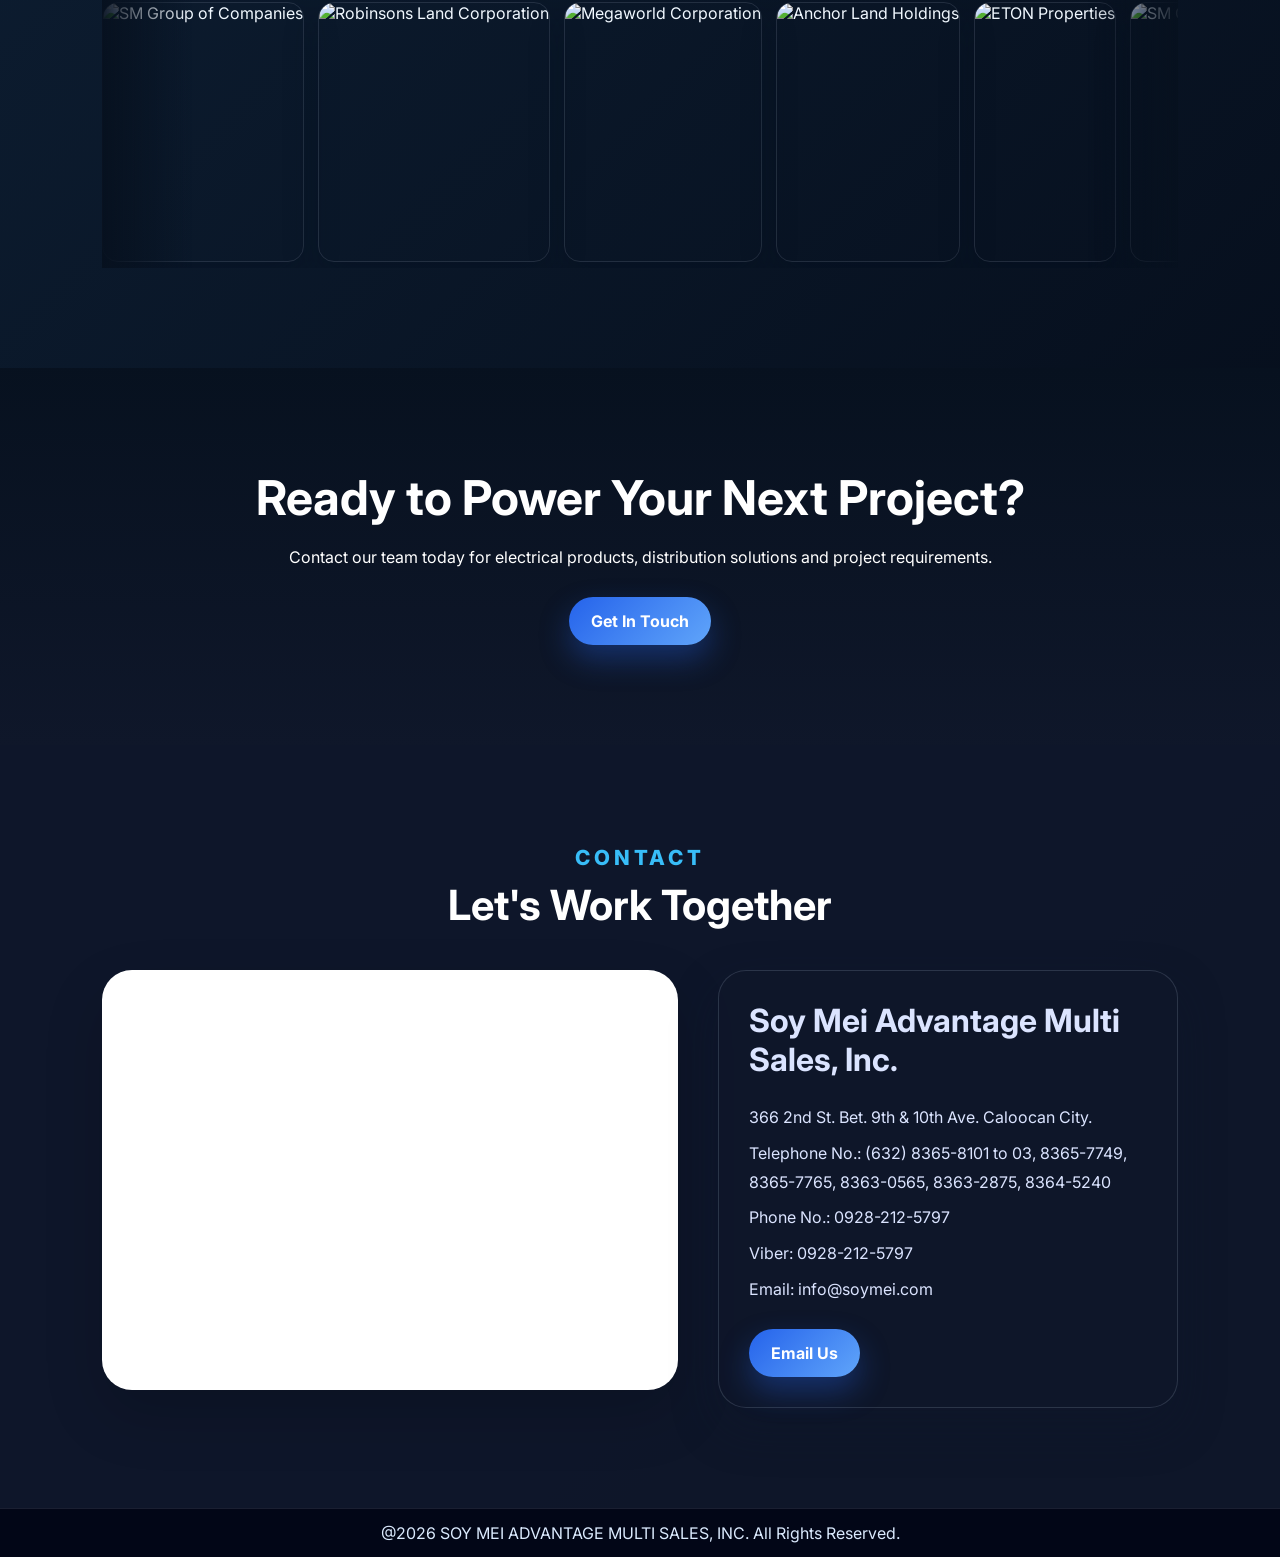
==== commit aa7eef3a: "Add files via upload" ====
--- a/index.html
+++ b/index.html
@@ -221,6 +221,15 @@
 	<p> @2026 SOY MEI ADVANTAGE MULTI SALES, INC. All Rights Reserved.</p>
     	</footer>
 
+    <div id="page-loader" class="page-loader" aria-hidden="true">
+        <div class="page-loader-content">
+            <div class="loader-ring"></div>
+            <p class="page-loader-text">Loading page...</p>
+        </div>
+    </div>
+
+    <script src="script.js"></script>
+
 </body>
 
 </html>
--- a/style.css
+++ b/style.css
@@ -89,7 +89,7 @@
 .hero {
   min-height:100vh;
   background:
-    linear-gradient(135deg, rgba(7,17,31,.88), rgba(37,99,235,.72)),
+    linear-gradient(135deg, rgba(7,17,31,.88), rgba(4, 41, 121, 0.72)),
     url("herosection.jpg") center/cover no-repeat;
   display:flex;
   justify-content:center;
@@ -380,6 +380,10 @@
   padding: 6px 0;
 }
 
+.client-carousel:hover .client-carousel-track {
+  animation-play-state: paused;
+}
+
 .client-carousel-track {
   display: flex;
   gap: 14px;
@@ -593,6 +597,53 @@
   border-top:1px solid rgba(148,163,184,.16);
 }
 
+.page-loader {
+  position: fixed;
+  inset: 0;
+  z-index: 10000;
+  display: grid;
+  place-items: center;
+  background: rgba(2, 6, 23, 0.92);
+  opacity: 0;
+  visibility: hidden;
+  pointer-events: none;
+  transition: opacity 0.25s ease, visibility 0.25s ease;
+}
+
+.page-loader.show {
+  opacity: 1;
+  visibility: visible;
+  pointer-events: auto;
+}
+
+.page-loader-content {
+  display: grid;
+  justify-items: center;
+  gap: 12px;
+}
+
+.loader-ring {
+  width: 56px;
+  height: 56px;
+  border-radius: 50%;
+  border: 4px solid rgba(148, 163, 184, 0.22);
+  border-top-color: var(--accent);
+  animation: spin 0.9s linear infinite;
+}
+
+.page-loader-text {
+  color: var(--muted);
+  text-transform: uppercase;
+  letter-spacing: 0.18em;
+  font-size: 0.88rem;
+}
+
+@keyframes spin {
+  to {
+    transform: rotate(360deg);
+  }
+}
+
 /* Mobile adjustments */
 @media (max-width: 768px) {
   .about-grid {
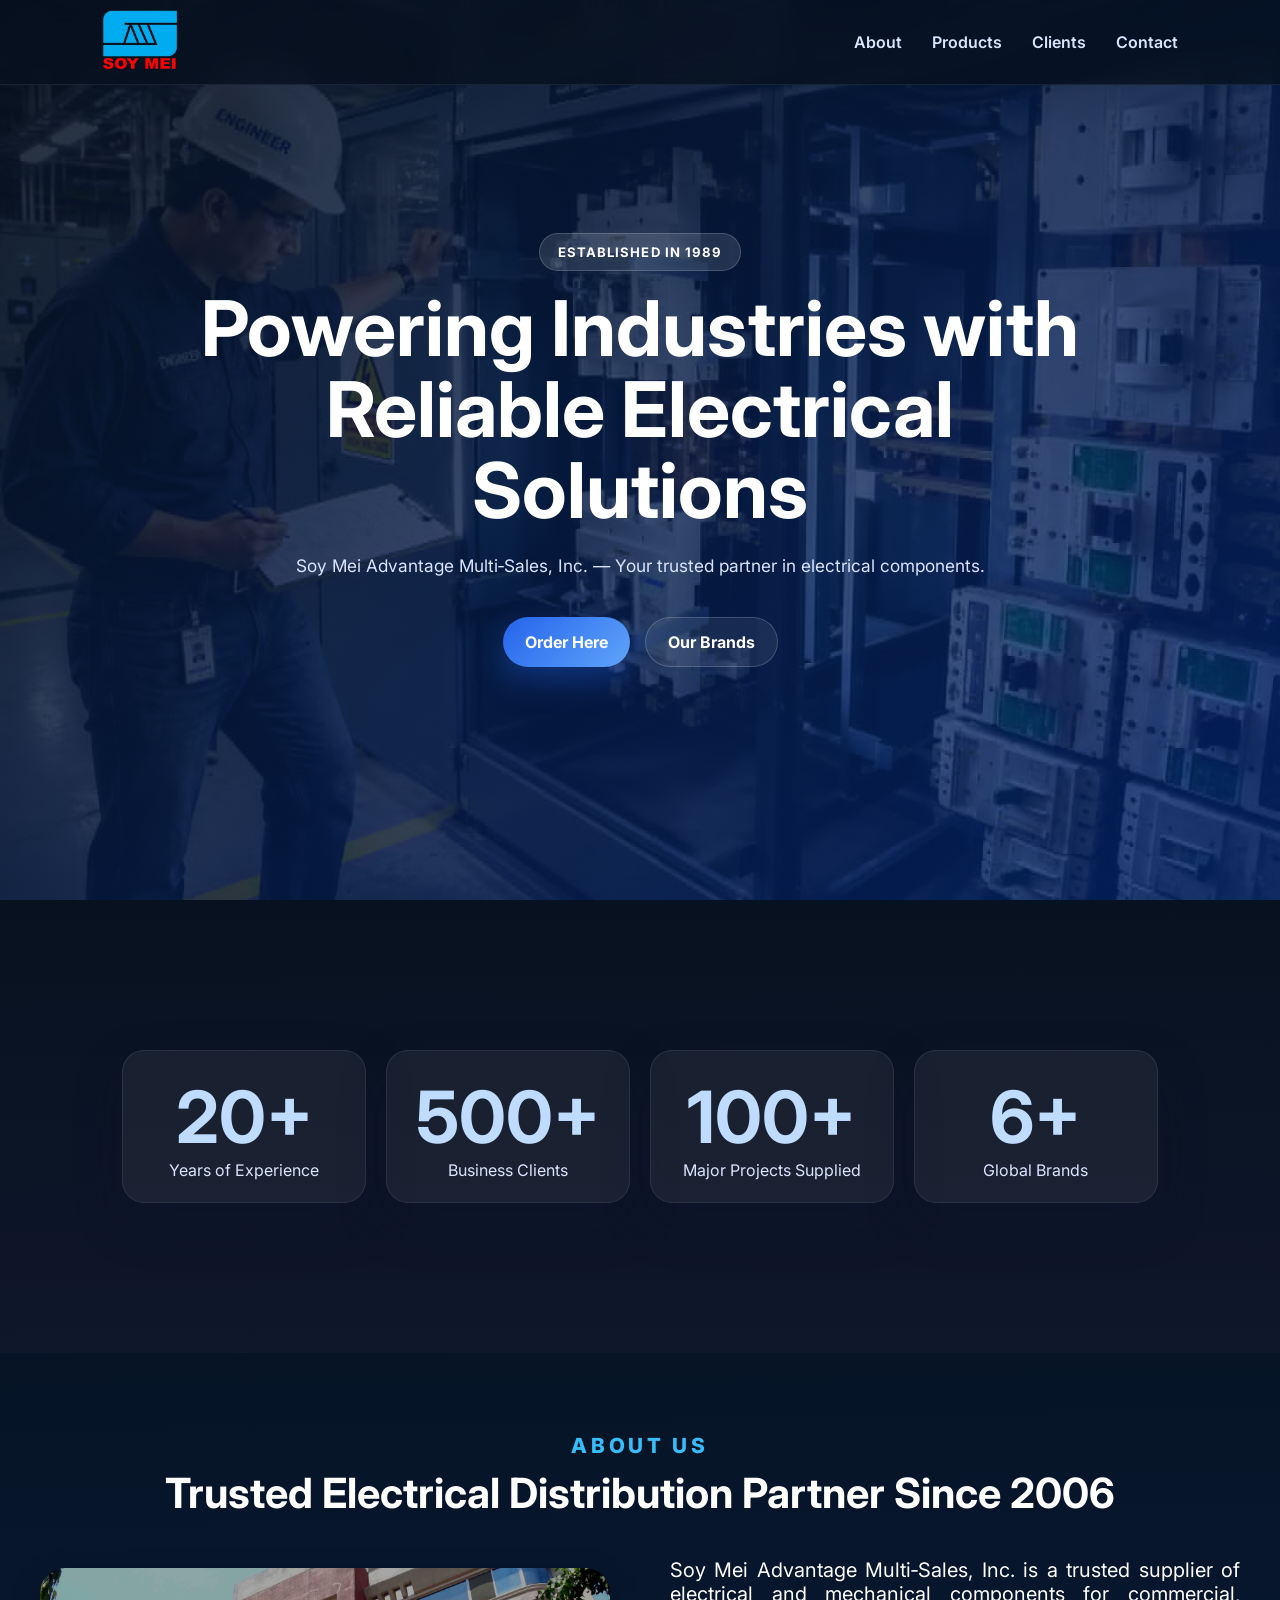
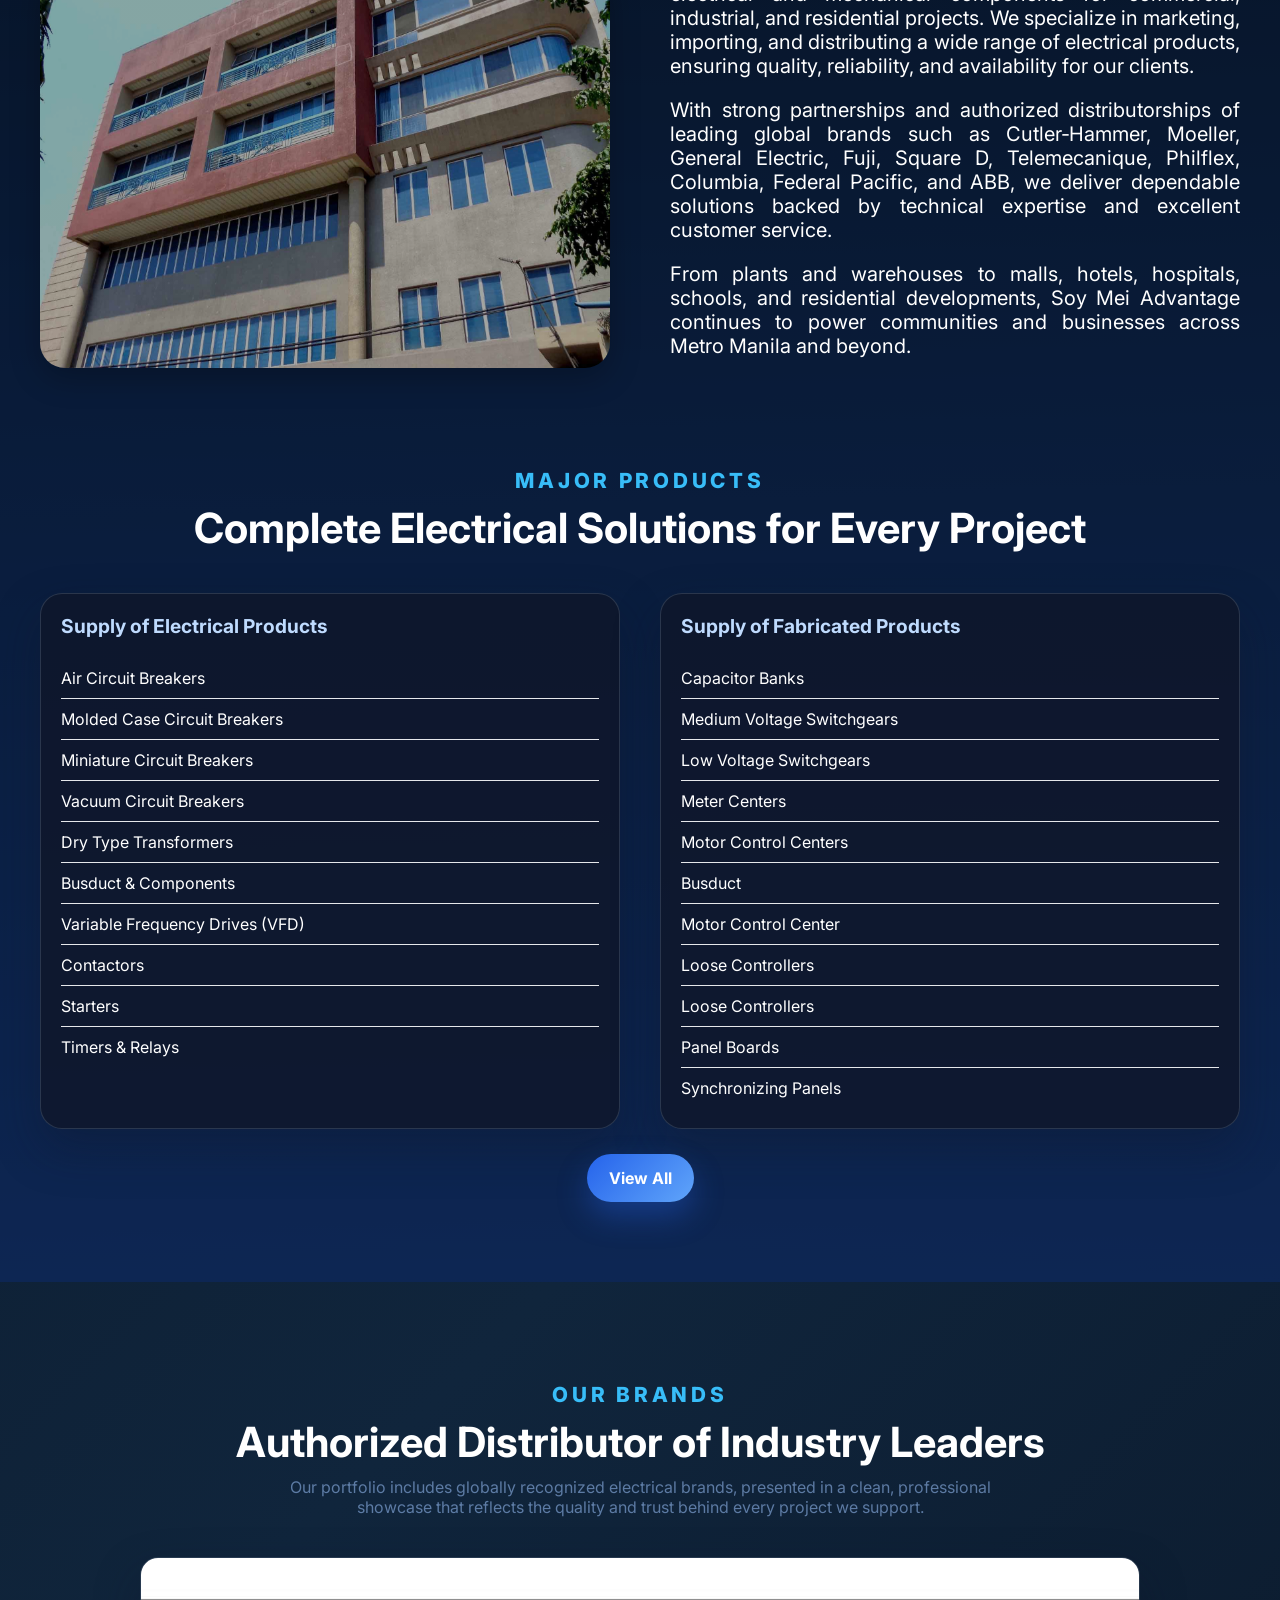
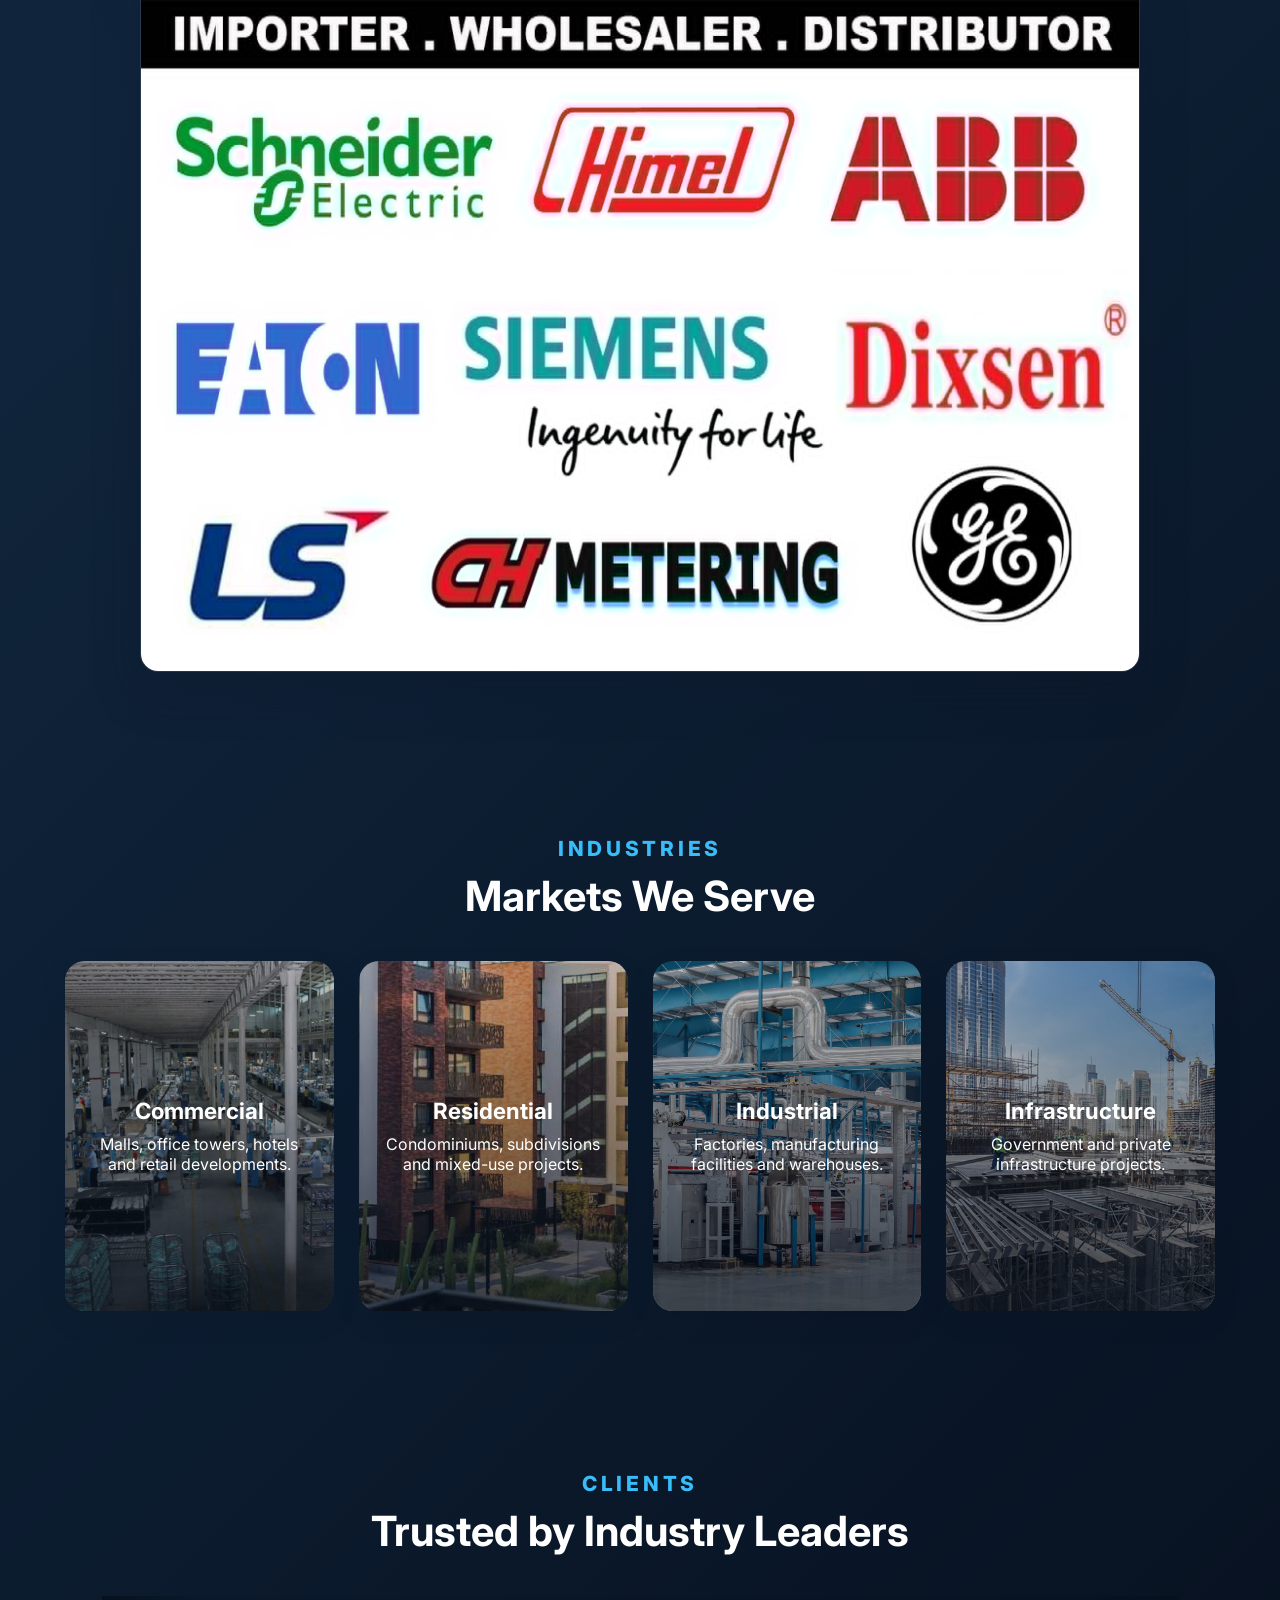
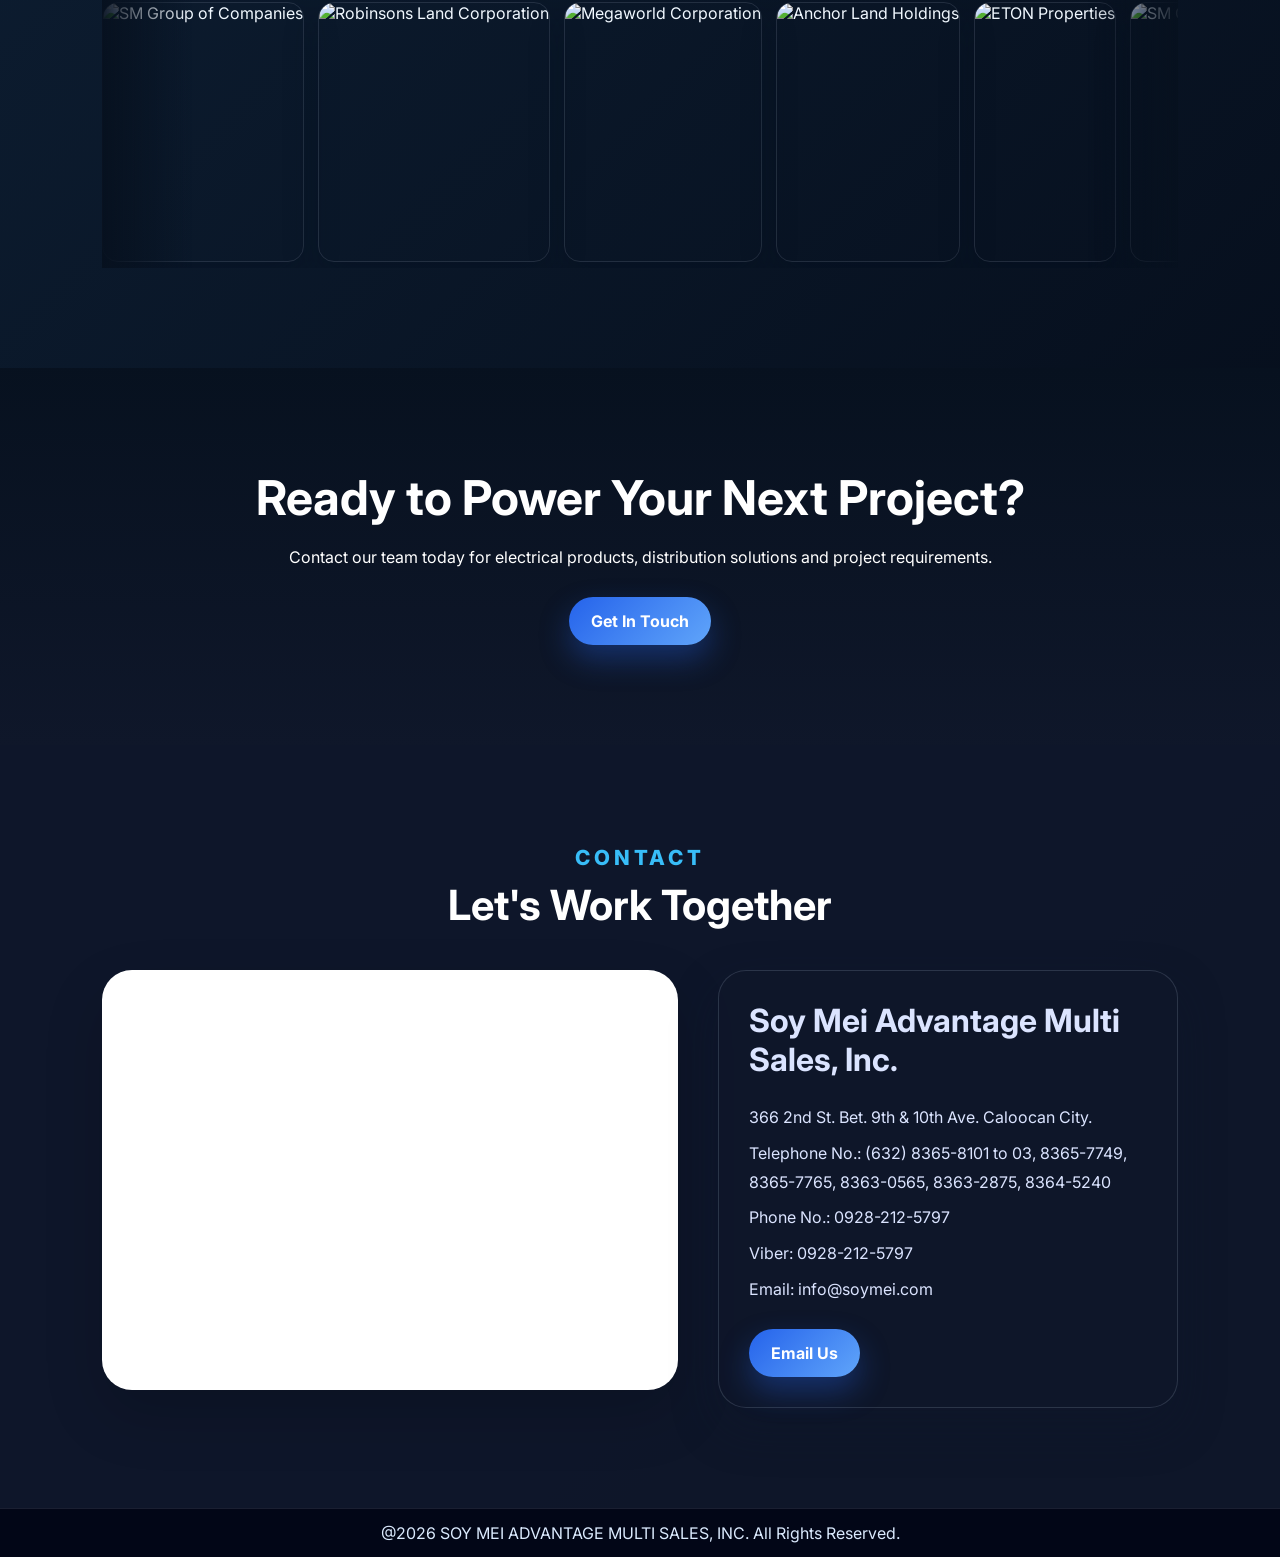
==== commit 8c5dbbb4: "Add files via upload" ====
--- a/index.html
+++ b/index.html
@@ -17,9 +17,9 @@
 
     <nav id="navbar">
         <div class="logo">
-	 <a href="#top">
-        <img src="SoymeiLogo.png" alt="Soymei Logo" class="logo-img">
-    </a>
+	        <a href="#top">
+            <img src="SoymeiLogo.png" alt="Soymei Logo" class="logo-img">
+          </a>
         </div>
         
         <div class="nav-links">
@@ -37,7 +37,7 @@
             <h1>Powering Industries with Reliable Electrical Solutions</h1>
             <p>Soy Mei Advantage Multi‑Sales, Inc. — Your trusted partner in electrical components.</p>
             <div class="hero-buttons">
-                <a href="listings.html" class="btn-primary">See Listings</a>
+                <a href="listings.html" class="btn-primary">Order Here</a>
                 <a href="#brands" class="btn-secondary">Our Brands</a>
             </div>
         </div>
@@ -180,6 +180,12 @@
                 <img src="https://tse2.mm.bing.net/th/id/OIP.w-QPxTUjQV48N7qS65Jx4QHaEc?r=0&cb=thfc1falcon&rs=1&pid=ImgDetMain&o=7&rm=3" alt="Megaworld Corporation">
                 <img src="https://cdn.manilastandard.net/wp-content/uploads/2020/02/cd404_anchor_land.jpg" alt="Anchor Land Holdings">
                 <img src="https://media.philstar.com/photos/2025/04/15/16_2025-04-15_18-49-04.jpg" alt="ETON Properties">
+                <!-- Repeat logos for seamless loop -->
+                <img src="https://www.businessnews.com.ph/wp-content/uploads/2021/03/SM-Insurance-3-1.jpg" alt="SM Group of Companies">
+                <img src="https://static.wixstatic.com/media/d6f8ec_301ec31f3673408a9ad5d4f2428273e0~mv2.jpg/v1/fill/w_730,h_424,al_c,q_80,enc_avif,quality_auto/d6f8ec_301ec31f3673408a9ad5d4f2428273e0~mv2.jpg" alt="Robinsons Land Corporation">
+                <img src="https://tse2.mm.bing.net/th/id/OIP.w-QPxTUjQV48N7qS65Jx4QHaEc?r=0&cb=thfc1falcon&rs=1&pid=ImgDetMain&o=7&rm=3" alt="Megaworld Corporation">
+                <img src="https://cdn.manilastandard.net/wp-content/uploads/2020/02/cd404_anchor_land.jpg" alt="Anchor Land Holdings">
+                <img src="https://media.philstar.com/photos/2025/04/15/16_2025-04-15_18-49-04.jpg" alt="ETON Properties">
             </div>
         </div>
     </section>
--- a/style.css
+++ b/style.css
@@ -200,7 +200,6 @@
   font-size: 1rem;
 }
 
-
 section {
 	padding:100px 8%;
 }
@@ -234,7 +233,7 @@
   position: relative;
   background:
     linear-gradient(rgba(7,17,31,.88), rgba(37,99,235,.72)),
-    url("https://loebelectric.com/wp-content/uploads/2022/08/loeb_blog_featured.jpg") center/cover no-repeat;
+    url("aboutbg.jpg") center/cover no-repeat;
   padding: 80px 20px;
   color: white;
 }
@@ -266,8 +265,8 @@
 
 .about-image {
   box-shadow: 0 10px 30px rgba(0,0,0,.25);
-  background: linear-gradient(rgba(0,0,0,0.35),rgba(0,0,0,0.35)),
-              url("https://www.soymei.com/webpic/Circuit%20Breakers%20in%20metro%20manila.jpg");
+  background: linear-gradient(rgba(0,0,0,0.35),rgba(0, 0, 0, 0.35)),
+              url("soymeibuilding.jpg");
   background-size: cover;
   background-position: center;
   border-radius: 25px;
@@ -350,7 +349,6 @@
   border: 1px solid rgba(148,163,184,.18);
   box-shadow: 0 20px 45px rgba(15,23,42,.35);
 }
-
 
 client-grid {
 	display:grid;
@@ -694,6 +692,17 @@
   .logo {
     display: none;
   }
+  
+  .nav-links {
+    margin:0 auto;
+  }
+}
+
+@media (max-width:370px) {
+  .nav-links {
+  gap: 15px;
+  margin: 0 auto;
+  }
 }
 
 .filter-bar {
